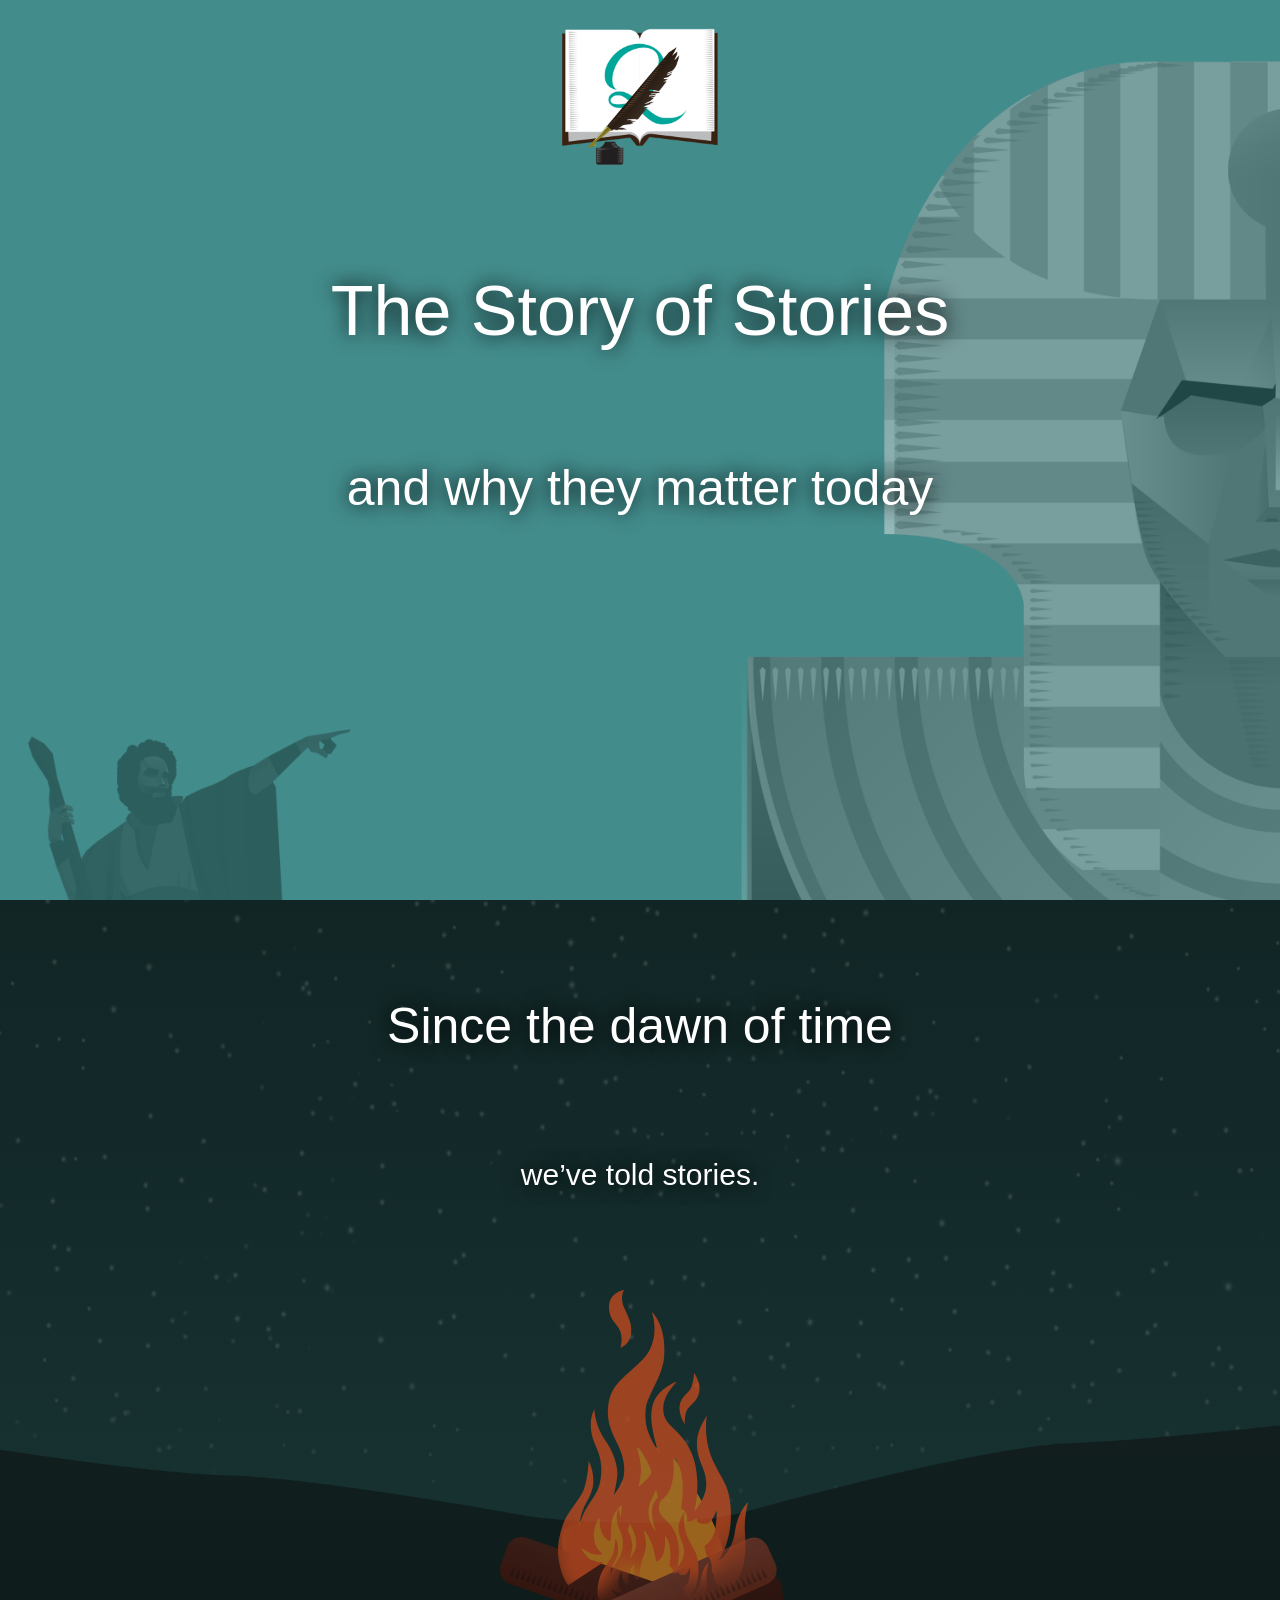
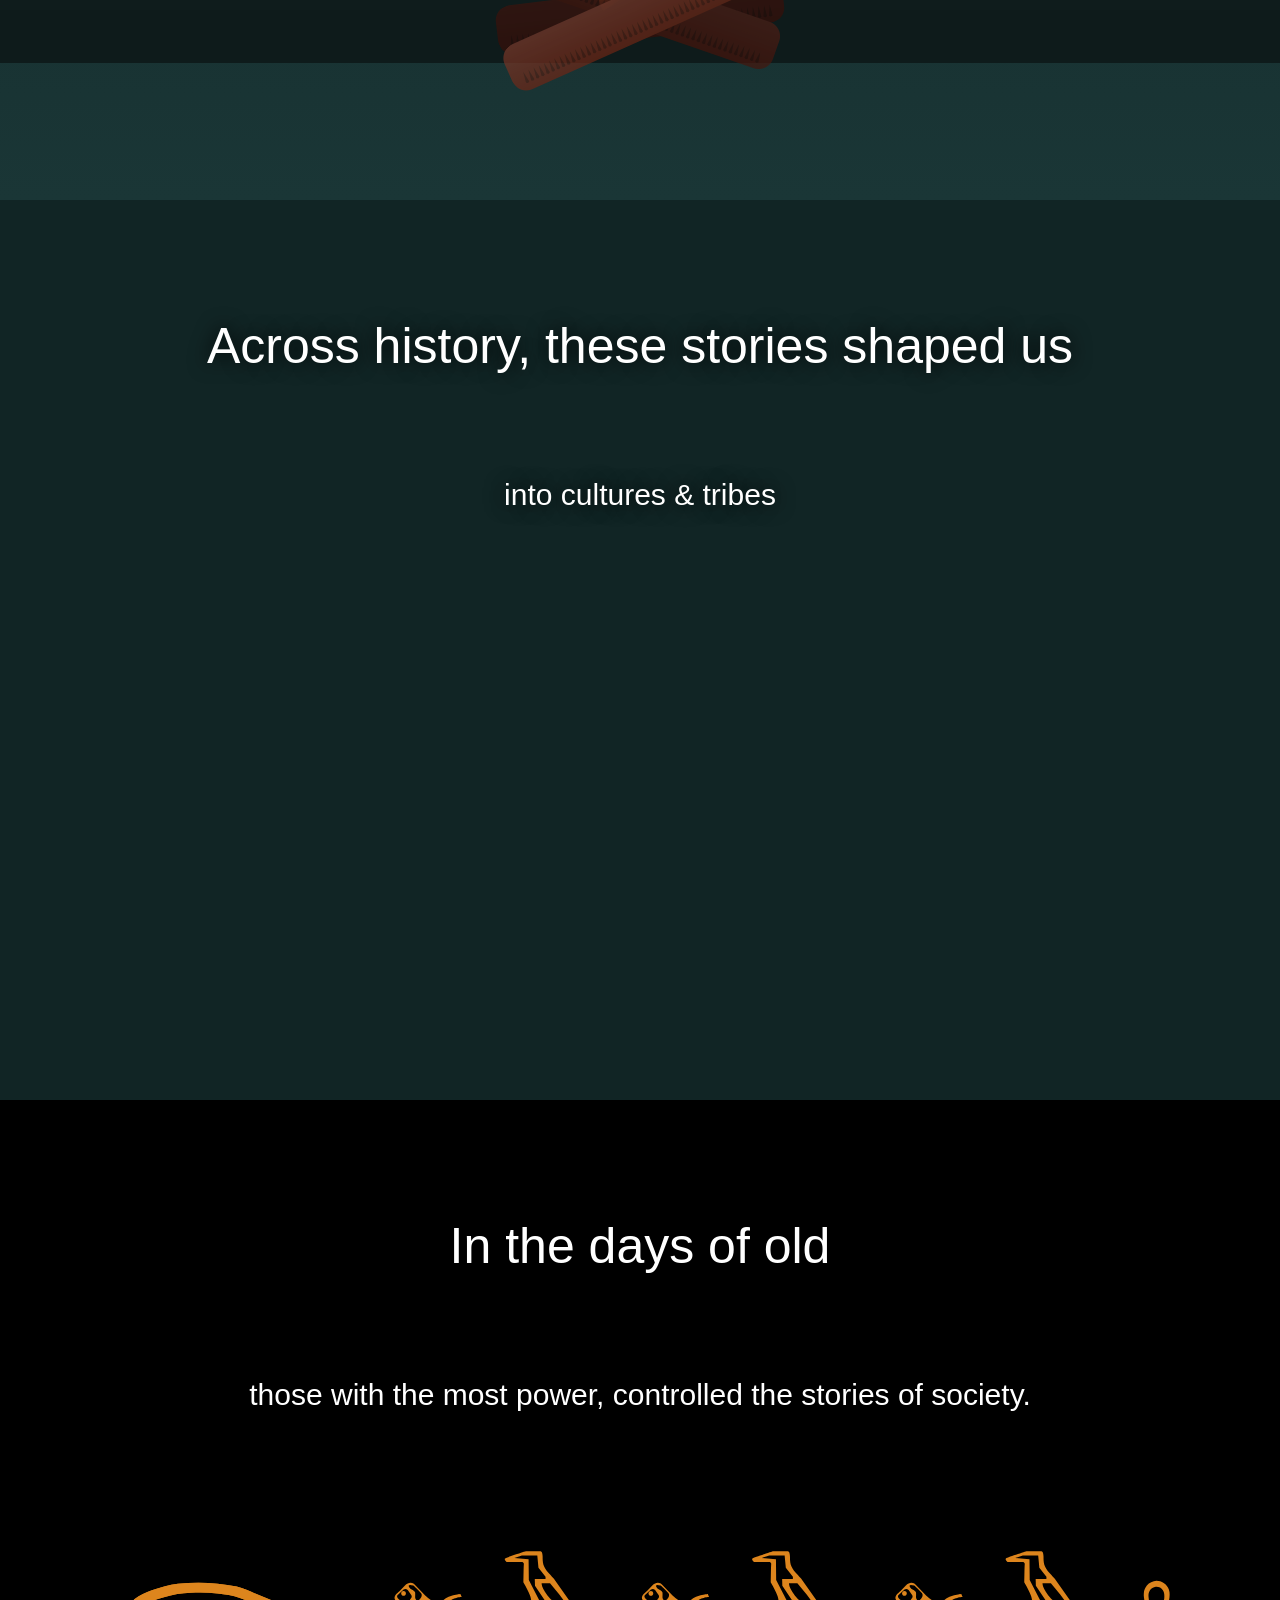
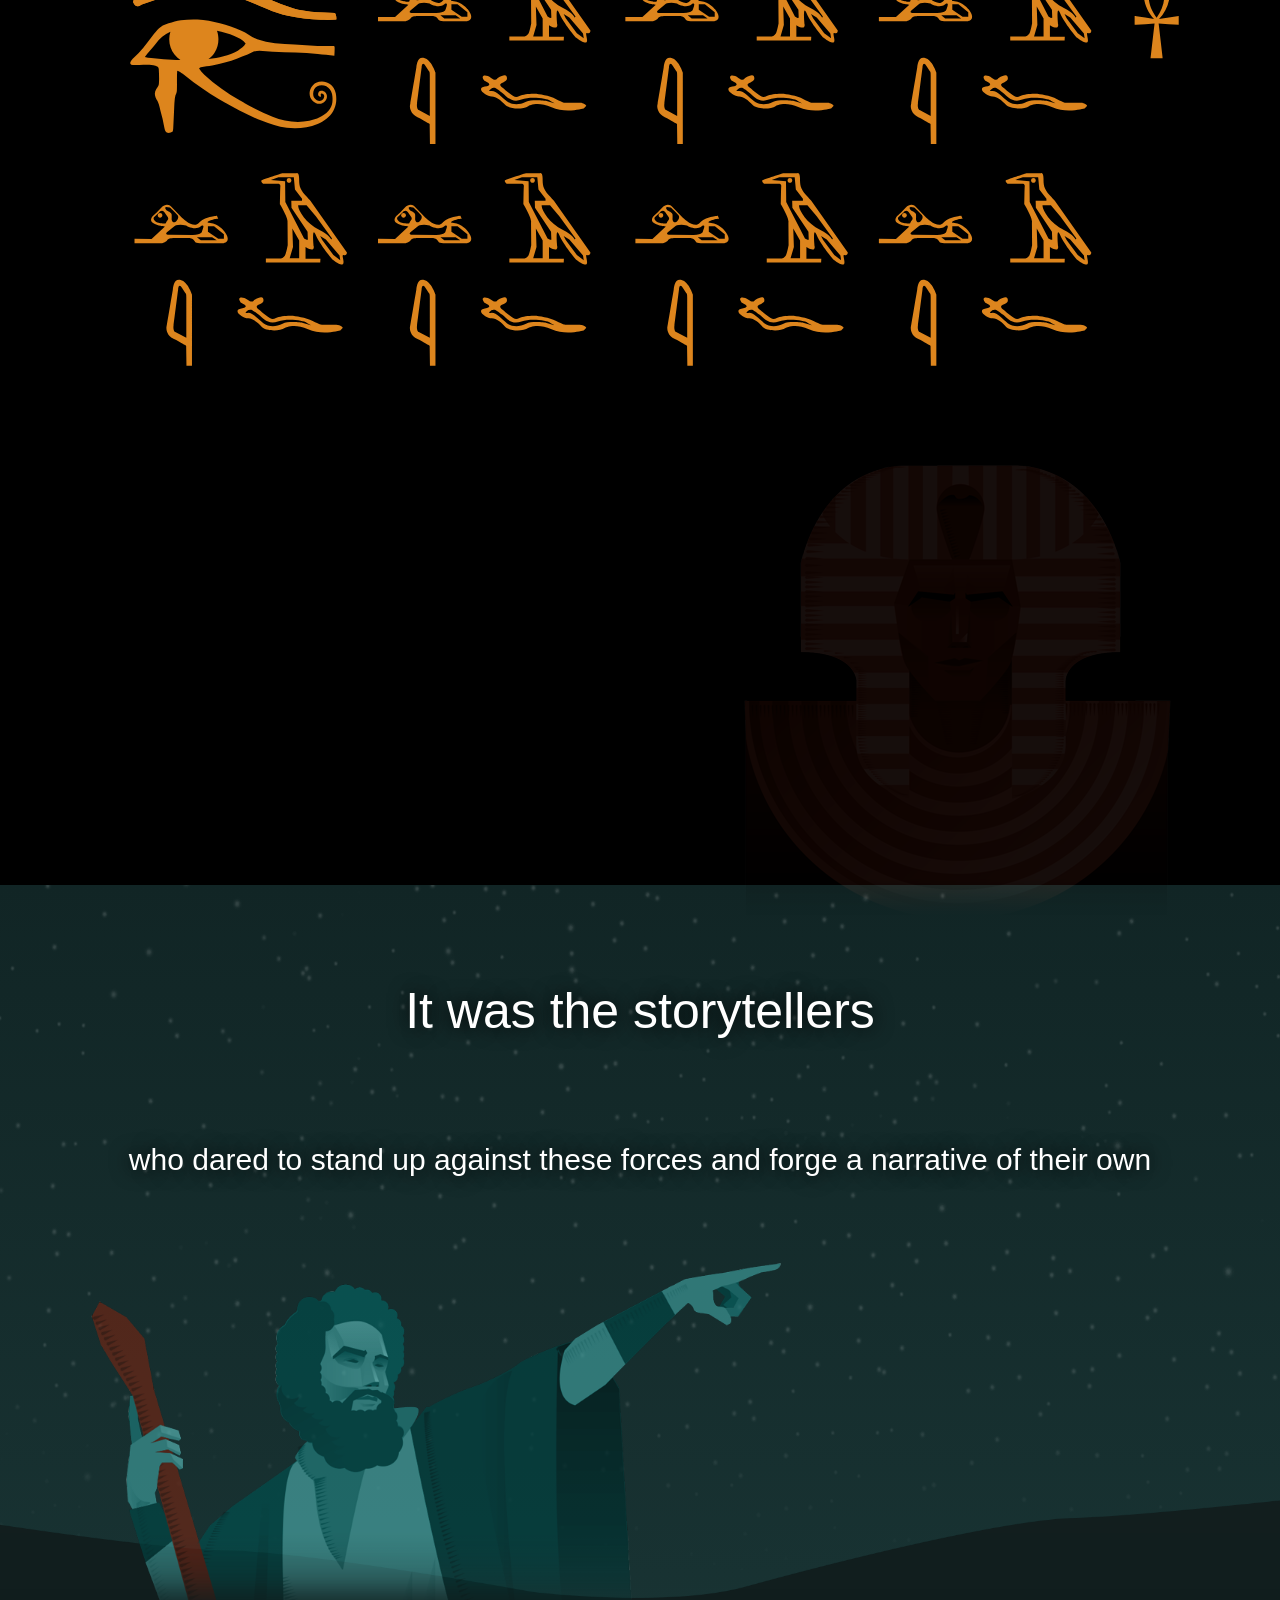
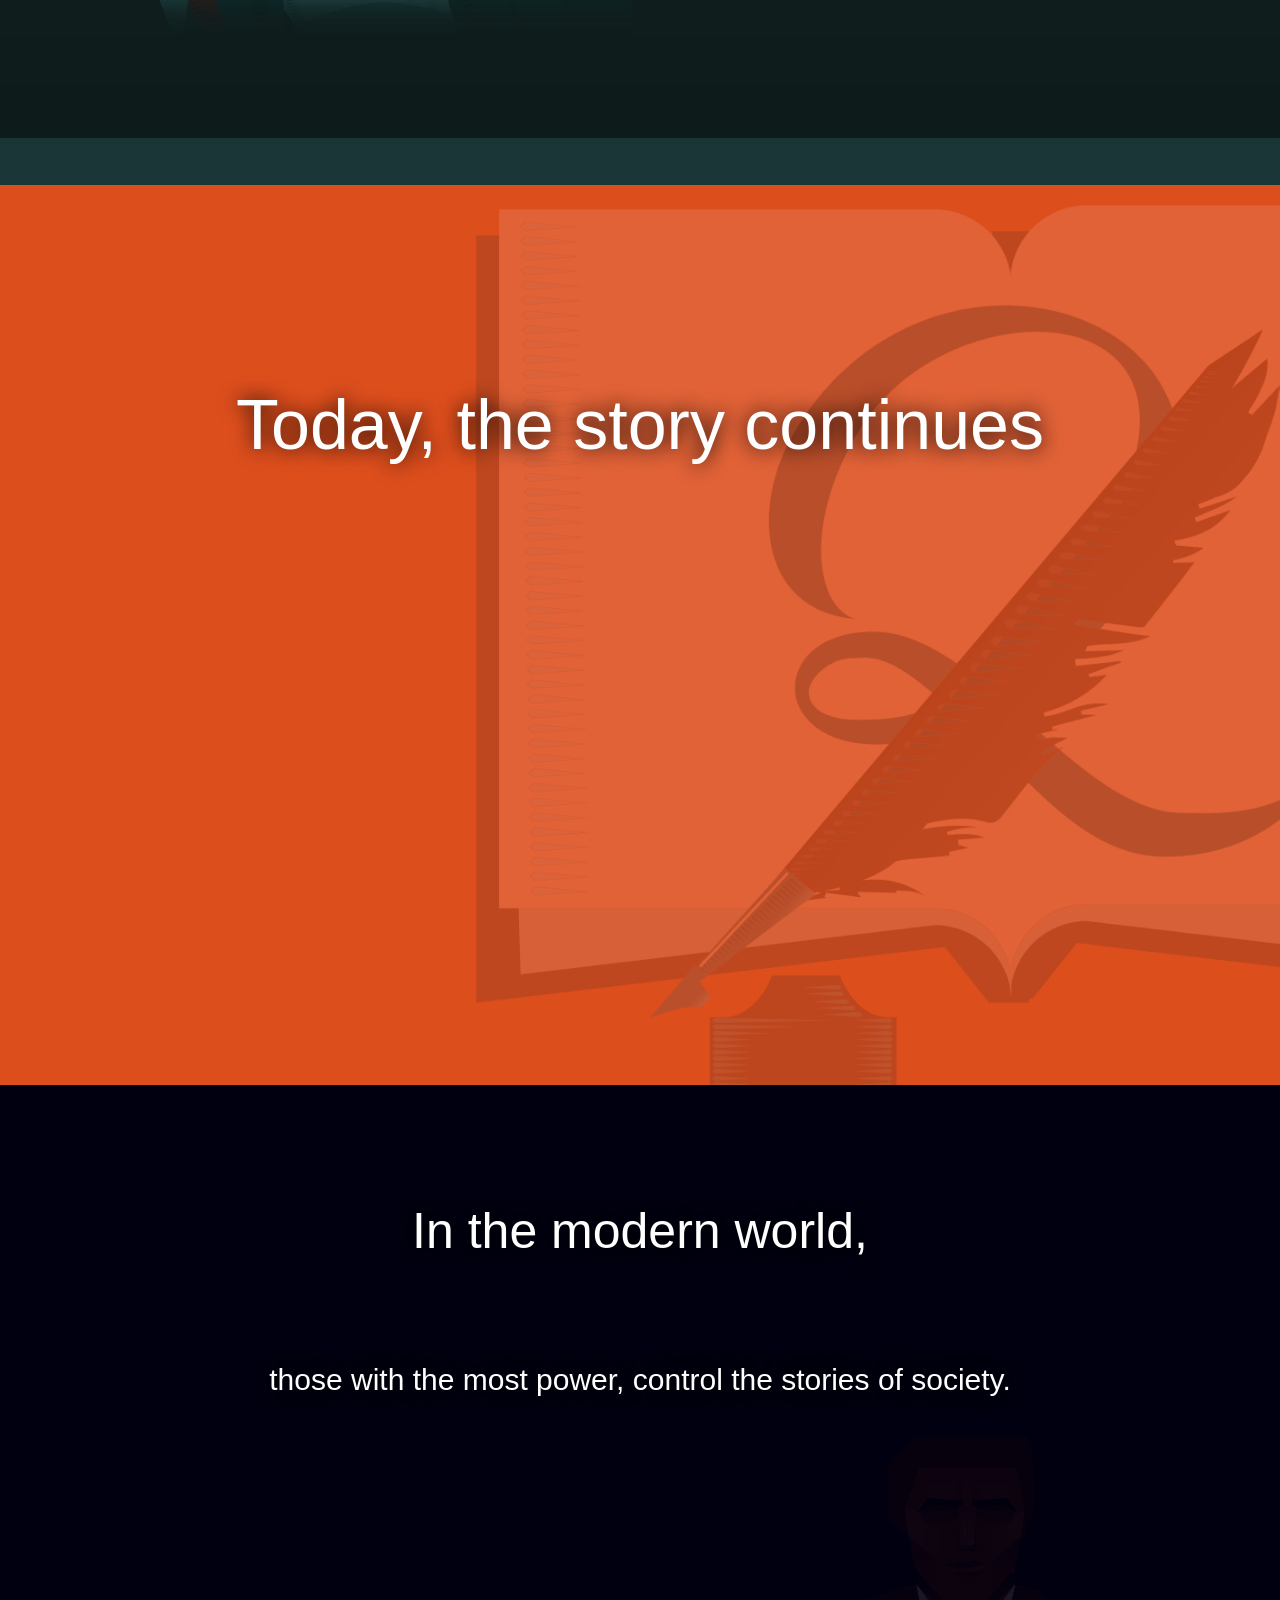
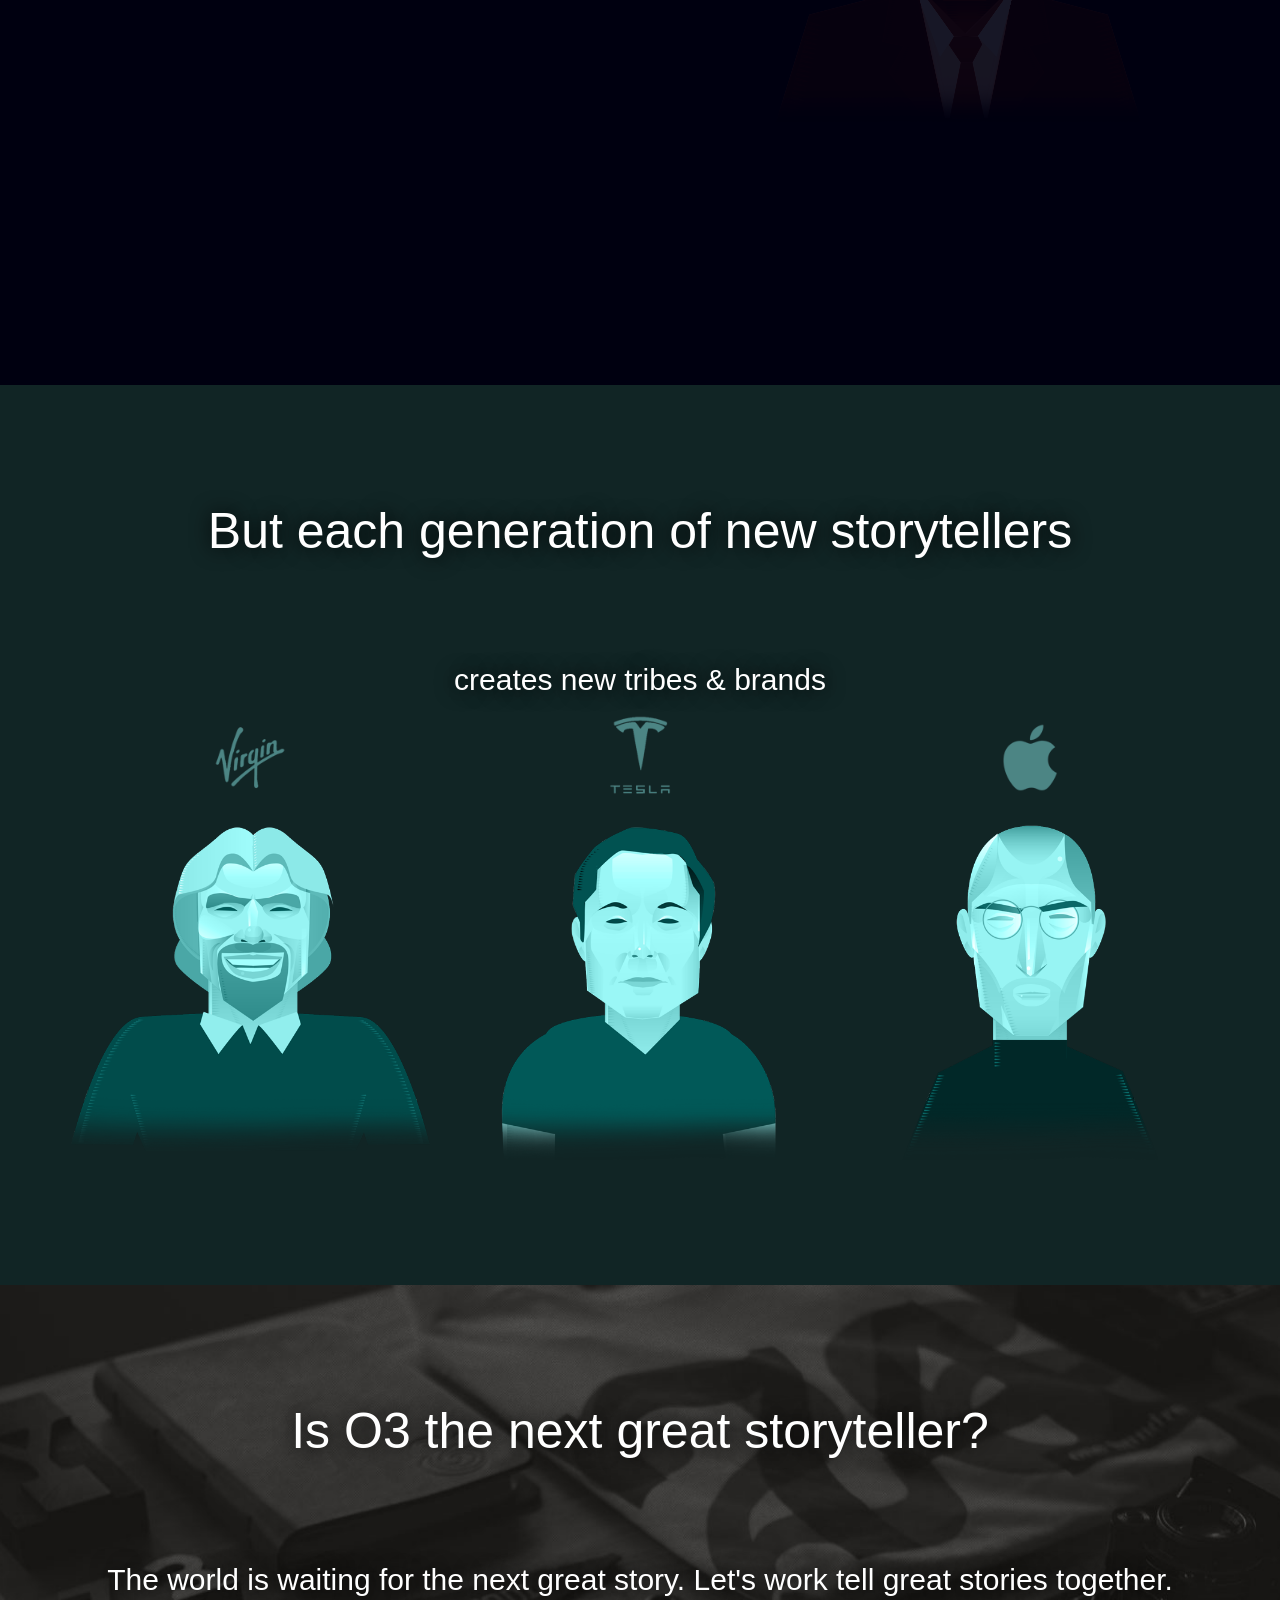
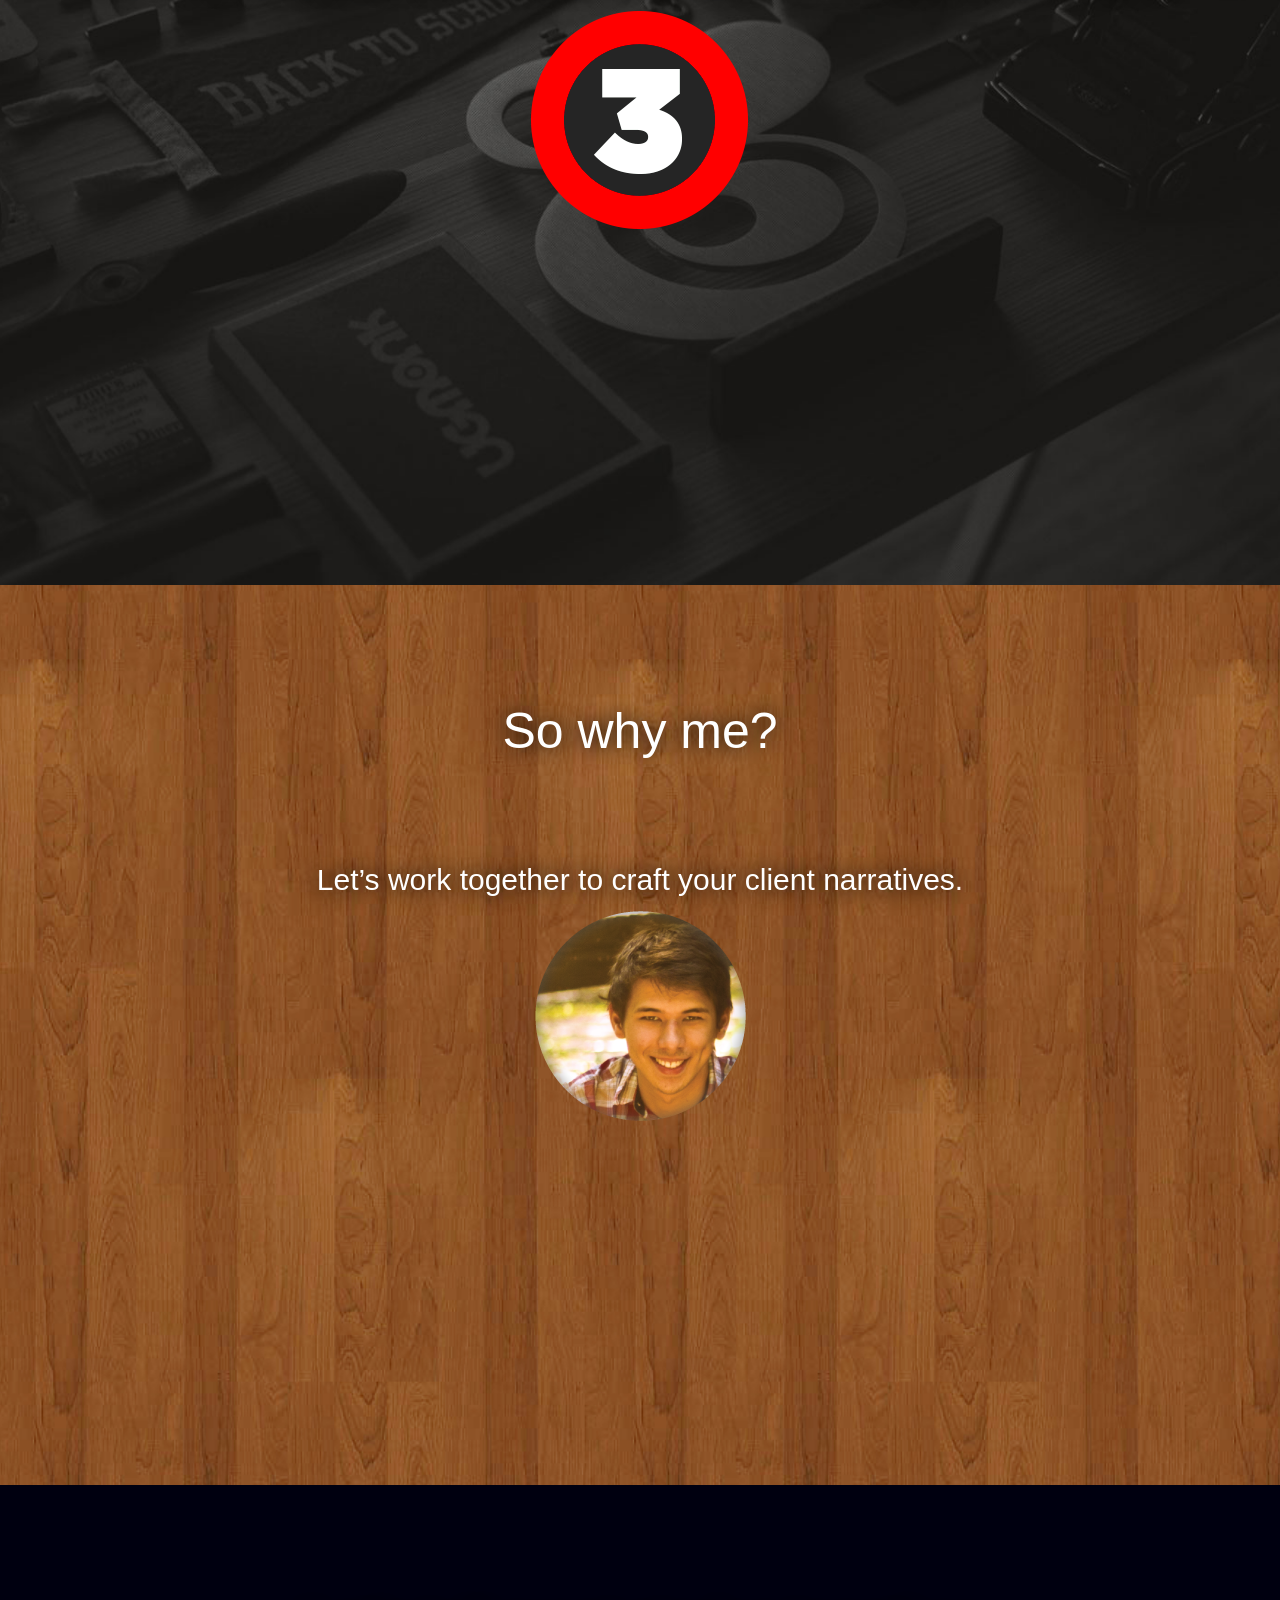
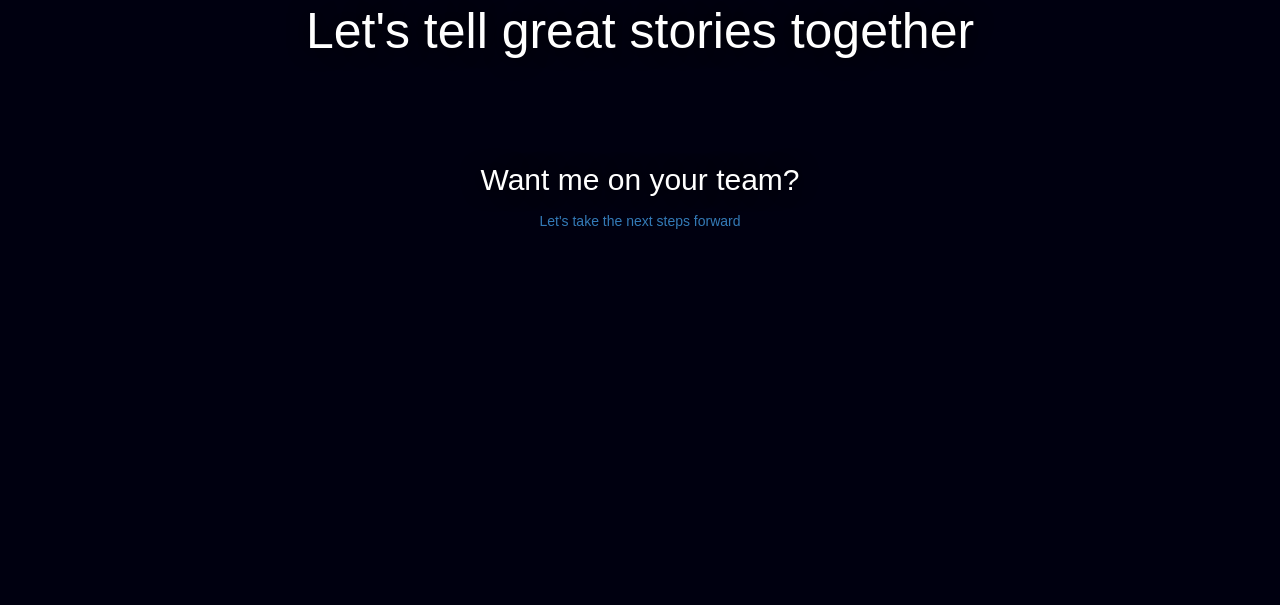
==== index.html @ 9d78a1aa "Cover Photos -Added Cover photo images to intro and call out section." ====
<!DOCTYPE html>
<html lang="en">
  <head>
    <meta charset="utf-8">
    <meta http-equiv="X-UA-Compatible" content="IE=edge">
    <meta name="viewport" content="width=device-width, initial-scale=1">
    <title>The Story of Stories</title>


    <!-- ### Styling #### -->
    <!-- Bootstrap -->
	<link rel="stylesheet" href="https://maxcdn.bootstrapcdn.com/bootstrap/3.3.5/css/bootstrap.min.css">
	<!-- SASS Styling -->
	<link rel="stylesheet" href="css/style.css">
    <!-- HTML5 shim and Respond.js for IE8 support of HTML5 elements and media queries -->
    <!-- WARNING: Respond.js doesn't work if you view the page via file:// -->
    <!--[if lt IE 9]>
      <script src="https://oss.maxcdn.com/html5shiv/3.7.2/html5shiv.min.js"></script>
      <script src="https://oss.maxcdn.com/respond/1.4.2/respond.min.js"></script>
    <![endif]-->


  <!-- TypeFlow -->
  <script src="js/flowType.js"></script>
  </head>
  <body>



    <section id="intro" class="container-fluid ">
        <div class="content">
          <div class="container">
            <img id="quill" src="img/quill.png" class="center-block">
            <h1 class="text-center">The Story of Stories</h1>
            <h2 class="text-center">and why they matter today</h2>     
          </div>
        </div>
      </section>

    <section id="dawn" class="container-fluid disappear fade-in" >
        <div class="content">
          <div class="container">
            <div class="copy">
              <h2 class="text-center">Since the dawn of time</h2>
              <h3 class="text-center">we’ve told stories.</h3>  
             </div>
      
            <img id="dawn-campfire" alt="campfire" src="img/dawn-campfire.png" class="center-block disappear fade-in-fire">
          </div>
        </div>
        <img id="dawn-ground" alt="camp ground" src="img/dawn-ground.png" class="center-block ">
    </section>

    <section id="tribes" class="container-fluid">
        <div class="content">
          <div class="container">
            <h2 class="text-center">Across history, these stories shaped us</h2>
            <h3 class="text-center">into cultures &amp; tribes </h3>        
            <div class="row">
               <div class="col-xs-4">
                  <img id="quill" src="img/object.png" class="center-block disappear tribesPeople fade-in-tribes1">
               </div>
               <div class="col-xs-4">
                  <img id="quill" src="img/object.png" class="center-block disappear tribesPeople fade-in-tribes2">
               </div>
               <div class="col-xs-4">
                  <img id="quill" src="img/object.png" class="center-block disappear tribesPeople fade-in-tribes3">
               </div>                            
            </div>            
          </div>
        </div>
    </section>

    <section id="egypt" class="container-fluid">
        <div class="content">
          <div class="container">
            <h2 class="text-center">In the days of old</h2>
            <h3 class="text-center">those with the most power, controlled the stories of society.</h3>
            
            <!-- SVG Graphic  -->
            <svg version="1.1" id="glyphSVG" class="zone1"xmlns="http://www.w3.org/2000/svg" xmlns:xlink="http://www.w3.org/1999/xlink" x="0px" y="0px"
               width="100%" viewBox="0 0 960 560" enable-background="new 0 0 960 560" xml:space="preserve">
            <g>
              <path fill="#DD851D" class="glyph-items color-egypt-glyph" d="M282.836,140.963c0,2.607-3.909,2.607-3.909,0C278.927,138.357,282.836,138.357,282.836,140.963"/>
              <path fill="#DD851D" class="glyph-items color-egypt-glyph" d="M286.867,137.227c0,0,3.666,1.467,3.788,3.055s0,4.154,0,4.154s0.488,2.81,2.443,2.32
                c1.955-0.488,4.276-4.215,2.443-6.139s-6.354-6.2-6.354-6.2C281.92,132.34,286.867,137.227,286.867,137.227z M329.873,160.684
                h4.765v-3.787l-8.308-6.719h-5.132v4.643L329.873,160.684z M315.212,162.028h13.439l-3.91-2.688h-12.828L315.212,162.028z
                 M302.75,149.444c-6.353-1.589-9.529,0.428-9.529,0.428l-6.292,5.192c-2.851,2.708,2.016,2.321,2.016,2.321l19.548,0.122
                c7.819-0.122,7.758-3.115,7.758-3.115s0.163-0.418,0.795-2.26c1.466-4.277-1.833-1.955-1.833-1.955
                C310.386,154.209,302.75,149.444,302.75,149.444z M282.286,147.693c0,0,2.434,0.56,3.421,0c0,0,0.662-1.792,1.639-2.77
                c0.978-0.977,0-2.576,0-2.576l-2.932-4.266c-2.077-1.955-3.909,0-3.909,0l-4.766,4.521c-0.58,0.466-0.438,2.188,1.1,3.299
                C279.049,147.49,282.286,147.693,282.286,147.693 M259.379,160.807l14.355,0.061l11.301-10.445c0,0-6.354-0.488-10.019-2.932
                c-3.665-2.444-0.244-5.987-0.244-5.987s2.565-2.077,7.086-6.964s8.308-1.1,8.308-1.1l9.163,9.529c0,0,9.896,9.652,14.172,4.521
                c4.276-5.132,15.272-6.109,15.272-6.109l1.1,2.566c-2.566-0.367-13.439,3.176-6.72,3.543c6.72,0.365,11.606,6.719,11.606,6.719
                c7.452,9.529-0.611,10.263-0.611,10.263s-10.507,0-17.471,0s-5.864-1.222-7.452-2.81c-1.589-1.589-4.276-1.589-4.276-1.589
                s-9.651,0-11.484,0c-1.832,0-5.62,0.122-6.598,1.833c-0.977,1.71-4.275,2.565-4.275,2.565h-23.213V160.807z"/>
              <path fill="#DD851D" class="glyph-items color-egypt-glyph" d="M398.045,177.178V162.15l-5.742-10.141l0.54,15.658l-2.81,9.53L398.045,177.178z M417.461,161.835
                l9.377,12.624l5.793,4.287l-0.621-4.002l-11.515-13.398l-4.785-3.055L417.461,161.835z M397.159,132.441l0.062,0.917
                c0.214,3.319,6.343,14.538,17.959,20.006c8.063,3.798,9.855,8.054,9.855,8.054l0.662-0.906l-13.633-18.683l-7.839-9.306
                L397.159,132.441z M380.574,108.965l-6.383,2.158l9.529,0.865l2.474,0.295l0.184,17.491l15.791,30.747l2.087,1.123l1.1-0.105
                l-0.265-6.709l-13.531-20.209l-0.162-5.865h9.051v-1.791l-5.956-7.666l-0.978-10.345L380.574,108.965z M382.203,116.213
                c0.163-1.466-1.629-1.791-1.629-1.791h-12.868c0,0-2.444-1.955-1.304-2.933s17.43-6.027,17.43-6.027h12.055
                c0,0,2.118-0.651,2.118,4.479s0.163,8.553,5.05,13.928c4.887,5.376,4.887,5.376,4.887,5.376l30.299,43.005
                c0,0,0.163,3.096-2.932,2.117c-3.096-0.977,6.516,15.639-9.285,3.747c0,0-10.426-12.054-14.01-20.524s-1.781,9.121-1.781,9.121
                s1.629,6.191-6.842,0.979v9.773h12.543l-0.163,3.258h-45.784V177.3h12.869c0,0,1.954-0.489,3.095-2.28
                c1.141-1.792,2.443-8.797,2.443-8.797l-0.163-19.385c0,0,1.304-1.955-6.353-15.149C381.878,131.688,382.041,117.68,382.203,116.213
                z"/>
              <path fill="#DD851D" class="glyph-items color-egypt-glyph" d="M302.994,210.266c0-4.275,0-2.198-3.298-7.696c-3.299-5.497-3.554,0.61-3.554,0.61
                s-3.288,25.779-3.899,30.544c-0.61,4.765,1.466,5.497,1.466,5.497l9.285,4.928C302.994,244.148,302.994,214.543,302.994,210.266z
                 M302.872,250.92c0,0-5.223-3.31-10.263-5.702c-7.004-3.339-6.353-9.54-6.353-9.54s5.131-30.543,5.376-32.029
                c0.244-1.486,0.488-9.756,6.597-8.287c6.109,1.469,9.53,12.197,9.53,12.197v60.129h-4.643L302.872,250.92z"/>
              <path fill="#DD851D" class="glyph-items color-egypt-glyph" d="M354.612,223.156c4.032-0.611,9.103,5.436,13.256,8.612c4.154,3.175,10.568,3.36,16.188,0.489
                c4.856-2.484,16.555-0.855,16.555-0.855l7.94,2.321c0,0-3.787-1.67-4.765-2.749c-0.977-1.079-15.353-3.91-23.66-0.611
                c-8.309,3.299-12.869-3.115-16.046-5.6c-3.177-2.494-3.543-2.667-5.498-3.93c-1.242-0.794-3.176-0.061-3.176-0.061
                S350.581,223.767,354.612,223.156z M432.62,237.938c0,0-15.638,4.347-27.122-1.028s-19.304-1.222-19.304-1.222
                c-5.742,3.788-17.104,2.321-19.792-0.854c-2.688-3.178-7.452-7.209-11.362-7.087c-3.909,0.122-14.172-6.841-5.62-8.308
                c8.553-1.467-0.488-4.887-0.488-4.887c-4.031-5.254,1.466-5.62,5.62-2.443c4.153,3.176,5.376,0.366,5.376,0.366
                c9.651-6.231,7.94,0.978,7.94,0.978s-0.977,1.588-4.153,2.932s0,3.666,0,3.666s1.1,0.855,5.986,4.887s6.108,3.665,8.797,2.443
                c2.688-1.222,8.674-1.955,12.583-1.832c3.91,0.121,12.34,1.465,18.326,4.52s7.331,3.055,7.331,3.055s8.43,0,12.461,0
                c4.032,0,5.62,2.555,5.62,2.555L432.62,237.938z"/>
              <path fill="#DD851D" class="glyph-items color-egypt-glyph" d="M282.836,327.84c0,2.607-3.909,2.607-3.909,0C278.927,325.234,282.836,325.234,282.836,327.84"/>
              <path fill="#DD851D" class="glyph-items color-egypt-glyph" d="M286.867,324.104c0,0,3.666,1.467,3.788,3.055s0,4.154,0,4.154s0.488,2.81,2.443,2.32
                c1.955-0.488,4.276-4.215,2.443-6.139s-6.354-6.2-6.354-6.2C281.92,319.217,286.867,324.104,286.867,324.104z M329.873,347.561
                h4.765v-3.787l-8.308-6.719h-5.132v4.643L329.873,347.561z M315.212,348.905h13.439l-3.91-2.688h-12.828L315.212,348.905z
                 M302.75,336.321c-6.353-1.589-9.529,0.428-9.529,0.428l-6.292,5.192c-2.851,2.708,2.016,2.321,2.016,2.321l19.548,0.122
                c7.819-0.122,7.758-3.115,7.758-3.115s0.163-0.418,0.795-2.26c1.466-4.277-1.833-1.955-1.833-1.955
                C310.386,341.086,302.75,336.321,302.75,336.321z M282.286,334.57c0,0,2.434,0.56,3.421,0c0,0,0.662-1.792,1.639-2.77
                c0.978-0.977,0-2.576,0-2.576l-2.932-4.266c-2.077-1.955-3.909,0-3.909,0l-4.766,4.521c-0.58,0.466-0.438,2.188,1.1,3.299
                C279.049,334.367,282.286,334.57,282.286,334.57 M259.379,347.684l14.355,0.061l11.301-10.445c0,0-6.354-0.488-10.019-2.932
                c-3.665-2.444-0.244-5.987-0.244-5.987s2.565-2.077,7.086-6.964s8.308-1.1,8.308-1.1l9.163,9.529c0,0,9.896,9.652,14.172,4.521
                c4.276-5.132,15.272-6.109,15.272-6.109l1.1,2.566c-2.566-0.367-13.439,3.176-6.72,3.543c6.72,0.365,11.606,6.719,11.606,6.719
                c7.452,9.529-0.611,10.263-0.611,10.263s-10.507,0-17.471,0s-5.864-1.222-7.452-2.81c-1.589-1.589-4.276-1.589-4.276-1.589
                s-9.651,0-11.484,0c-1.832,0-5.62,0.122-6.598,1.833c-0.977,1.71-4.275,2.565-4.275,2.565h-23.213V347.684z"/>
              <path fill="#DD851D" class="glyph-items color-egypt-glyph" d="M398.045,364.055v-15.027l-5.742-10.141l0.54,15.658l-2.81,9.53L398.045,364.055z M417.461,348.712
                l9.377,12.624l5.793,4.287l-0.621-4.002l-11.515-13.398l-4.785-3.055L417.461,348.712z M397.159,319.318l0.062,0.917
                c0.214,3.319,6.343,14.538,17.959,20.006c8.063,3.798,9.855,8.054,9.855,8.054l0.662-0.906l-13.633-18.683l-7.839-9.306
                L397.159,319.318z M380.574,295.842L374.191,298l9.529,0.865l2.474,0.295l0.184,17.491l15.791,30.747l2.087,1.123l1.1-0.105
                l-0.265-6.709l-13.531-20.209l-0.162-5.865h9.051v-1.791l-5.956-7.666l-0.978-10.345L380.574,295.842z M382.203,303.09
                c0.163-1.466-1.629-1.791-1.629-1.791h-12.868c0,0-2.444-1.955-1.304-2.933s17.43-6.027,17.43-6.027h12.055
                c0,0,2.118-0.651,2.118,4.479s0.163,8.553,5.05,13.928c4.887,5.376,4.887,5.376,4.887,5.376l30.299,43.005
                c0,0,0.163,3.096-2.932,2.117c-3.096-0.977,6.516,15.639-9.285,3.747c0,0-10.426-12.054-14.01-20.524s-1.781,9.121-1.781,9.121
                s1.629,6.191-6.842,0.979v9.773h12.543l-0.163,3.258h-45.784v-3.421h12.869c0,0,1.954-0.489,3.095-2.28
                c1.141-1.792,2.443-8.797,2.443-8.797l-0.163-19.385c0,0,1.304-1.955-6.353-15.149C381.878,318.565,382.041,304.557,382.203,303.09
                z"/>
              <path fill="#DD851D" class="glyph-items color-egypt-glyph" d="M391.448,298.428c0,2.605-3.91,2.605-3.91,0C387.538,295.82,391.448,295.82,391.448,298.428"/>
              <path fill="#DD851D" class="glyph-items color-egypt-glyph" d="M302.994,397.143c0-4.275,0-2.198-3.298-7.696c-3.299-5.497-3.554,0.61-3.554,0.61
                s-3.288,25.779-3.899,30.544c-0.61,4.765,1.466,5.497,1.466,5.497l9.285,4.928C302.994,431.025,302.994,401.42,302.994,397.143z
                 M302.872,437.797c0,0-5.223-3.31-10.263-5.702c-7.004-3.339-6.353-9.54-6.353-9.54s5.131-30.543,5.376-32.029
                c0.244-1.486,0.488-9.756,6.597-8.287c6.109,1.469,9.53,12.197,9.53,12.197v60.129h-4.643L302.872,437.797z"/>
              <path fill="#DD851D" class="glyph-items color-egypt-glyph" d="M354.612,410.033c4.032-0.611,9.103,5.436,13.256,8.612c4.154,3.175,10.568,3.36,16.188,0.489
                c4.856-2.484,16.555-0.855,16.555-0.855l7.94,2.321c0,0-3.787-1.67-4.765-2.749c-0.977-1.079-15.353-3.91-23.66-0.611
                c-8.309,3.299-12.869-3.115-16.046-5.6c-3.177-2.494-3.543-2.667-5.498-3.93c-1.242-0.794-3.176-0.061-3.176-0.061
                S350.581,410.644,354.612,410.033z M432.62,424.815c0,0-15.638,4.347-27.122-1.028s-19.304-1.222-19.304-1.222
                c-5.742,3.788-17.104,2.321-19.792-0.854c-2.688-3.178-7.452-7.209-11.362-7.087c-3.909,0.122-14.172-6.841-5.62-8.308
                c8.553-1.467-0.488-4.887-0.488-4.887c-4.031-5.254,1.466-5.62,5.62-2.443c4.153,3.176,5.376,0.366,5.376,0.366
                c9.651-6.231,7.94,0.978,7.94,0.978s-0.977,1.588-4.153,2.932s0,3.666,0,3.666s1.1,0.855,5.986,4.887s6.108,3.665,8.797,2.443
                c2.688-1.222,8.674-1.955,12.583-1.832c3.91,0.121,12.34,1.465,18.326,4.52s7.331,3.055,7.331,3.055s8.43,0,12.461,0
                c4.032,0,5.62,2.555,5.62,2.555L432.62,424.815z"/>
              <path fill="#DD851D" class="glyph-items color-egypt-glyph" d="M77.789,327.84c0,2.607-3.909,2.607-3.909,0C73.88,325.234,77.789,325.234,77.789,327.84"/>
              <path fill="#DD851D" class="glyph-items color-egypt-glyph" d="M81.82,324.104c0,0,3.666,1.467,3.788,3.055s0,4.154,0,4.154s0.488,2.81,2.443,2.32
                c1.955-0.488,4.276-4.215,2.443-6.139s-6.354-6.2-6.354-6.2C76.873,319.217,81.82,324.104,81.82,324.104z M124.826,347.561h4.765
                v-3.787l-8.308-6.719h-5.132v4.643L124.826,347.561z M110.165,348.905h13.439l-3.91-2.688h-12.828L110.165,348.905z
                 M97.703,336.321c-6.353-1.589-9.529,0.428-9.529,0.428l-6.292,5.192c-2.851,2.708,2.016,2.321,2.016,2.321l19.548,0.122
                c7.819-0.122,7.758-3.115,7.758-3.115s0.163-0.418,0.795-2.26c1.466-4.277-1.833-1.955-1.833-1.955
                C105.339,341.086,97.703,336.321,97.703,336.321z M77.239,334.57c0,0,2.434,0.56,3.421,0c0,0,0.662-1.792,1.639-2.77
                c0.978-0.977,0-2.576,0-2.576l-2.932-4.266c-2.077-1.955-3.909,0-3.909,0l-4.766,4.521c-0.58,0.466-0.438,2.188,1.1,3.299
                C74.002,334.367,77.239,334.57,77.239,334.57 M54.332,347.684l14.355,0.061l11.301-10.445c0,0-6.354-0.488-10.019-2.932
                c-3.665-2.444-0.244-5.987-0.244-5.987s2.565-2.077,7.086-6.964s8.308-1.1,8.308-1.1l9.163,9.529c0,0,9.896,9.652,14.172,4.521
                c4.276-5.132,15.272-6.109,15.272-6.109l1.1,2.566c-2.566-0.367-13.439,3.176-6.72,3.543c6.72,0.365,11.606,6.719,11.606,6.719
                c7.452,9.529-0.611,10.263-0.611,10.263s-10.507,0-17.471,0s-5.864-1.222-7.452-2.81c-1.589-1.589-4.276-1.589-4.276-1.589
                s-9.651,0-11.484,0c-1.832,0-5.62,0.122-6.598,1.833c-0.977,1.71-4.275,2.565-4.275,2.565H54.332V347.684z"/>
              <path fill="#DD851D" class="glyph-items color-egypt-glyph" d="M192.998,364.055v-15.027l-5.742-10.141l0.54,15.658l-2.81,9.53L192.998,364.055z M212.414,348.712
                l9.377,12.624l5.793,4.287l-0.621-4.002l-11.515-13.398l-4.785-3.055L212.414,348.712z M192.112,319.318l0.062,0.917
                c0.214,3.319,6.343,14.538,17.959,20.006c8.063,3.798,9.855,8.054,9.855,8.054l0.662-0.906l-13.633-18.683l-7.839-9.306
                L192.112,319.318z M175.527,295.842L169.145,298l9.529,0.865l2.474,0.295l0.184,17.491l15.791,30.747l2.087,1.123l1.1-0.105
                l-0.265-6.709l-13.531-20.209l-0.162-5.865h9.051v-1.791l-5.956-7.666l-0.978-10.345L175.527,295.842z M177.156,303.09
                c0.163-1.466-1.629-1.791-1.629-1.791h-12.868c0,0-2.444-1.955-1.304-2.933s17.43-6.027,17.43-6.027h12.055
                c0,0,2.118-0.651,2.118,4.479s0.163,8.553,5.05,13.928c4.887,5.376,4.887,5.376,4.887,5.376l30.299,43.005
                c0,0,0.163,3.096-2.932,2.117c-3.096-0.977,6.516,15.639-9.285,3.747c0,0-10.426-12.054-14.01-20.524s-1.781,9.121-1.781,9.121
                s1.629,6.191-6.842,0.979v9.773h12.543l-0.163,3.258h-45.784v-3.421h12.869c0,0,1.954-0.489,3.095-2.28
                c1.141-1.792,2.443-8.797,2.443-8.797l-0.163-19.385c0,0,1.304-1.955-6.353-15.149C176.831,318.565,176.994,304.557,177.156,303.09
                z"/>
              <path fill="#DD851D" class="glyph-items color-egypt-glyph" d="M186.401,298.428c0,2.605-3.91,2.605-3.91,0C182.491,295.82,186.401,295.82,186.401,298.428"/>
              <path fill="#DD851D" class="glyph-items color-egypt-glyph" d="M97.947,397.143c0-4.275,0-2.198-3.298-7.696c-3.299-5.497-3.554,0.61-3.554,0.61
                s-3.288,25.779-3.899,30.544c-0.61,4.765,1.466,5.497,1.466,5.497l9.285,4.928C97.947,431.025,97.947,401.42,97.947,397.143z
                 M97.825,437.797c0,0-5.223-3.31-10.263-5.702c-7.004-3.339-6.353-9.54-6.353-9.54s5.131-30.543,5.376-32.029
                c0.244-1.486,0.488-9.756,6.597-8.287c6.109,1.469,9.53,12.197,9.53,12.197v60.129H98.07L97.825,437.797z"/>
              <path fill="#DD851D" class="glyph-items color-egypt-glyph" d="M149.565,410.033c4.032-0.611,9.103,5.436,13.256,8.612c4.154,3.175,10.568,3.36,16.188,0.489
                c4.856-2.484,16.555-0.855,16.555-0.855l7.94,2.321c0,0-3.787-1.67-4.765-2.749c-0.977-1.079-15.353-3.91-23.66-0.611
                c-8.309,3.299-12.869-3.115-16.046-5.6c-3.177-2.494-3.543-2.667-5.498-3.93c-1.242-0.794-3.176-0.061-3.176-0.061
                S145.534,410.644,149.565,410.033z M227.573,424.815c0,0-15.638,4.347-27.122-1.028s-19.304-1.222-19.304-1.222
                c-5.742,3.788-17.104,2.321-19.792-0.854c-2.688-3.178-7.452-7.209-11.362-7.087c-3.909,0.122-14.172-6.841-5.62-8.308
                c8.553-1.467-0.488-4.887-0.488-4.887c-4.031-5.254,1.466-5.62,5.62-2.443c4.153,3.176,5.376,0.366,5.376,0.366
                c9.651-6.231,7.94,0.978,7.94,0.978s-0.977,1.588-4.153,2.932s0,3.666,0,3.666s1.1,0.855,5.986,4.887s6.108,3.665,8.797,2.443
                c2.688-1.222,8.674-1.955,12.583-1.832c3.91,0.121,12.34,1.465,18.326,4.52s7.331,3.055,7.331,3.055s8.43,0,12.461,0
                c4.032,0,5.62,2.555,5.62,2.555L227.573,424.815z"/>
            </g>
            <g>
              <path fill="#DD851D" class="glyph-items color-egypt-glyph" d="M491.128,140.963c0,2.607-3.909,2.607-3.909,0C487.219,138.357,491.128,138.357,491.128,140.963"/>
              <path fill="#DD851D" class="glyph-items color-egypt-glyph" d="M495.16,137.227c0,0,3.665,1.467,3.787,3.055s0,4.154,0,4.154s0.489,2.81,2.443,2.32
                c1.955-0.488,4.276-4.215,2.443-6.139c-1.832-1.924-6.353-6.2-6.353-6.2C490.212,132.34,495.16,137.227,495.16,137.227z
                 M538.165,160.684h4.765v-3.787l-8.308-6.719h-5.131v4.643L538.165,160.684z M523.504,162.028h13.439l-3.909-2.688h-12.828
                L523.504,162.028z M511.043,149.444c-6.354-1.589-9.53,0.428-9.53,0.428l-6.291,5.192c-2.852,2.708,2.016,2.321,2.016,2.321
                l19.548,0.122c7.818-0.122,7.758-3.115,7.758-3.115s0.163-0.418,0.794-2.26c1.466-4.277-1.833-1.955-1.833-1.955
                C518.679,154.209,511.043,149.444,511.043,149.444z M490.579,147.693c0,0,2.433,0.56,3.42,0c0,0,0.662-1.792,1.64-2.77
                c0.978-0.977,0-2.576,0-2.576l-2.933-4.266c-2.076-1.955-3.909,0-3.909,0l-4.765,4.521c-0.58,0.466-0.438,2.188,1.1,3.299
                C487.341,147.49,490.579,147.693,490.579,147.693 M467.671,160.807l14.355,0.061l11.301-10.445c0,0-6.353-0.488-10.018-2.932
                c-3.665-2.444-0.244-5.987-0.244-5.987s2.565-2.077,7.086-6.964s8.308-1.1,8.308-1.1l9.163,9.529c0,0,9.896,9.652,14.172,4.521
                c4.276-5.132,15.271-6.109,15.271-6.109l1.1,2.566c-2.565-0.367-13.439,3.176-6.72,3.543c6.72,0.365,11.606,6.719,11.606,6.719
                c7.453,9.529-0.61,10.263-0.61,10.263s-10.507,0-17.471,0s-5.864-1.222-7.453-2.81c-1.588-1.589-4.275-1.589-4.275-1.589
                s-9.652,0-11.484,0c-1.833,0-5.62,0.122-6.598,1.833c-0.978,1.71-4.276,2.565-4.276,2.565h-23.213V160.807z"/>
              <path fill="#DD851D" class="glyph-items color-egypt-glyph" d="M606.338,177.178V162.15l-5.742-10.141l0.539,15.658l-2.81,9.53L606.338,177.178z M625.753,161.835
                l9.377,12.624l5.793,4.287l-0.621-4.002l-11.515-13.398l-4.785-3.055L625.753,161.835z M605.452,132.441l0.061,0.917
                c0.214,3.319,6.343,14.538,17.96,20.006c8.063,3.798,9.855,8.054,9.855,8.054l0.661-0.906l-13.632-18.683l-7.84-9.306
                L605.452,132.441z M588.867,108.965l-6.384,2.158l9.529,0.865l2.475,0.295l0.183,17.491l15.791,30.747l2.087,1.123l1.1-0.105
                l-0.265-6.709l-13.53-20.209l-0.163-5.865h9.051v-1.791l-5.956-7.666l-0.977-10.345L588.867,108.965z M590.496,116.213
                c0.163-1.466-1.629-1.791-1.629-1.791h-12.869c0,0-2.443-1.955-1.303-2.933c1.14-0.978,17.43-6.027,17.43-6.027h12.055
                c0,0,2.117-0.651,2.117,4.479s0.163,8.553,5.05,13.928c4.887,5.376,4.887,5.376,4.887,5.376l30.3,43.005
                c0,0,0.162,3.096-2.933,2.117c-3.095-0.977,6.516,15.639-9.285,3.747c0,0-10.426-12.054-14.009-20.524
                c-3.584-8.471-1.782,9.121-1.782,9.121s1.629,6.191-6.842,0.979v9.773h12.543l-0.162,3.258h-45.785V177.3h12.869
                c0,0,1.955-0.489,3.095-2.28c1.141-1.792,2.444-8.797,2.444-8.797l-0.163-19.385c0,0,1.303-1.955-6.354-15.149
                C590.17,131.688,590.333,117.68,590.496,116.213z"/>
              <path fill="#DD851D" class="glyph-items color-egypt-glyph" d="M511.287,210.266c0-4.275,0-2.198-3.299-7.696c-3.299-5.497-3.553,0.61-3.553,0.61
                s-3.289,25.779-3.899,30.544c-0.611,4.765,1.466,5.497,1.466,5.497l9.285,4.928C511.287,244.148,511.287,214.543,511.287,210.266z
                 M511.165,250.92c0,0-5.223-3.31-10.263-5.702c-7.005-3.339-6.354-9.54-6.354-9.54s5.132-30.543,5.376-32.029
                s0.488-9.756,6.598-8.287c6.108,1.469,9.529,12.197,9.529,12.197v60.129h-4.643L511.165,250.92z"/>
              <path fill="#DD851D" class="glyph-items color-egypt-glyph" d="M562.905,223.156c4.031-0.611,9.102,5.436,13.256,8.612c4.153,3.175,10.567,3.36,16.188,0.489
                c4.856-2.484,16.555-0.855,16.555-0.855l7.941,2.321c0,0-3.787-1.67-4.765-2.749s-15.354-3.91-23.661-0.611
                s-12.869-3.115-16.045-5.6c-3.177-2.494-3.543-2.667-5.498-3.93c-1.242-0.794-3.177-0.061-3.177-0.061
                S558.873,223.767,562.905,223.156z M640.913,237.938c0,0-15.639,4.347-27.123-1.028s-19.303-1.222-19.303-1.222
                c-5.742,3.788-17.104,2.321-19.792-0.854c-2.688-3.178-7.453-7.209-11.362-7.087c-3.91,0.122-14.172-6.841-5.62-8.308
                s-0.488-4.887-0.488-4.887c-4.032-5.254,1.466-5.62,5.619-2.443c4.154,3.176,5.376,0.366,5.376,0.366
                c9.651-6.231,7.941,0.978,7.941,0.978s-0.978,1.588-4.154,2.932c-3.176,1.344,0,3.666,0,3.666s1.1,0.855,5.986,4.887
                c4.888,4.031,6.109,3.665,8.797,2.443s8.675-1.955,12.584-1.832c3.909,0.121,12.34,1.465,18.326,4.52s7.33,3.055,7.33,3.055
                s8.43,0,12.462,0c4.031,0,5.62,2.555,5.62,2.555L640.913,237.938z"/>
              <path fill="#DD851D" class="glyph-items color-egypt-glyph" d="M704.631,140.963c0,2.607-3.909,2.607-3.909,0C700.722,138.357,704.631,138.357,704.631,140.963"/>
              <path fill="#DD851D" class="glyph-items color-egypt-glyph" d="M708.662,137.227c0,0,3.666,1.467,3.788,3.055s0,4.154,0,4.154s0.488,2.81,2.443,2.32
                c1.955-0.488,4.276-4.215,2.443-6.139s-6.354-6.2-6.354-6.2C703.715,132.34,708.662,137.227,708.662,137.227z M751.668,160.684
                h4.765v-3.787l-8.308-6.719h-5.132v4.643L751.668,160.684z M737.007,162.028h13.439l-3.91-2.688h-12.828L737.007,162.028z
                 M724.545,149.444c-6.353-1.589-9.529,0.428-9.529,0.428l-6.292,5.192c-2.851,2.708,2.016,2.321,2.016,2.321l19.548,0.122
                c7.819-0.122,7.758-3.115,7.758-3.115s0.163-0.418,0.795-2.26c1.466-4.277-1.833-1.955-1.833-1.955
                C732.181,154.209,724.545,149.444,724.545,149.444z M704.081,147.693c0,0,2.434,0.56,3.421,0c0,0,0.662-1.792,1.639-2.77
                c0.978-0.977,0-2.576,0-2.576l-2.932-4.266c-2.077-1.955-3.909,0-3.909,0l-4.766,4.521c-0.58,0.466-0.438,2.188,1.1,3.299
                C700.844,147.49,704.081,147.693,704.081,147.693 M681.174,160.807l14.355,0.061l11.301-10.445c0,0-6.354-0.488-10.019-2.932
                c-3.665-2.444-0.244-5.987-0.244-5.987s2.565-2.077,7.086-6.964s8.308-1.1,8.308-1.1l9.163,9.529c0,0,9.896,9.652,14.172,4.521
                c4.276-5.132,15.272-6.109,15.272-6.109l1.1,2.566c-2.566-0.367-13.439,3.176-6.72,3.543c6.72,0.365,11.606,6.719,11.606,6.719
                c7.452,9.529-0.611,10.263-0.611,10.263s-10.507,0-17.471,0s-5.864-1.222-7.452-2.81c-1.589-1.589-4.276-1.589-4.276-1.589
                s-9.651,0-11.484,0c-1.832,0-5.62,0.122-6.598,1.833c-0.977,1.71-4.275,2.565-4.275,2.565h-23.213V160.807z"/>
              <path fill="#DD851D" class="glyph-items color-egypt-glyph" d="M819.84,177.178V162.15l-5.742-10.141l0.54,15.658l-2.81,9.53L819.84,177.178z M839.256,161.835
                l9.377,12.624l5.793,4.287l-0.621-4.002l-11.515-13.398l-4.785-3.055L839.256,161.835z M818.954,132.441l0.062,0.917
                c0.214,3.319,6.343,14.538,17.959,20.006c8.063,3.798,9.855,8.054,9.855,8.054l0.662-0.906l-13.633-18.683l-7.839-9.306
                L818.954,132.441z M802.369,108.965l-6.383,2.158l9.529,0.865l2.474,0.295l0.184,17.491l15.791,30.747l2.087,1.123l1.1-0.105
                l-0.265-6.709l-13.531-20.209l-0.162-5.865h9.051v-1.791l-5.956-7.666l-0.978-10.345L802.369,108.965z M803.998,116.213
                c0.163-1.466-1.629-1.791-1.629-1.791h-12.868c0,0-2.444-1.955-1.304-2.933s17.43-6.027,17.43-6.027h12.055
                c0,0,2.118-0.651,2.118,4.479s0.163,8.553,5.05,13.928c4.887,5.376,4.887,5.376,4.887,5.376l30.299,43.005
                c0,0,0.163,3.096-2.932,2.117c-3.096-0.977,6.516,15.639-9.285,3.747c0,0-10.426-12.054-14.01-20.524s-1.781,9.121-1.781,9.121
                s1.629,6.191-6.842,0.979v9.773h12.543l-0.163,3.258h-45.784V177.3h12.869c0,0,1.954-0.489,3.095-2.28
                c1.141-1.792,2.443-8.797,2.443-8.797l-0.163-19.385c0,0,1.304-1.955-6.353-15.149C803.673,131.688,803.836,117.68,803.998,116.213
                z"/>
              <path fill="#DD851D" class="glyph-items color-egypt-glyph" d="M724.789,210.266c0-4.275,0-2.198-3.298-7.696c-3.299-5.497-3.554,0.61-3.554,0.61
                s-3.288,25.779-3.899,30.544c-0.61,4.765,1.466,5.497,1.466,5.497l9.285,4.928C724.789,244.148,724.789,214.543,724.789,210.266z
                 M724.667,250.92c0,0-5.223-3.31-10.263-5.702c-7.004-3.339-6.353-9.54-6.353-9.54s5.131-30.543,5.376-32.029
                c0.244-1.486,0.488-9.756,6.597-8.287c6.109,1.469,9.53,12.197,9.53,12.197v60.129h-4.643L724.667,250.92z"/>
              <path fill="#DD851D" class="glyph-items color-egypt-glyph" d="M776.407,223.156c4.032-0.611,9.103,5.436,13.256,8.612c4.154,3.175,10.568,3.36,16.188,0.489
                c4.856-2.484,16.555-0.855,16.555-0.855l7.94,2.321c0,0-3.787-1.67-4.765-2.749c-0.977-1.079-15.353-3.91-23.66-0.611
                c-8.309,3.299-12.869-3.115-16.046-5.6c-3.177-2.494-3.543-2.667-5.498-3.93c-1.242-0.794-3.176-0.061-3.176-0.061
                S772.376,223.767,776.407,223.156z M854.415,237.938c0,0-15.638,4.347-27.122-1.028s-19.304-1.222-19.304-1.222
                c-5.742,3.788-17.104,2.321-19.792-0.854c-2.688-3.178-7.452-7.209-11.362-7.087c-3.909,0.122-14.172-6.841-5.62-8.308
                c8.553-1.467-0.488-4.887-0.488-4.887c-4.031-5.254,1.466-5.62,5.62-2.443c4.153,3.176,5.376,0.366,5.376,0.366
                c9.651-6.231,7.94,0.978,7.94,0.978s-0.977,1.588-4.153,2.932s0,3.666,0,3.666s1.1,0.855,5.986,4.887s6.108,3.665,8.797,2.443
                c2.688-1.222,8.674-1.955,12.583-1.832c3.91,0.121,12.34,1.465,18.326,4.52s7.331,3.055,7.331,3.055s8.43,0,12.461,0
                c4.032,0,5.62,2.555,5.62,2.555L854.415,237.938z"/>
              <path fill="#DD851D" class="glyph-items color-egypt-glyph" d="M704.631,327.84c0,2.607-3.909,2.607-3.909,0C700.722,325.234,704.631,325.234,704.631,327.84"/>
              <path fill="#DD851D" class="glyph-items color-egypt-glyph" d="M708.662,324.104c0,0,3.666,1.467,3.788,3.055s0,4.154,0,4.154s0.488,2.81,2.443,2.32
                c1.955-0.488,4.276-4.215,2.443-6.139s-6.354-6.2-6.354-6.2C703.715,319.217,708.662,324.104,708.662,324.104z M751.668,347.561
                h4.765v-3.787l-8.308-6.719h-5.132v4.643L751.668,347.561z M737.007,348.905h13.439l-3.91-2.688h-12.828L737.007,348.905z
                 M724.545,336.321c-6.353-1.589-9.529,0.428-9.529,0.428l-6.292,5.192c-2.851,2.708,2.016,2.321,2.016,2.321l19.548,0.122
                c7.819-0.122,7.758-3.115,7.758-3.115s0.163-0.418,0.795-2.26c1.466-4.277-1.833-1.955-1.833-1.955
                C732.181,341.086,724.545,336.321,724.545,336.321z M704.081,334.57c0,0,2.434,0.56,3.421,0c0,0,0.662-1.792,1.639-2.77
                c0.978-0.977,0-2.576,0-2.576l-2.932-4.266c-2.077-1.955-3.909,0-3.909,0l-4.766,4.521c-0.58,0.466-0.438,2.188,1.1,3.299
                C700.844,334.367,704.081,334.57,704.081,334.57 M681.174,347.684l14.355,0.061l11.301-10.445c0,0-6.354-0.488-10.019-2.932
                c-3.665-2.444-0.244-5.987-0.244-5.987s2.565-2.077,7.086-6.964s8.308-1.1,8.308-1.1l9.163,9.529c0,0,9.896,9.652,14.172,4.521
                c4.276-5.132,15.272-6.109,15.272-6.109l1.1,2.566c-2.566-0.367-13.439,3.176-6.72,3.543c6.72,0.365,11.606,6.719,11.606,6.719
                c7.452,9.529-0.611,10.263-0.611,10.263s-10.507,0-17.471,0s-5.864-1.222-7.452-2.81c-1.589-1.589-4.276-1.589-4.276-1.589
                s-9.651,0-11.484,0c-1.832,0-5.62,0.122-6.598,1.833c-0.977,1.71-4.275,2.565-4.275,2.565h-23.213V347.684z"/>
              <path fill="#DD851D" class="glyph-items color-egypt-glyph" d="M819.84,364.055v-15.027l-5.742-10.141l0.54,15.658l-2.81,9.53L819.84,364.055z M839.256,348.712
                l9.377,12.624l5.793,4.287l-0.621-4.002l-11.515-13.398l-4.785-3.055L839.256,348.712z M818.954,319.318l0.062,0.917
                c0.214,3.319,6.343,14.538,17.959,20.006c8.063,3.798,9.855,8.054,9.855,8.054l0.662-0.906l-13.633-18.683l-7.839-9.306
                L818.954,319.318z M802.369,295.842L795.986,298l9.529,0.865l2.474,0.295l0.184,17.491l15.791,30.747l2.087,1.123l1.1-0.105
                l-0.265-6.709l-13.531-20.209l-0.162-5.865h9.051v-1.791l-5.956-7.666l-0.978-10.345L802.369,295.842z M803.998,303.09
                c0.163-1.466-1.629-1.791-1.629-1.791h-12.868c0,0-2.444-1.955-1.304-2.933s17.43-6.027,17.43-6.027h12.055
                c0,0,2.118-0.651,2.118,4.479s0.163,8.553,5.05,13.928c4.887,5.376,4.887,5.376,4.887,5.376l30.299,43.005
                c0,0,0.163,3.096-2.932,2.117c-3.096-0.977,6.516,15.639-9.285,3.747c0,0-10.426-12.054-14.01-20.524s-1.781,9.121-1.781,9.121
                s1.629,6.191-6.842,0.979v9.773h12.543l-0.163,3.258h-45.784v-3.421h12.869c0,0,1.954-0.489,3.095-2.28
                c1.141-1.792,2.443-8.797,2.443-8.797l-0.163-19.385c0,0,1.304-1.955-6.353-15.149C803.673,318.565,803.836,304.557,803.998,303.09
                z"/>
              <path fill="#DD851D" class="glyph-items color-egypt-glyph" d="M813.243,298.428c0,2.605-3.91,2.605-3.91,0C809.333,295.82,813.243,295.82,813.243,298.428"/>
              <path fill="#DD851D" class="glyph-items color-egypt-glyph" d="M724.789,397.143c0-4.275,0-2.198-3.298-7.696c-3.299-5.497-3.554,0.61-3.554,0.61
                s-3.288,25.779-3.899,30.544c-0.61,4.765,1.466,5.497,1.466,5.497l9.285,4.928C724.789,431.025,724.789,401.42,724.789,397.143z
                 M724.667,437.797c0,0-5.223-3.31-10.263-5.702c-7.004-3.339-6.353-9.54-6.353-9.54s5.131-30.543,5.376-32.029
                c0.244-1.486,0.488-9.756,6.597-8.287c6.109,1.469,9.53,12.197,9.53,12.197v60.129h-4.643L724.667,437.797z"/>
              <path fill="#DD851D" class="glyph-items color-egypt-glyph" d="M776.407,410.033c4.032-0.611,9.103,5.436,13.256,8.612c4.154,3.175,10.568,3.36,16.188,0.489
                c4.856-2.484,16.555-0.855,16.555-0.855l7.94,2.321c0,0-3.787-1.67-4.765-2.749c-0.977-1.079-15.353-3.91-23.66-0.611
                c-8.309,3.299-12.869-3.115-16.046-5.6c-3.177-2.494-3.543-2.667-5.498-3.93c-1.242-0.794-3.176-0.061-3.176-0.061
                S772.376,410.644,776.407,410.033z M854.415,424.815c0,0-15.638,4.347-27.122-1.028s-19.304-1.222-19.304-1.222
                c-5.742,3.788-17.104,2.321-19.792-0.854c-2.688-3.178-7.452-7.209-11.362-7.087c-3.909,0.122-14.172-6.841-5.62-8.308
                c8.553-1.467-0.488-4.887-0.488-4.887c-4.031-5.254,1.466-5.62,5.62-2.443c4.153,3.176,5.376,0.366,5.376,0.366
                c9.651-6.231,7.94,0.978,7.94,0.978s-0.977,1.588-4.153,2.932s0,3.666,0,3.666s1.1,0.855,5.986,4.887s6.108,3.665,8.797,2.443
                c2.688-1.222,8.674-1.955,12.583-1.832c3.91,0.121,12.34,1.465,18.326,4.52s7.331,3.055,7.331,3.055s8.43,0,12.461,0
                c4.032,0,5.62,2.555,5.62,2.555L854.415,424.815z"/>
              <path fill="#DD851D" class="glyph-items color-egypt-glyph" d="M499.584,327.84c0,2.607-3.909,2.607-3.909,0C495.675,325.234,499.584,325.234,499.584,327.84"/>
              <path fill="#DD851D" class="glyph-items color-egypt-glyph" d="M503.615,324.104c0,0,3.666,1.467,3.788,3.055s0,4.154,0,4.154s0.488,2.81,2.443,2.32
                c1.955-0.488,4.276-4.215,2.443-6.139s-6.354-6.2-6.354-6.2C498.668,319.217,503.615,324.104,503.615,324.104z M546.621,347.561
                h4.765v-3.787l-8.308-6.719h-5.132v4.643L546.621,347.561z M531.96,348.905h13.439l-3.91-2.688h-12.828L531.96,348.905z
                 M519.498,336.321c-6.353-1.589-9.529,0.428-9.529,0.428l-6.292,5.192c-2.851,2.708,2.016,2.321,2.016,2.321l19.548,0.122
                c7.819-0.122,7.758-3.115,7.758-3.115s0.163-0.418,0.795-2.26c1.466-4.277-1.833-1.955-1.833-1.955
                C527.134,341.086,519.498,336.321,519.498,336.321z M499.034,334.57c0,0,2.434,0.56,3.421,0c0,0,0.662-1.792,1.639-2.77
                c0.978-0.977,0-2.576,0-2.576l-2.932-4.266c-2.077-1.955-3.909,0-3.909,0l-4.766,4.521c-0.58,0.466-0.438,2.188,1.1,3.299
                C495.797,334.367,499.034,334.57,499.034,334.57 M476.127,347.684l14.355,0.061l11.301-10.445c0,0-6.354-0.488-10.019-2.932
                c-3.665-2.444-0.244-5.987-0.244-5.987s2.565-2.077,7.086-6.964s8.308-1.1,8.308-1.1l9.163,9.529c0,0,9.896,9.652,14.172,4.521
                c4.276-5.132,15.272-6.109,15.272-6.109l1.1,2.566c-2.566-0.367-13.439,3.176-6.72,3.543c6.72,0.365,11.606,6.719,11.606,6.719
                c7.452,9.529-0.611,10.263-0.611,10.263s-10.507,0-17.471,0s-5.864-1.222-7.452-2.81c-1.589-1.589-4.276-1.589-4.276-1.589
                s-9.651,0-11.484,0c-1.832,0-5.62,0.122-6.598,1.833c-0.977,1.71-4.275,2.565-4.275,2.565h-23.213V347.684z"/>
              <path fill="#DD851D" class="glyph-items color-egypt-glyph" d="M614.793,364.055v-15.027l-5.742-10.141l0.54,15.658l-2.81,9.53L614.793,364.055z M634.209,348.712
                l9.377,12.624l5.793,4.287l-0.621-4.002l-11.515-13.398l-4.785-3.055L634.209,348.712z M613.907,319.318l0.062,0.917
                c0.214,3.319,6.343,14.538,17.959,20.006c8.063,3.798,9.855,8.054,9.855,8.054l0.662-0.906l-13.633-18.683l-7.839-9.306
                L613.907,319.318z M597.322,295.842L590.939,298l9.529,0.865l2.474,0.295l0.184,17.491l15.791,30.747l2.087,1.123l1.1-0.105
                l-0.265-6.709l-13.531-20.209l-0.162-5.865h9.051v-1.791l-5.956-7.666l-0.978-10.345L597.322,295.842z M598.951,303.09
                c0.163-1.466-1.629-1.791-1.629-1.791h-12.868c0,0-2.444-1.955-1.304-2.933s17.43-6.027,17.43-6.027h12.055
                c0,0,2.118-0.651,2.118,4.479s0.163,8.553,5.05,13.928c4.887,5.376,4.887,5.376,4.887,5.376l30.299,43.005
                c0,0,0.163,3.096-2.932,2.117c-3.096-0.977,6.516,15.639-9.285,3.747c0,0-10.426-12.054-14.01-20.524s-1.781,9.121-1.781,9.121
                s1.629,6.191-6.842,0.979v9.773h12.543l-0.163,3.258h-45.784v-3.421h12.869c0,0,1.954-0.489,3.095-2.28
                c1.141-1.792,2.443-8.797,2.443-8.797l-0.163-19.385c0,0,1.304-1.955-6.353-15.149C598.626,318.565,598.789,304.557,598.951,303.09
                z"/>
              <path fill="#DD851D" class="glyph-items color-egypt-glyph" d="M608.196,298.428c0,2.605-3.91,2.605-3.91,0C604.286,295.82,608.196,295.82,608.196,298.428"/>
              <path fill="#DD851D" class="glyph-items color-egypt-glyph" d="M519.742,397.143c0-4.275,0-2.198-3.298-7.696c-3.299-5.497-3.554,0.61-3.554,0.61
                s-3.288,25.779-3.899,30.544c-0.61,4.765,1.466,5.497,1.466,5.497l9.285,4.928C519.742,431.025,519.742,401.42,519.742,397.143z
                 M519.62,437.797c0,0-5.223-3.31-10.263-5.702c-7.004-3.339-6.353-9.54-6.353-9.54s5.131-30.543,5.376-32.029
                c0.244-1.486,0.488-9.756,6.597-8.287c6.109,1.469,9.53,12.197,9.53,12.197v60.129h-4.643L519.62,437.797z"/>
              <path fill="#DD851D" class="glyph-items color-egypt-glyph" d="M571.36,410.033c4.032-0.611,9.103,5.436,13.256,8.612c4.154,3.175,10.568,3.36,16.188,0.489
                c4.856-2.484,16.555-0.855,16.555-0.855l7.94,2.321c0,0-3.787-1.67-4.765-2.749c-0.977-1.079-15.353-3.91-23.66-0.611
                c-8.309,3.299-12.869-3.115-16.046-5.6c-3.177-2.494-3.543-2.667-5.498-3.93c-1.242-0.794-3.176-0.061-3.176-0.061
                S567.329,410.644,571.36,410.033z M649.368,424.815c0,0-15.638,4.347-27.122-1.028s-19.304-1.222-19.304-1.222
                c-5.742,3.788-17.104,2.321-19.792-0.854c-2.688-3.178-7.452-7.209-11.362-7.087c-3.909,0.122-14.172-6.841-5.62-8.308
                c8.553-1.467-0.488-4.887-0.488-4.887c-4.031-5.254,1.466-5.62,5.62-2.443c4.153,3.176,5.376,0.366,5.376,0.366
                c9.651-6.231,7.94,0.978,7.94,0.978s-0.977,1.588-4.153,2.932s0,3.666,0,3.666s1.1,0.855,5.986,4.887s6.108,3.665,8.797,2.443
                c2.688-1.222,8.674-1.955,12.583-1.832c3.91,0.121,12.34,1.465,18.326,4.52s7.331,3.055,7.331,3.055s8.43,0,12.461,0
                c4.032,0,5.62,2.555,5.62,2.555L649.368,424.815z"/>
            </g>
            <path fill="#DD851D" class="glyph-items color-egypt-glyph" d="M90.881,132.746c-7.553,0.731-14.766,3.256-21.909,5.667c-5.143,1.722-10.117,4.05-14.51,7.255
              c-0.947,0.722-1.515,1.989-1.061,3.153c0.617,1.495,1.937,2.968,3.658,3.03c1.689-0.145,2.979-1.412,4.576-1.876
              c5.771-2.03,11.47-4.369,17.445-5.758c7.36-2.032,14.912-3.526,22.569-3.691c7.544-0.412,15.118-0.237,22.628,0.474
              c6.358,0.722,12.822,1.433,18.829,3.792c7.688,2.577,15.014,6.05,22.537,9.018c5.833,2.442,11.769,4.75,17.981,5.997
              c8.988,1.999,18.18,2.947,27.353,3.38c4.428,0.186,8.881,0.248,13.312-0.185c0.123-1.907-0.104-3.938-1.174-5.575
              c-3.164-0.228-6.326-0.206-9.492-0.31c-7.191-0.474-14.414-0.979-21.485-2.463c-10.13-2.144-19.385-6.945-29.019-10.562
              c-7.627-2.896-14.819-6.956-22.796-8.862C124.115,131.705,107.357,131.241,90.881,132.746z"/>
            <path fill="#DD851D" class="glyph-items color-egypt-glyph" d="M90.881,132.746c16.477-1.505,33.234-1.052,49.433,2.473c7.978,1.906,15.18,5.967,22.796,8.862
              c9.634,3.617,18.89,8.43,29.02,10.563c7.07,1.483,14.293,1.988,21.487,2.463c3.162,0.103,6.326,0.082,9.488,0.309
              c1.072,1.636,1.299,3.669,1.178,5.575c-4.423,0.433-8.876,0.371-13.314,0.186c-9.184-0.433-18.363-1.381-27.35-3.38
              c-6.226-1.247-12.161-3.556-17.983-5.998c-7.521-2.968-14.85-6.44-22.538-9.017c-6.008-2.36-12.468-3.071-18.828-3.792
              c-7.51-0.712-15.084-0.887-22.63-0.475c-7.655,0.165-15.197,1.659-22.565,3.689c-5.979,1.391-11.677,3.73-17.449,5.761
              c-1.596,0.474-2.883,1.731-4.574,1.875c-1.72-0.062-3.031-1.535-3.658-3.029c-0.465-1.165,0.102-2.433,1.062-3.153
              c4.39-3.205,9.365-5.534,14.51-7.255C76.123,136.013,83.328,133.487,90.881,132.746z"/>
            <path fill="#DD851D" class="glyph-items color-egypt-glyph" d="M89.313,196.967c-7.018-0.288-14.034-0.824-21.002-1.68c-1.78-0.134-3.585-0.278-5.283-0.845
              c2.872-3.854,6.386-7.183,9.212-11.078c3.06-4.431,7.294-8.131,12.304-10.182c-1.34,4.349-1.33,9.12,0.195,13.417
              c1.493,4.287,4.493,7.997,8.265,10.512C91.778,197.05,90.552,197.008,89.313,196.967z M121.96,190.506
              c3.372-5.358,3.887-12.242,1.795-18.168c4.967,1.144,9.956,2.381,14.653,4.421c3.536,1.505,7.276,3.205,9.49,6.503
              c-1.504,2.586-4.028,4.39-6.543,5.904c-7.534,4.297-16.229,5.904-24.732,6.967C118.922,194.844,120.56,192.67,121.96,190.506z
               M223.796,225.11c-0.691-3.068-2.328-6.019-4.936-7.843c-3.309-2.391-7.904-2.762-11.584-1.03c-3.369,1.722-5.554,5.462-5.503,9.224
              c-0.061,4.328,3.599,8.625,8.092,8.452c3.676,0.297,7.066-3.298,6.439-6.948c-0.319-2.318-2.535-4.287-4.916-3.938
              c-2.009,0.136-3.247,2.784-1.906,4.351c0.496,0.402,1.535,0.938,1.918,0.145c-0.053-0.742-0.671-1.731,0.134-2.268
              c1.121-0.205,2.195,0.619,2.462,1.701c0.496,2.236-1.412,4.645-3.72,4.606c-1.67-0.093-3.351-0.855-4.298-2.265
              c-2.318-3.177-1.152-8.206,2.287-10.071c3.535-1.999,8.329-0.628,10.677,2.577c2.01,2.648,2.259,6.151,2.112,9.367
              c-0.03,3.256-1.286,6.492-3.534,8.872c-4.121,4.545-10.066,6.904-15.952,8.162c-10.368,2.153-21.269,0.607-30.998-3.414
              c-9.562-3.872-18.775-8.581-27.712-13.744c-10.612-6.183-20.682-13.355-29.77-21.641c-1.691-1.535-3.227-3.246-4.4-5.204
              c0.411-0.402,0.844-0.835,1.442-0.938c3.143-0.783,6.39-1.031,9.563-1.618c3.864-0.708,7.698-1.546,11.481-2.607
              c6.283-1.733,12.282-4.297,18.354-6.636c1.772-0.67,3.418-1.629,5.109-2.463c5.453-1.484,11.026,0.247,16.541,0.175
              c12.509,0.618,25.072,0.453,37.53,1.865c4.637,0.484,9.307,0.68,13.913,1.442c0.131-2.267,0.267-4.523,0.244-6.801
              c-0.018-0.536-0.05-1.381-0.772-1.392c-2.422-0.165-4.833,0.113-7.263,0.072c-8.616-0.093-17.211-0.845-25.807-1.36
              c-5.46-0.443-10.942-0.475-16.385-1.051c-5.099-0.557-10.12-1.711-14.971-3.359c-4.815-1.678-8.68-5.184-13.347-7.132
              c-11.688-5.121-24.186-8.45-36.912-9.408c-4.69-0.186-9.389,0.011-14.045,0.536c-3.535,0.412-6.925,1.494-10.286,2.606
              c-2.245,0.681-4.472,1.536-6.419,2.865c-2.34,1.587-4.091,3.844-5.864,6.019c-3.06,3.864-5.864,7.924-9.038,11.706
              c-2.481,3.009-5.298,5.72-8.038,8.481c-1.164,1.247-2.514,2.493-2.989,4.194c-0.153,0.711,0.528,1.195,0.908,1.71
              c2.195,0.454,4.431,0.052,6.647,0.124c4.532-0.062,9.233-0.742,13.652,0.659c1.312,0.382,2.836,1.216,2.824,2.793
              c0.186,4.111,0.455,8.233,0.093,12.346c-0.194,2.793-2.896,4.544-3.247,7.296c-0.617,2.638,0.826,5.05,2.084,7.234
              c1.473,3.112,1.997,6.554,2.915,9.852c0.989,3.534,1.897,7.11,2.482,10.748c0.352,1.741,0.6,3.556,1.475,5.132
              c0.277,0.566,0.844,0.989,1.476,1.082c1.546,0.217,3.194-0.093,4.471-1.021c0.186-0.886,0.362-1.772,0.412-2.671
              c0.361-6.954,0.648-13.91,0.968-20.865c0.372-2.989,0.217-6.225,1.741-8.935c0.188-0.67,0.341-1.351,0.372-2.051
              c0.237-5.575-0.135-11.161,0.288-16.735c1.712,0.535,3.204,1.576,4.637,2.627c3.093,2.268,6.039,4.73,9.11,7.028
              c12.173,9.048,25.25,16.798,38.645,23.867c6.203,3.184,12.461,6.316,19.046,8.656c6.655,2.784,13.611,5.069,20.825,5.771
              c8.718,0.958,17.774,0.175,25.938-3.164c5.329-2.246,10.377-5.791,13.201-10.964C224.25,235.446,224.796,230.077,223.796,225.11z"/>
            <path fill="#DD851D" class="glyph-items color-egypt-glyph" d="M909.338,138.513c-0.988,1.52-1.273,3.398-1.105,5.18c0.332,3.23,0.879,6.477,2.086,9.512
              c1.16,2.957,2.945,5.609,4.742,8.207c3.434-4.836,5.852-10.492,6.441-16.43c0.203-2.27,0.102-4.73-1.18-6.699
              c-1.246-1.977-3.684-2.992-5.977-2.812C912.342,135.673,910.424,136.802,909.338,138.513z M906.83,134.372
              c1.992-2.388,5.012-3.883,8.113-4.023c2.121,0.035,4.227,0.684,6.02,1.809c2.109,1.312,3.734,3.371,4.48,5.742
              c0.91,2.773,0.637,5.758,0.102,8.578c-1.195,6.047-4.289,11.629-8.469,16.125c5.523-0.855,11.055-1.664,16.578-2.504v7.258
              c-5.637-0.352-11.266-0.789-16.902-1.109c1.074,9.254,2.141,18.512,3.215,27.766c0.062,0.492,0.141,0.984,0.102,1.484h-10.152
              c1.117-9.754,2.273-19.496,3.387-29.246c-5.195,0.328-10.383,0.746-15.578,1.121c-0.395,0.016-0.809,0.109-1.195-0.027v-7.328
              c0.5,0.035,1,0.109,1.496,0.191c4.938,0.77,9.879,1.52,14.816,2.293c-4.688-4.863-7.719-11.301-8.465-18.02
              c-0.137-1.309-0.25-2.633-0.086-3.945C904.514,138.294,905.365,136.095,906.83,134.372z"/>
            </svg>
            <img id="pharoah" src="img/egypt-pharoah.png" class="pull-right disappear zone4 fade-in-egypt">
          </div>
        </div>      
    </section>
    <section id="moses" class="container-fluid">
        <div class="content">
          <div class="container">
            <h2 class="text-center">It was the storytellers</h2>
            <h3 class="text-center">who dared to stand up against these forces and forge a narrative of their own</h3> 
            <div class="row">
              <div class="col-md-8">
                <img id="mosesMoses" src="img/moses-moses.png" alt="Moses leading the people" class="pull-left disappear fade-in-moses">
              </div>
              <div class="col-md-4"></div>
            </div>       
          </div>
        </div> 
        <img id="moses-ground" alt="Egypt" src="img/dawn-ground.png" class="center-block">

    </section>
    <section id="today" class="container-fluid">
        <div class="content">
          <div class="container">
            <h1 class="text-center">Today, the story continues</h2>
          </div>
        </div>      
    </section>
    <section id="newscaster" class="container-fluid">
        <div class="content">
          <div class="container">
            <h2 class="text-center">In the modern world,</h2>
            <h3 class="text-center">those with the most power, control the stories of society.</h3>        
            <img id="newscastMan" src="img/newscaster-newscaster.png" class="pull-right disappear zone4 fade-in-newscaster">          
          </div>
        </div>      
    </section>
    <section id="ceos" class="container-fluid">
        <div class="content">
          <div class="container">
            <h2 class="text-center">But each generation of new storytellers</h2>
            <h3 class="text-center">creates new tribes &amp; brands</h3>        
            <div class="row">
               <div class="col-xs-4">
                  <img src="img/logo-virgin.png" alt="Virgin Logo" class="logos center-block">
                  <img src="img/ceos-richard-branson.png" class="center-block ceos">
               </div>
               <div class="col-xs-4">
                  <img src="img/logo-tesla.png" alt="Tesla Logo" class="logos center-block">
                  <img src="img/ceos-elon-musk.png" class="center-block ceos">
               </div>
               <div class="col-xs-4">
                  <img src="img/logo-apple.png" alt="Apple Logo" class="logos center-block">
                  <img src="img/ceos-steve-jobs.png" class="center-block ceos">
               </div>                            
            </div>
          </div>
        </div>      
    </section> 
    <section id="you" class="container-fluid">
        <div class="content">
          <div class="container">
            <h2 class="text-center">Is O3 the next great storyteller?</h2>
            <h3 class="text-center">The world is waiting for the next great story. Let's work tell great stories together.</h3>        
            <img id="o3" alt="O3 Logo" src="img/logo-o3.png" class="center-block">
          </div>
        </div>      
    </section> 
    <section id="end" class="container-fluid">
        <div class="content">
          <div class="container">
            <h2 class="text-center">So why me?</h2>
            <h3 class="text-center">Let’s work together to craft your client narratives. </h3>        
            <img id="tim" src="img/tim-rosenberg.png" class="center-block">
          </div>
        </div>      
    </section> 
    <section id="cta" class="container-fluid">
        <div class="content">
          <div class="container">
            <h2 class="text-center">Let's tell great stories together</h2>
            <h3 class="text-center">Want me on your team?</h3>        
            <a href="mailto:tim@quillor.com" class="button text-center center-block">Let's take the next steps forward</a>
          </div>
        </div>      
    </section>       
    </div>






  <!-- jQuery  -->
  <script src="https://ajax.googleapis.com/ajax/libs/jquery/1.11.3/jquery.min.js"></script>
  <!-- Boostrap.js -->
  <script src="https://maxcdn.bootstrapcdn.com/bootstrap/3.3.5/js/bootstrap.min.js"></script>
  <!-- FlowType.js Makes responsive text sizes -->
  <script src="js/flowType.js"></script>

  <script type="text/javascript" src="http://modernizr.com/downloads/modernizr-latest.js"></script>
  <script type="text/javascript" src="js/scrollarama/iscroll.js"></script>
  <script type="text/javascript" src="js/scrollarama/polyfill.requestAnimationFrame.js"></script>
  <script type="text/javascript" src="js/scrollarama/greensock/TweenMax.min.js"></script>
  <script src="http://ajax.googleapis.com/ajax/libs/jquery/1.9.1/jquery.min.js"></script>
  <script>window.jQuery || document.write('<script src="_/js/jquery-1.9.1.min.js"><\/script>')</script>
  <script src="js/scrollarama/jquery.superscrollorama.js"></script>

  <script>
    $(document).ready(function() {
      
      /* INIT SUPERSCROLLORAMA LIKE USUAL */
      
      var controller = $.superscrollorama();
      var tweenFade = TweenMax.to( $('.fade-in'), .5, {css:{opacity: 1}});

      // #### Dawn
      var tweenFadeFire = TweenMax.to( $('.fade-in-fire'), .5, {css:{opacity: 1}});
      controller.addTween('.fade-in-fire', tweenFadeFire, 450);


      // #### Tribes
      var tweenFadeTribes1 = TweenMax.to( $('.fade-in-tribes1'), .1, {css:{
          opacity: 1,
          marginTop: 0}});
      controller.addTween('.fade-in-tribes1', tweenFadeTribes1, 0);

      var tweenFadeTribes2 = TweenMax.to( $('.fade-in-tribes2'), .1, {css:{
          opacity: 1,
          marginTop: 0}});
      controller.addTween('.fade-in-tribes2', tweenFadeTribes2, 200);

      var tweenFadeTribes3 = TweenMax.to( $('.fade-in-tribes3'), .1, {css:{
          opacity: 1,
          marginTop: 0}});
      controller.addTween('.fade-in-tribes3', tweenFadeTribes3, 400); 

      //Egypt 
      var tweenFadeEgypt = TweenMax.to( $('.fade-in-egypt'), .3, {css:{
          opacity: 1,
          marginTop: 30,
          marginBottom: -40,
        }});
      controller.addTween('.fade-in-egypt', tweenFadeEgypt, 0); 


      //Moses 
      var tweenFadeMoses = TweenMax.to( $('.fade-in-moses'), .5, {css:{
          opacity: 1,
          marginLeft: 30,
        }});
      controller.addTween('.fade-in-moses', tweenFadeMoses, 0);  

      //Newscaster 
      var tweenFadeNewscaster = TweenMax.to( $('.fade-in-newscaster'), .3, {css:{
          opacity: 1,
          marginTop: 30,
          marginBottom: -40,
        }});
      controller.addTween('.fade-in-newscaster', tweenFadeNewscaster, 0); 




      /* MOBILE IMPLEMENTATION OF SUPERSCROLLORAMA */
      if (Modernizr.touch) {
        var scrollPos = 0;
        // using iScroll but deacting -webkit-transform because pin wouldn't work becasue of a webkit bug: https://code.google.com/p/chromium/issues/detail?id=20574
        var myScroll = new iScroll('viewport-wrapper', {vScrollbar: true, hScroll: false, vScroll: true, bounce: false, useTransform: false, useTransition: false});
        function animationLoop () {
          // make sure to have the requestAnimationFrame polyfill by Paul Irish: https://gist.github.com/paulirish/1579671
          window.requestAnimationFrame(animationLoop);
          if (myScroll.y != scrollPos) { // if position has changed
            scrollPos = myScroll.y;
            // udate scrollcontainer position
            controller.setScrollContainerOffset(0, -myScroll.y);
            // force an immediate update
            controller.triggerCheckAnim(true);
          }
        }
        // when deactivating transform in iScroll (useTransform:false) requestAnimationFrame is not triggered during touchmove
        $("#viewport-wrapper").get(0).addEventListener("touchmove", function() {
          animationLoop ();
        });
        animationLoop ();
      }
    });
  </script>


  </body>
</html>
---- css/style.css ----
body {
  background-image: -webkit-linear-gradient(#000010 0, #000010 50%, #000010 100%);
  background-image: linear-gradient(to   , #000010 50%, #000010 100%); }

h1, h2, h3 {
  color: white;
  line-height: 1.45;
  text-shadow: 0px 0px 20px #000;
  margin-top: 10vh; }

.zone1, #egypt * .glyph-items {
  position: relative;
  z-index: 1; }

.zone2 {
  position: relative;
  z-index: 2; }

.zone3 {
  position: relative;
  z-index: 3; }

.zone4, #dawn * #dawn-campfire {
  position: relative;
  z-index: 4; }

.disappear {
  opacity: 0; }

section {
  background-size: 100%;
  padding: 20px;
  min-height: 100vh;
  background-size: cover;
  background-position: bottom; }

#intro {
  background-image: url("../img/bg/introBack.png");
  background-image: url("../img/bg/introBack.png");
  background-color: #438c8c;
  background-size: 100%;
  background-repeat: no-repeat; }
  #intro * #quill {
    width: 100%;
    max-width: 200px; }

#dawn {
  padding: 0;
  background-image: url("../img/bg/dawnBack.png"), -webkit-linear-gradient(#112525 0, #1a3636 100%);
  background-image: url("../img/bg/dawnBack.png"), linear-gradient(to   , #1a3636 100%); }
  #dawn * #dawn-campfire {
    max-width: 400px;
    margin-bottom: -200px; }
  #dawn #dawn-ground {
    width: 100%;
    margin-top: -100px; }

#tribes {
  background-color: #112525; }
  #tribes * .tribesPeople {
    margin-top: 75px; }

#egypt {
  background-color: black; }
  #egypt * #pharoah {
    margin-top: 400px;
    margin-bottom: -80px;
    z-index: 5; }
  #egypt #glyphSVG {
    margin-bottom: -500px; }
  #egypt * .glyph-items {
    fill: #dd851d;
    -webkit-animation-name: glow;
    -moz-animation-name: glow;
    animation-name: glow;
    -webkit-animation-duration: 4s;
    -moz-animation-duration: 4s;
    animation-duration: 4s;
    -webkit-animation-direction: alternate;
    -moz-animation-direction: alternate;
    animation-direction: alternate;
    -webkit-animation-timing-function: ease;
    -moz-animation-timing-function: ease;
    animation-timing-function: ease;
    -webkit-animation-iteration-count: infinite;
    -moz-animation-iteration-count: infinite;
    animation-iteration-count: infinite; }
@-webkit-keyframes glow {
  from {
    fill: #dd851d; }
  to {
    fill: #e8a24f; } }
@-moz-keyframes glow {
  from {
    fill: #dd851d; }
  to {
    fill: #e8a24f; } }
@keyframes glow {
  from {
    fill: #dd851d; }
  to {
    fill: #e8a24f; } }
#moses {
  padding: 0;
  background-image: url("../img/bg/dawnBack.png"), -webkit-linear-gradient(#112525 0, #1a3636 100%);
  background-image: url("../img/bg/dawnBack.png"), linear-gradient(to   , #1a3636 100%); }
  #moses * #mosesMoses {
    margin-bottom: -200px;
    margin-left: -100px;
    width: 100%;
    max-width: 1000px; }
  #moses #moses-ground {
    width: 100%;
    margin-top: -100px; }

#today {
  background-image: url("../img/bg/todayBack.png");
  background-image: url("../img/bg/todayBack.png");
  background-color: #dd4e1d;
  padding: 100px 0; }

#newscaster * #newscastMan {
  margin-top: 10px;
  margin-bottom: -180px;
  z-index: 5; }

#ceos {
  background-color: #112525; }
  #ceos * .row {
    margin-bottom: 0; }
  #ceos * .ceos {
    width: 100%;
    margin-bottom: -20px; }
  #ceos * .logos {
    width: 100%;
    max-width: 80px;
    opacity: 0.5; }

#you {
  background-image: url("../img/bg/o3Back.jpg");
  background-image: url("../img/bg/o3Back.jpg"); }

#end {
  background-image: url("../img/bg/woodBack.jpg");
  background-image: url("../img/bg/woodBack.jpg");
  background-repeat: repeat;
  background-size: 600px; }

/*# sourceMappingURL=style.css.map */
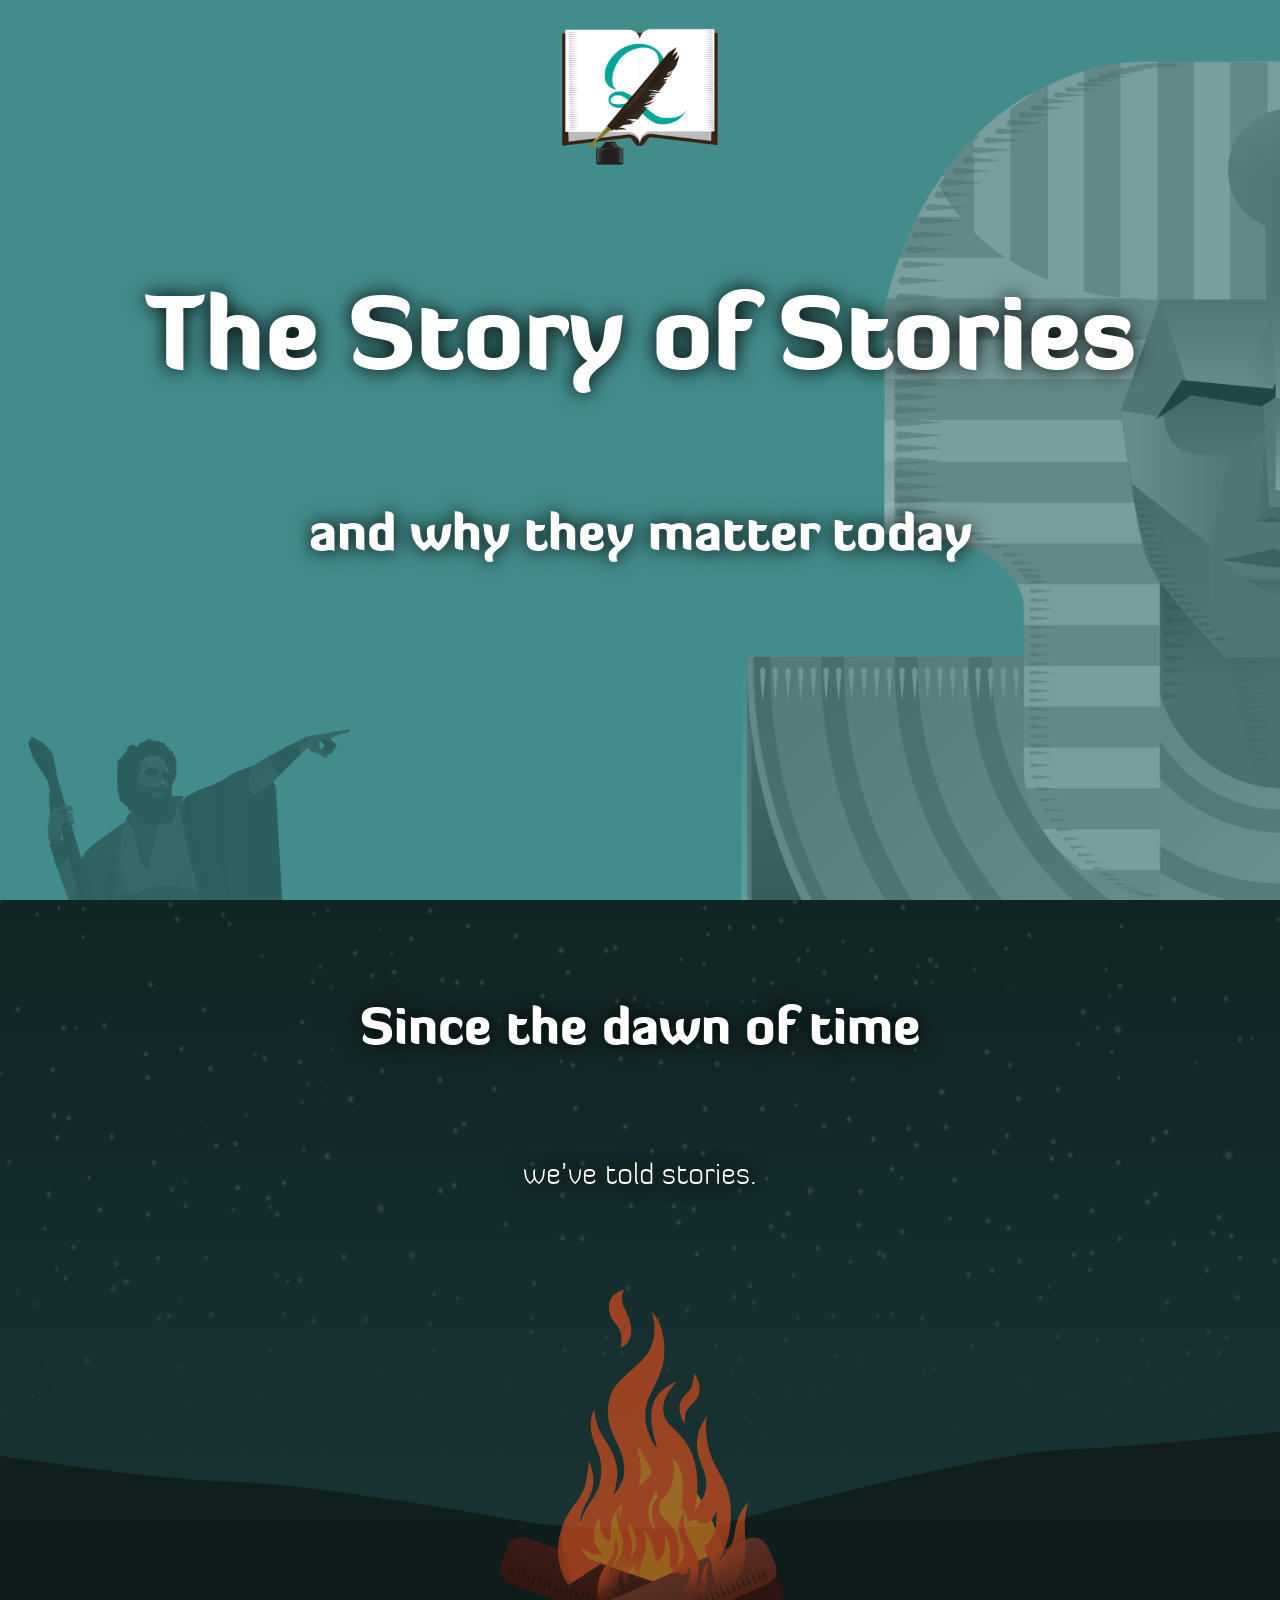
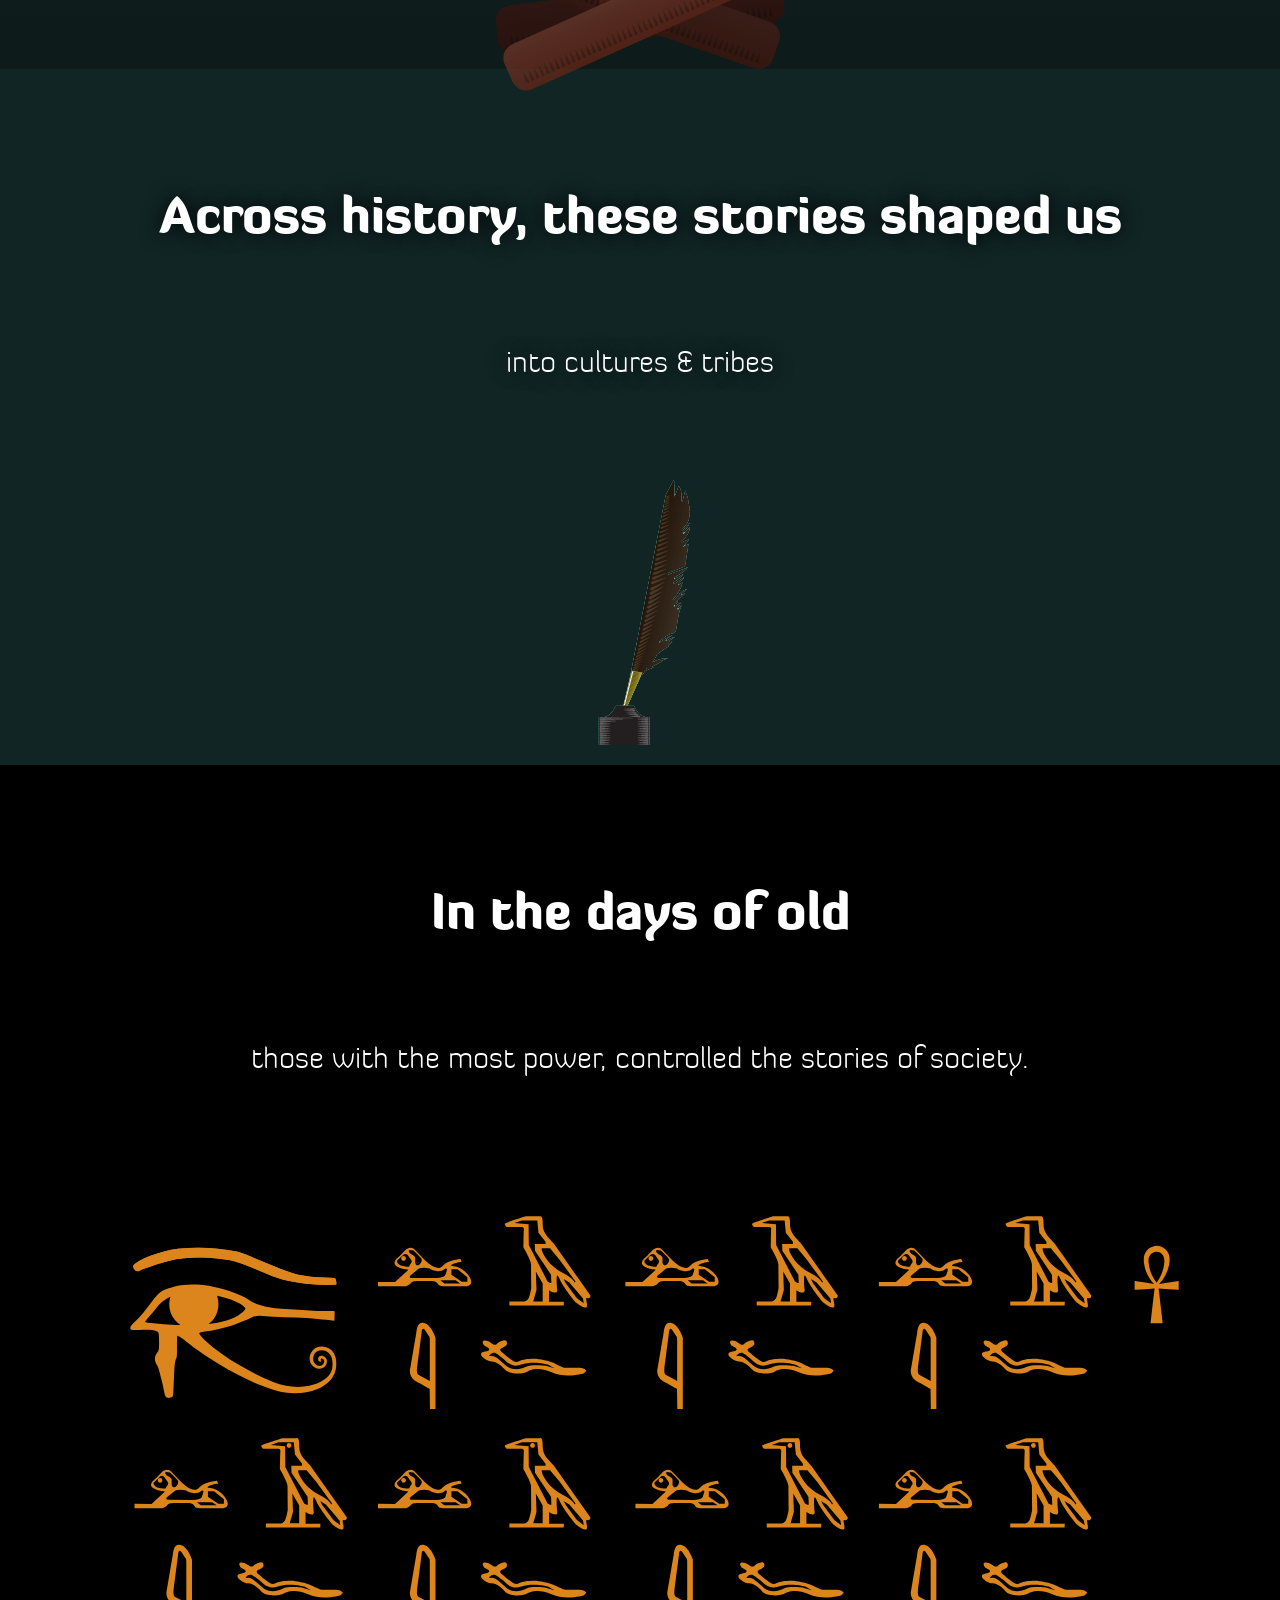
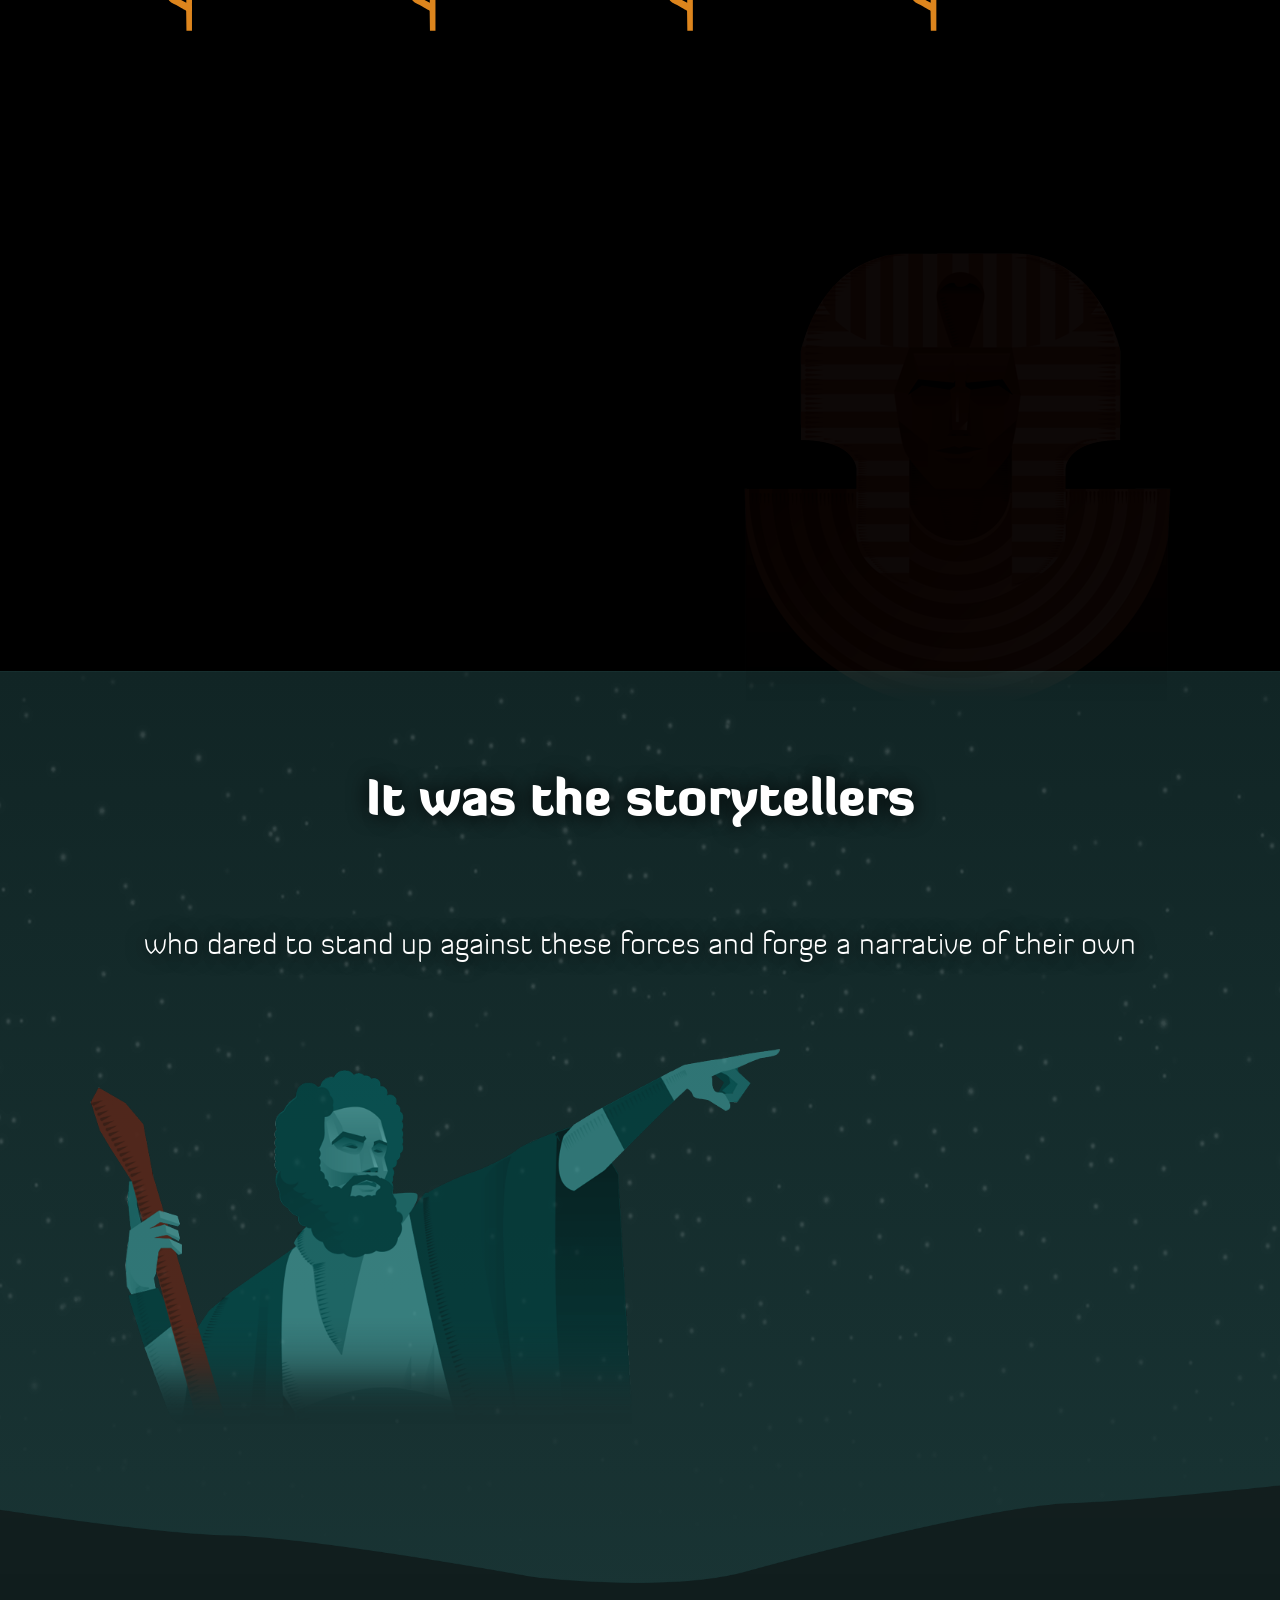
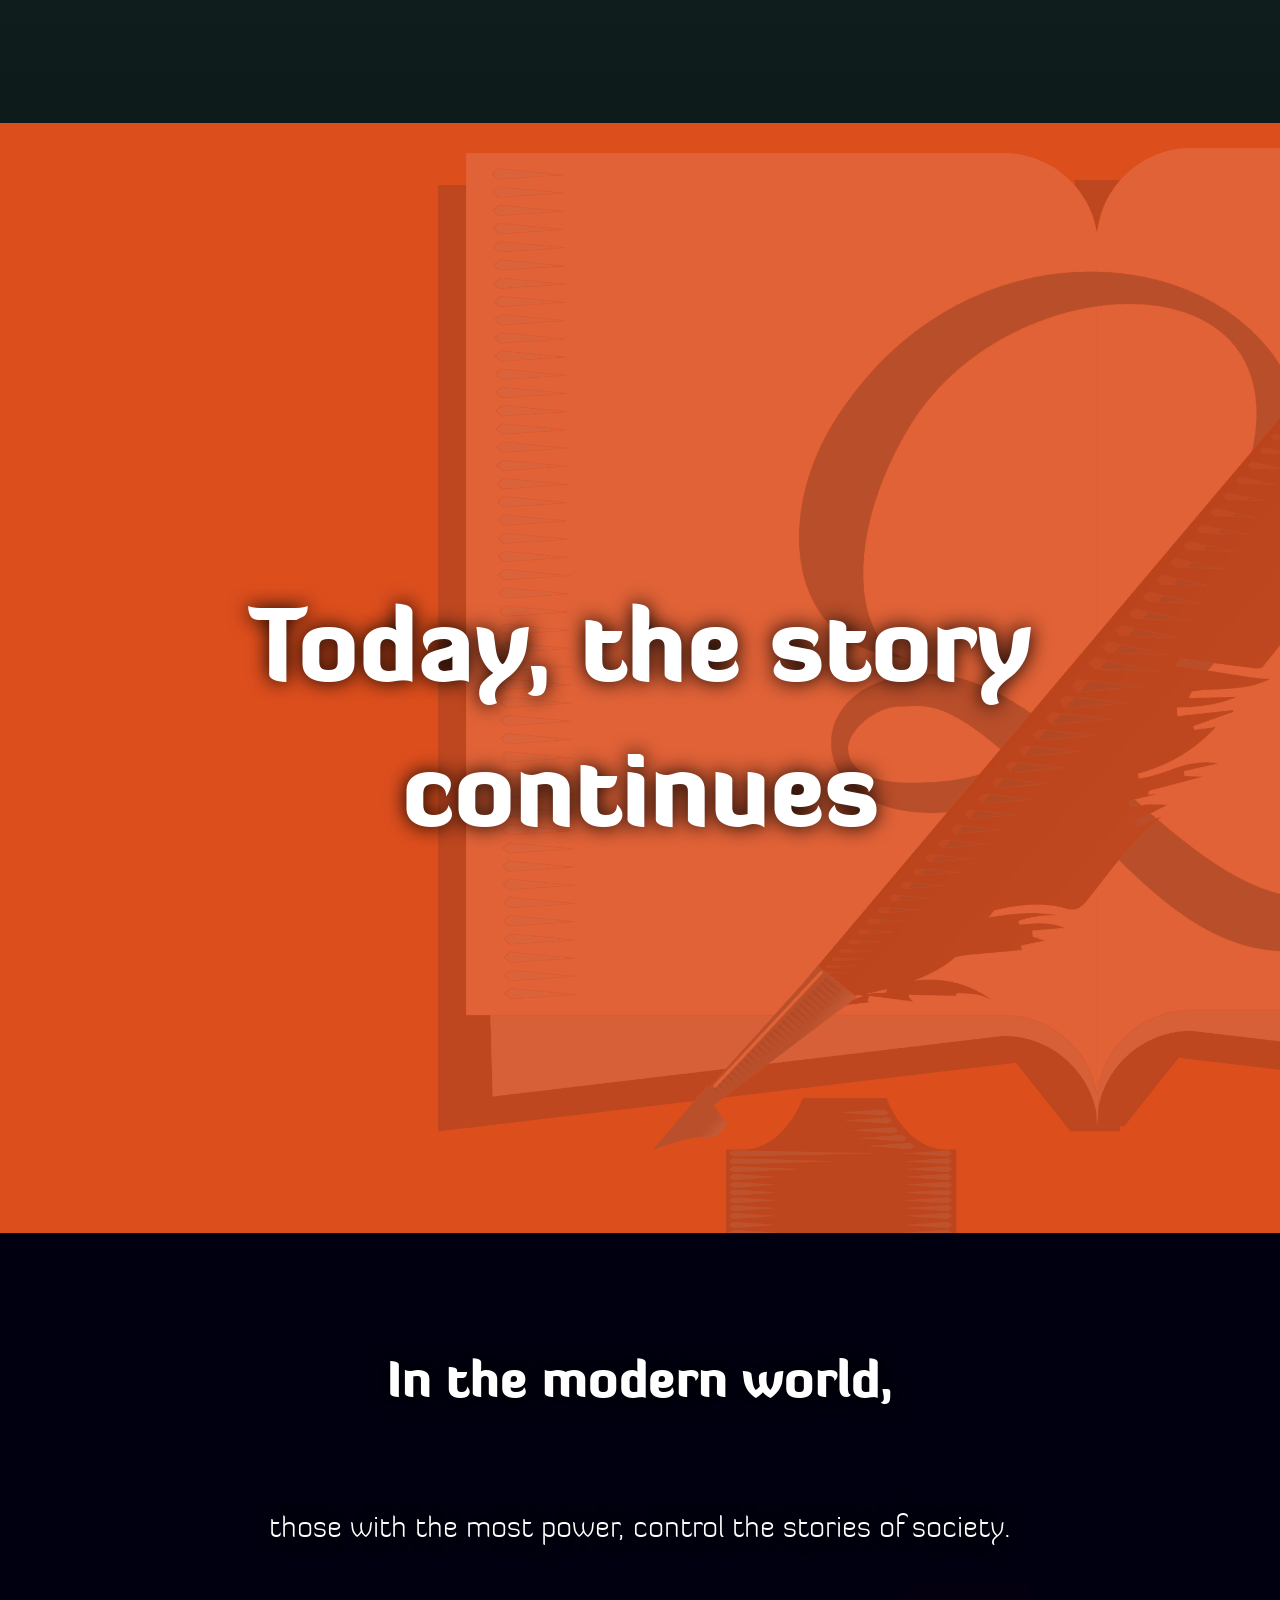
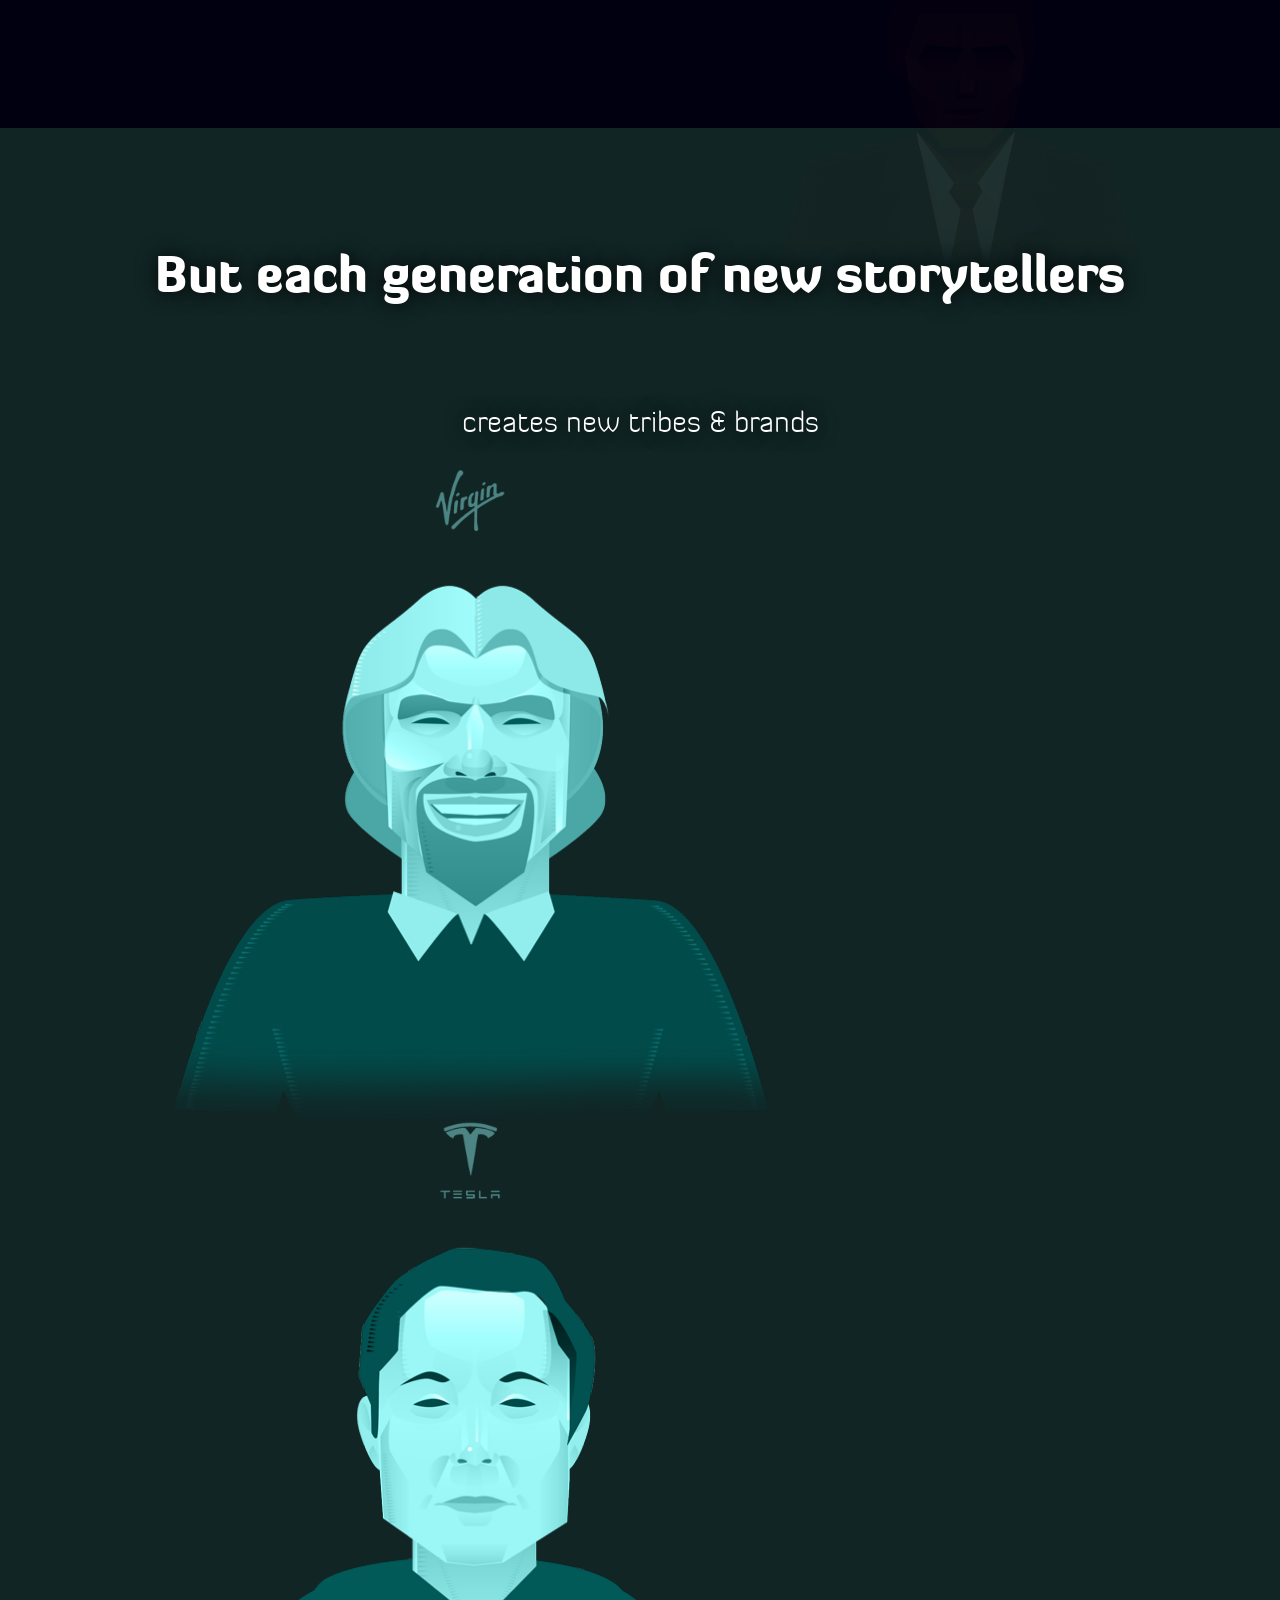
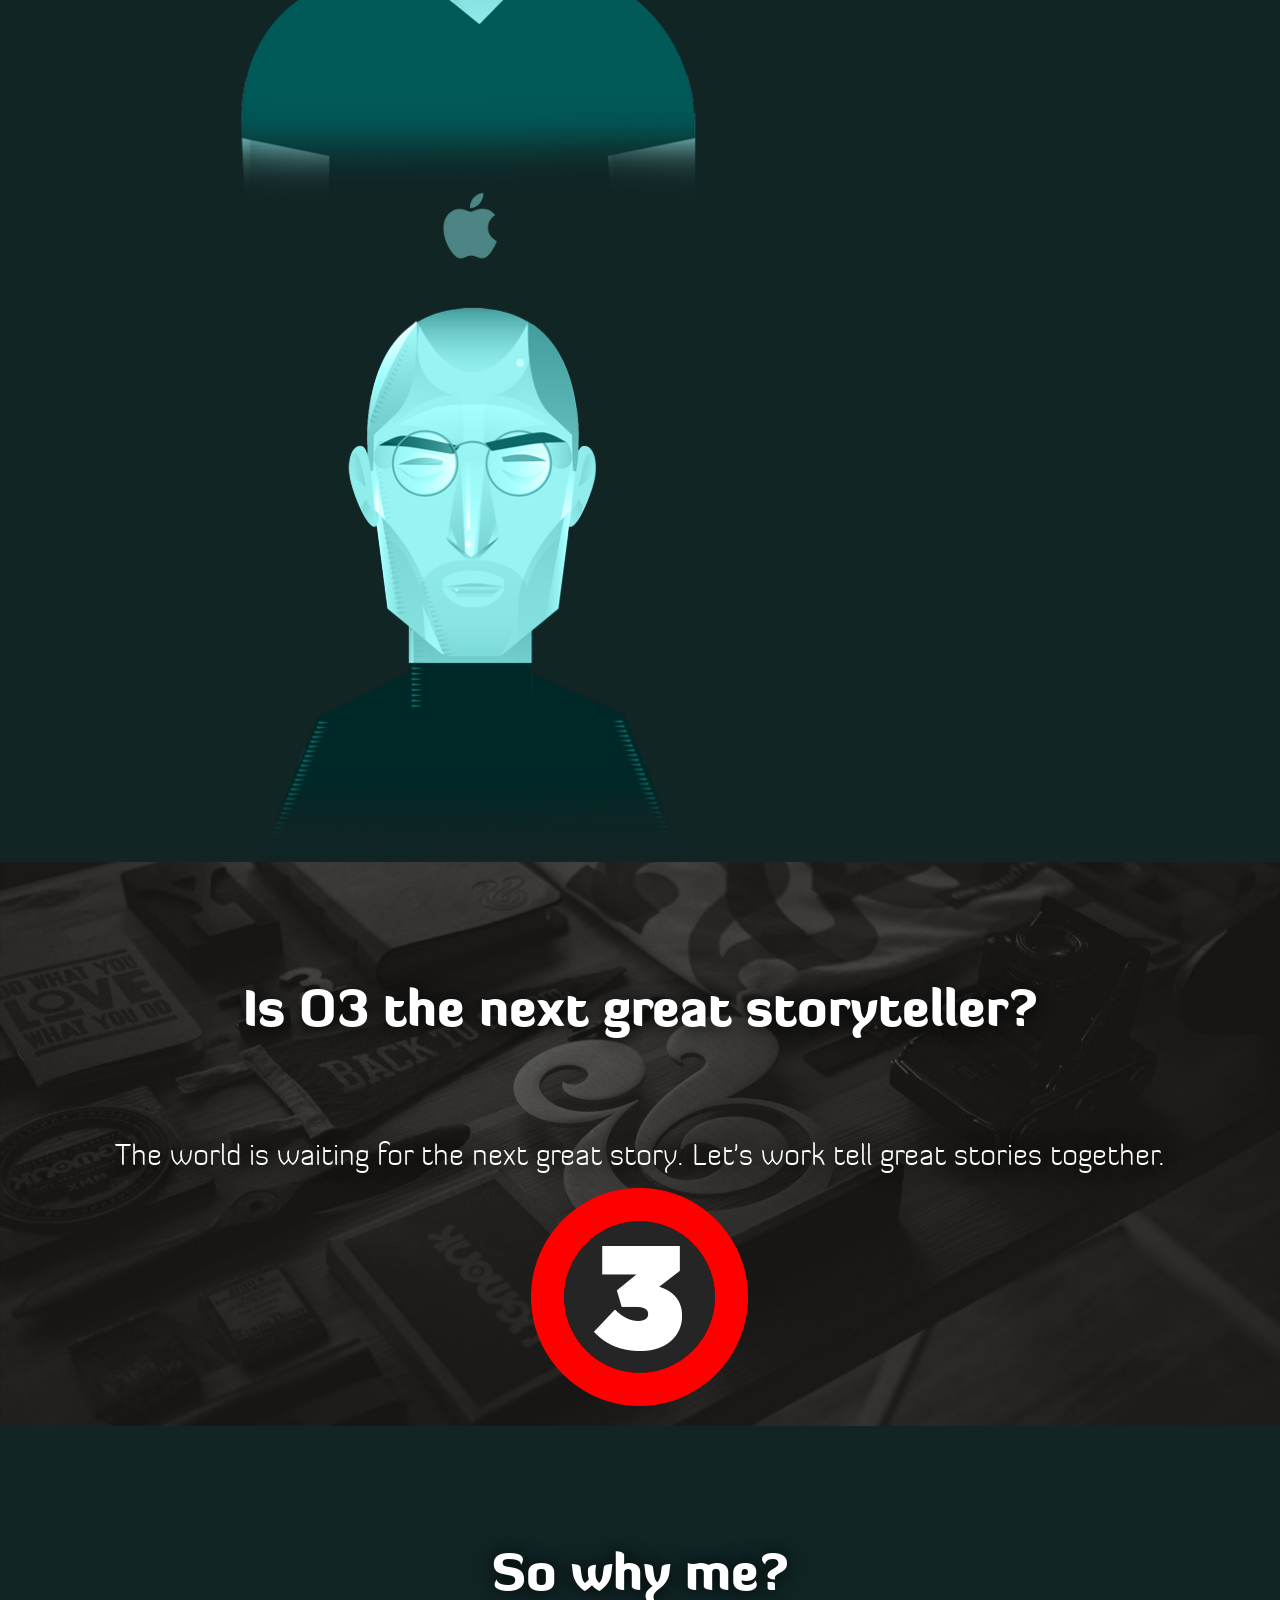
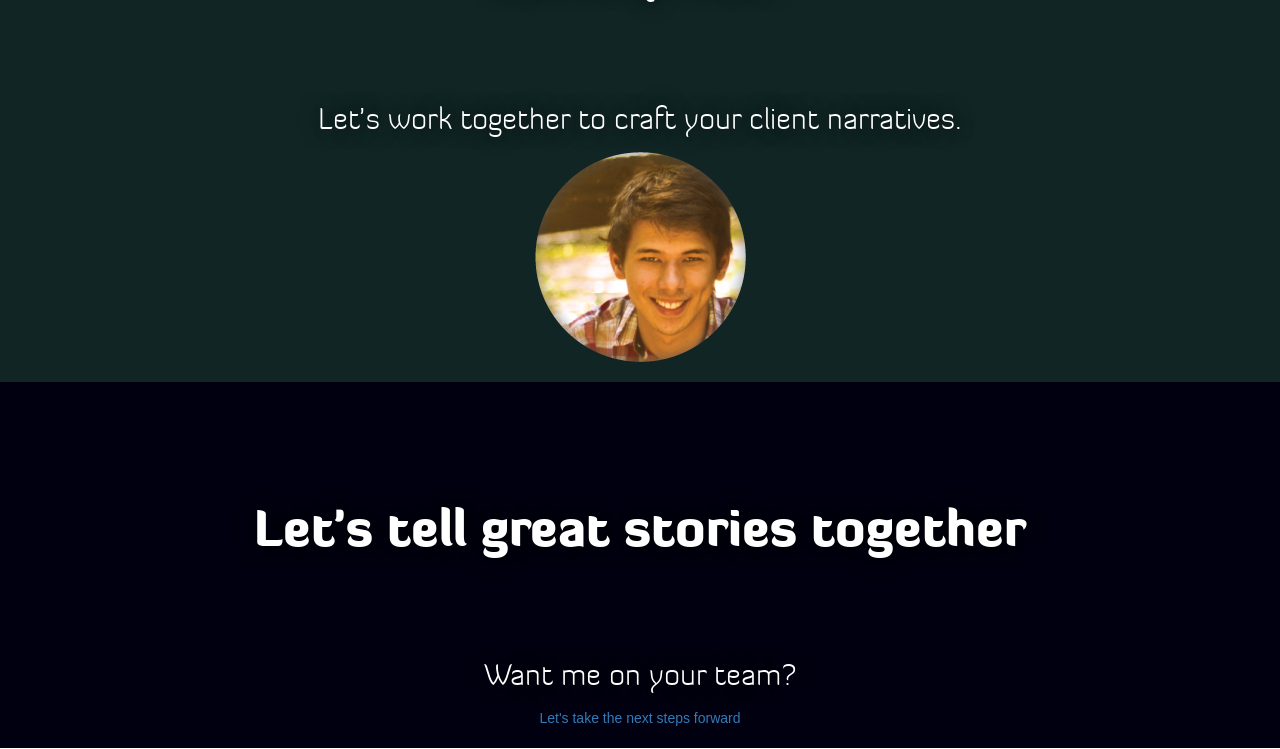
==== commit 45aab71c: "Glyph Tweak Fixed Glyph layout on responsive" ====
--- a/index.html
+++ b/index.html
@@ -538,7 +538,7 @@
       //Egypt 
       var tweenFadeEgypt = TweenMax.to( $('.fade-in-egypt'), .3, {css:{
           opacity: 1,
-          marginTop: 30,
+          marginTop: -200,
           marginBottom: -40,
         }});
       controller.addTween('.fade-in-egypt', tweenFadeEgypt, 0); 
--- a/css/style.css
+++ b/css/style.css
@@ -2,11 +2,27 @@
   background-image: -webkit-linear-gradient(#000010 0, #000010 50%, #000010 100%);
   background-image: linear-gradient(to   , #000010 50%, #000010 100%); }
 
+@font-face {
+  font-family: "DiavloBlack";
+  font-style: normal;
+  font-weight: normal;
+  src: url("fonts/diavloBlack.eot?#iefix") format("embedded-opentype"), url("fonts/diavloBlack.woff2") format("woff2"), url("fonts/diavloBlack.woff") format("woff"), url("fonts/diavloBlack.ttf") format("truetype"), url("fonts/diavloBlack.svg#DiavloBlack") format("svg"); }
+@font-face {
+  font-family: "DiavloLight";
+  font-style: normal;
+  font-weight: normal;
+  src: url("fonts/diavloLight.eot?#iefix") format("embedded-opentype"), url("fonts/diavloLight.woff2") format("woff2"), url("fonts/diavloLight.woff") format("woff"), url("fonts/diavloLight.ttf") format("truetype"), url("fonts/diavloLight.svg#DiavloLight") format("svg"); }
 h1, h2, h3 {
   color: white;
   line-height: 1.45;
   text-shadow: 0px 0px 20px #000;
   margin-top: 10vh; }
+
+h1, h2 {
+  font-family: "DiavloBlack", "Helvetica Neue", "Helvetica", "Roboto", "Arial", sans-serif; }
+
+h3 {
+  font-family: "DiavloLight", "Helvetica Neue", "Helvetica", "Roboto", "Arial", sans-serif; }
 
 .zone1, #egypt * .glyph-items {
   position: relative;
@@ -30,7 +46,6 @@
 section {
   background-size: 100%;
   padding: 20px;
-  min-height: 100vh;
   background-size: cover;
   background-position: bottom; }
 
@@ -39,6 +54,7 @@
   background-image: url("../img/bg/introBack.png");
   background-color: #438c8c;
   background-size: 100%;
+  height: 100vh;
   background-repeat: no-repeat; }
   #intro * #quill {
     width: 100%;
@@ -49,11 +65,10 @@
   background-image: url("../img/bg/dawnBack.png"), -webkit-linear-gradient(#112525 0, #1a3636 100%);
   background-image: url("../img/bg/dawnBack.png"), linear-gradient(to   , #1a3636 100%); }
   #dawn * #dawn-campfire {
-    max-width: 400px;
-    margin-bottom: -200px; }
+    max-width: 400px; }
   #dawn #dawn-ground {
     width: 100%;
-    margin-top: -100px; }
+    margin-top: -23%; }
 
 #tribes {
   background-color: #112525; }
@@ -63,11 +78,9 @@
 #egypt {
   background-color: black; }
   #egypt * #pharoah {
-    margin-top: 400px;
+    margin-top: 0;
     margin-bottom: -80px;
     z-index: 5; }
-  #egypt #glyphSVG {
-    margin-bottom: -500px; }
   #egypt * .glyph-items {
     fill: #dd851d;
     -webkit-animation-name: glow;
@@ -105,19 +118,18 @@
   background-image: url("../img/bg/dawnBack.png"), -webkit-linear-gradient(#112525 0, #1a3636 100%);
   background-image: url("../img/bg/dawnBack.png"), linear-gradient(to   , #1a3636 100%); }
   #moses * #mosesMoses {
-    margin-bottom: -200px;
     margin-left: -100px;
     width: 100%;
     max-width: 1000px; }
   #moses #moses-ground {
     width: 100%;
-    margin-top: -100px; }
+    margin-top: -23%; }
 
 #today {
   background-image: url("../img/bg/todayBack.png");
   background-image: url("../img/bg/todayBack.png");
   background-color: #dd4e1d;
-  padding: 100px 0; }
+  padding: 40vh 0; }
 
 #newscaster * #newscastMan {
   margin-top: 10px;
@@ -128,6 +140,10 @@
   background-color: #112525; }
   #ceos * .row {
     margin-bottom: 0; }
+    #ceos * .row .col-xs-4 {
+      width: 51%;
+      padding: 0px;
+      margin: 0% 10%; }
   #ceos * .ceos {
     width: 100%;
     margin-bottom: -20px; }
@@ -141,9 +157,8 @@
   background-image: url("../img/bg/o3Back.jpg"); }
 
 #end {
-  background-image: url("../img/bg/woodBack.jpg");
-  background-image: url("../img/bg/woodBack.jpg");
+  background-color: #112525;
   background-repeat: repeat;
-  background-size: 600px; }
+  background-size: 400px; }
 
 /*# sourceMappingURL=style.css.map */
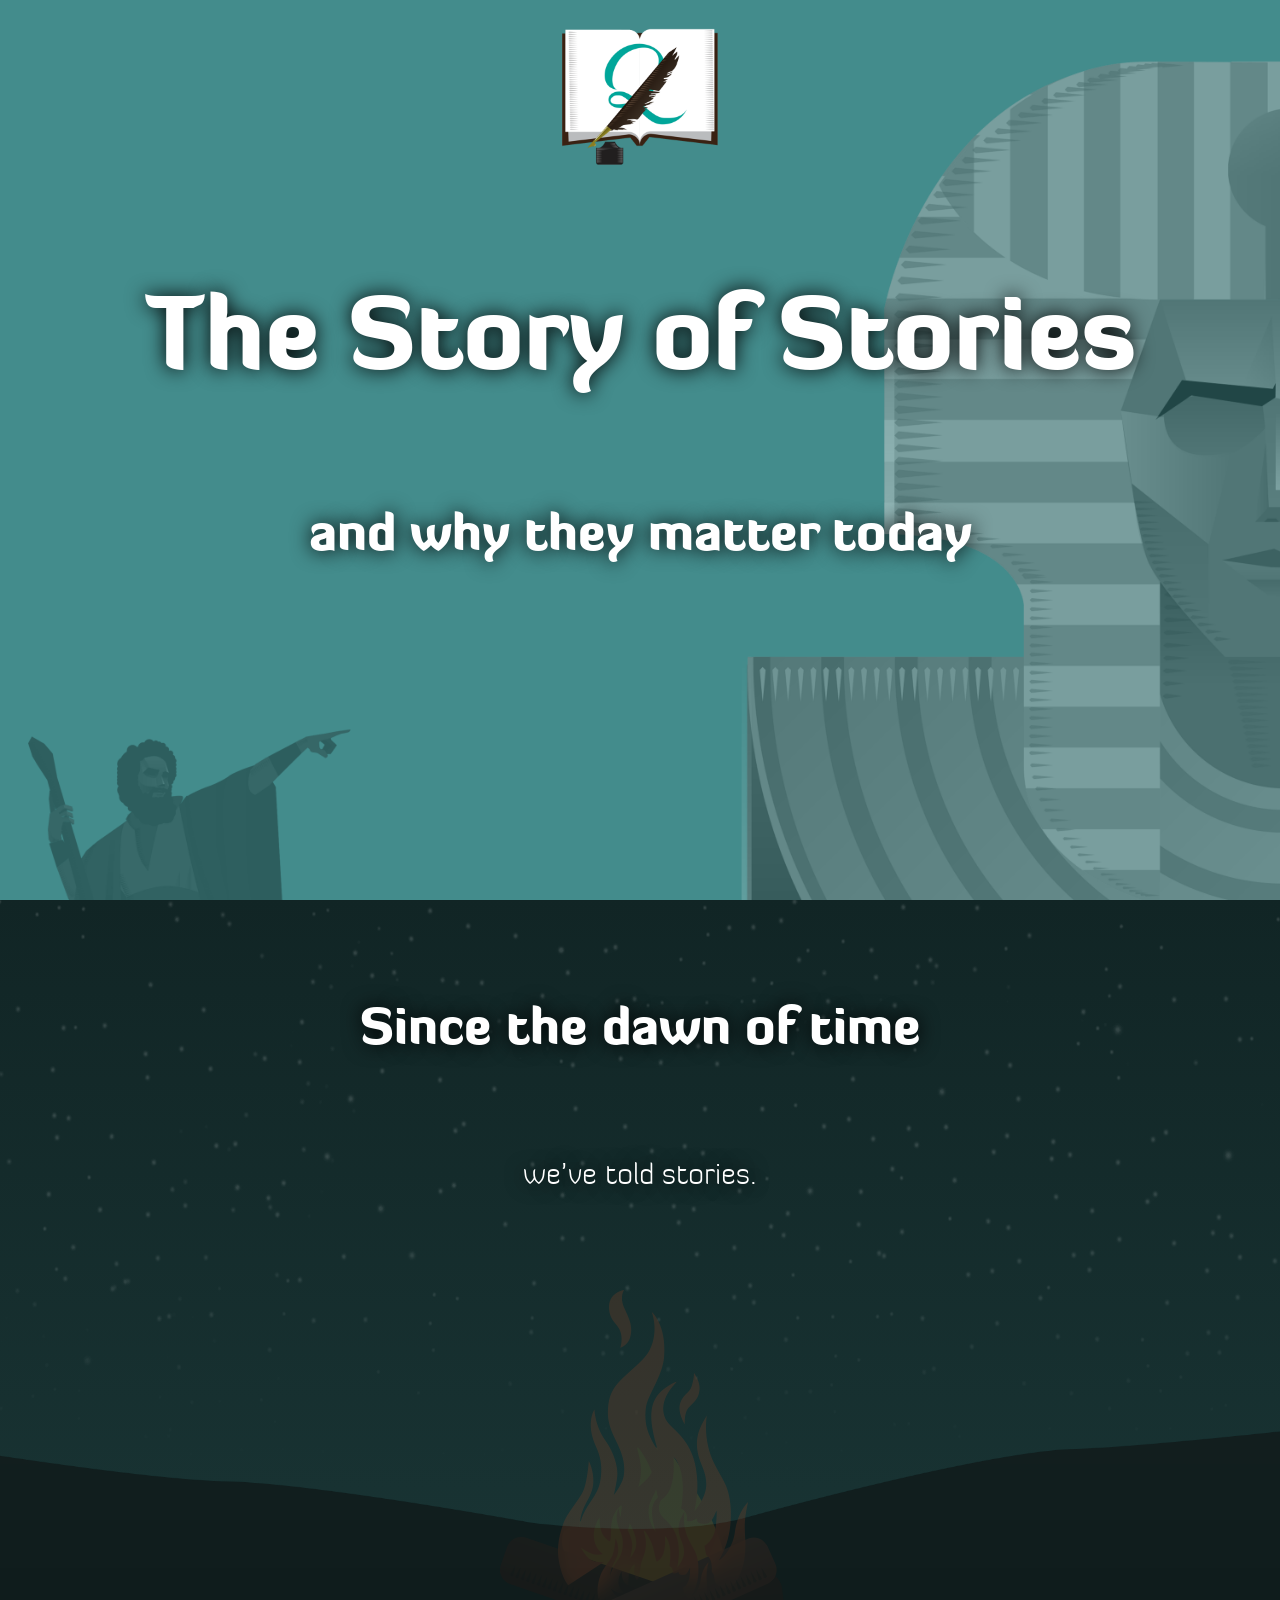
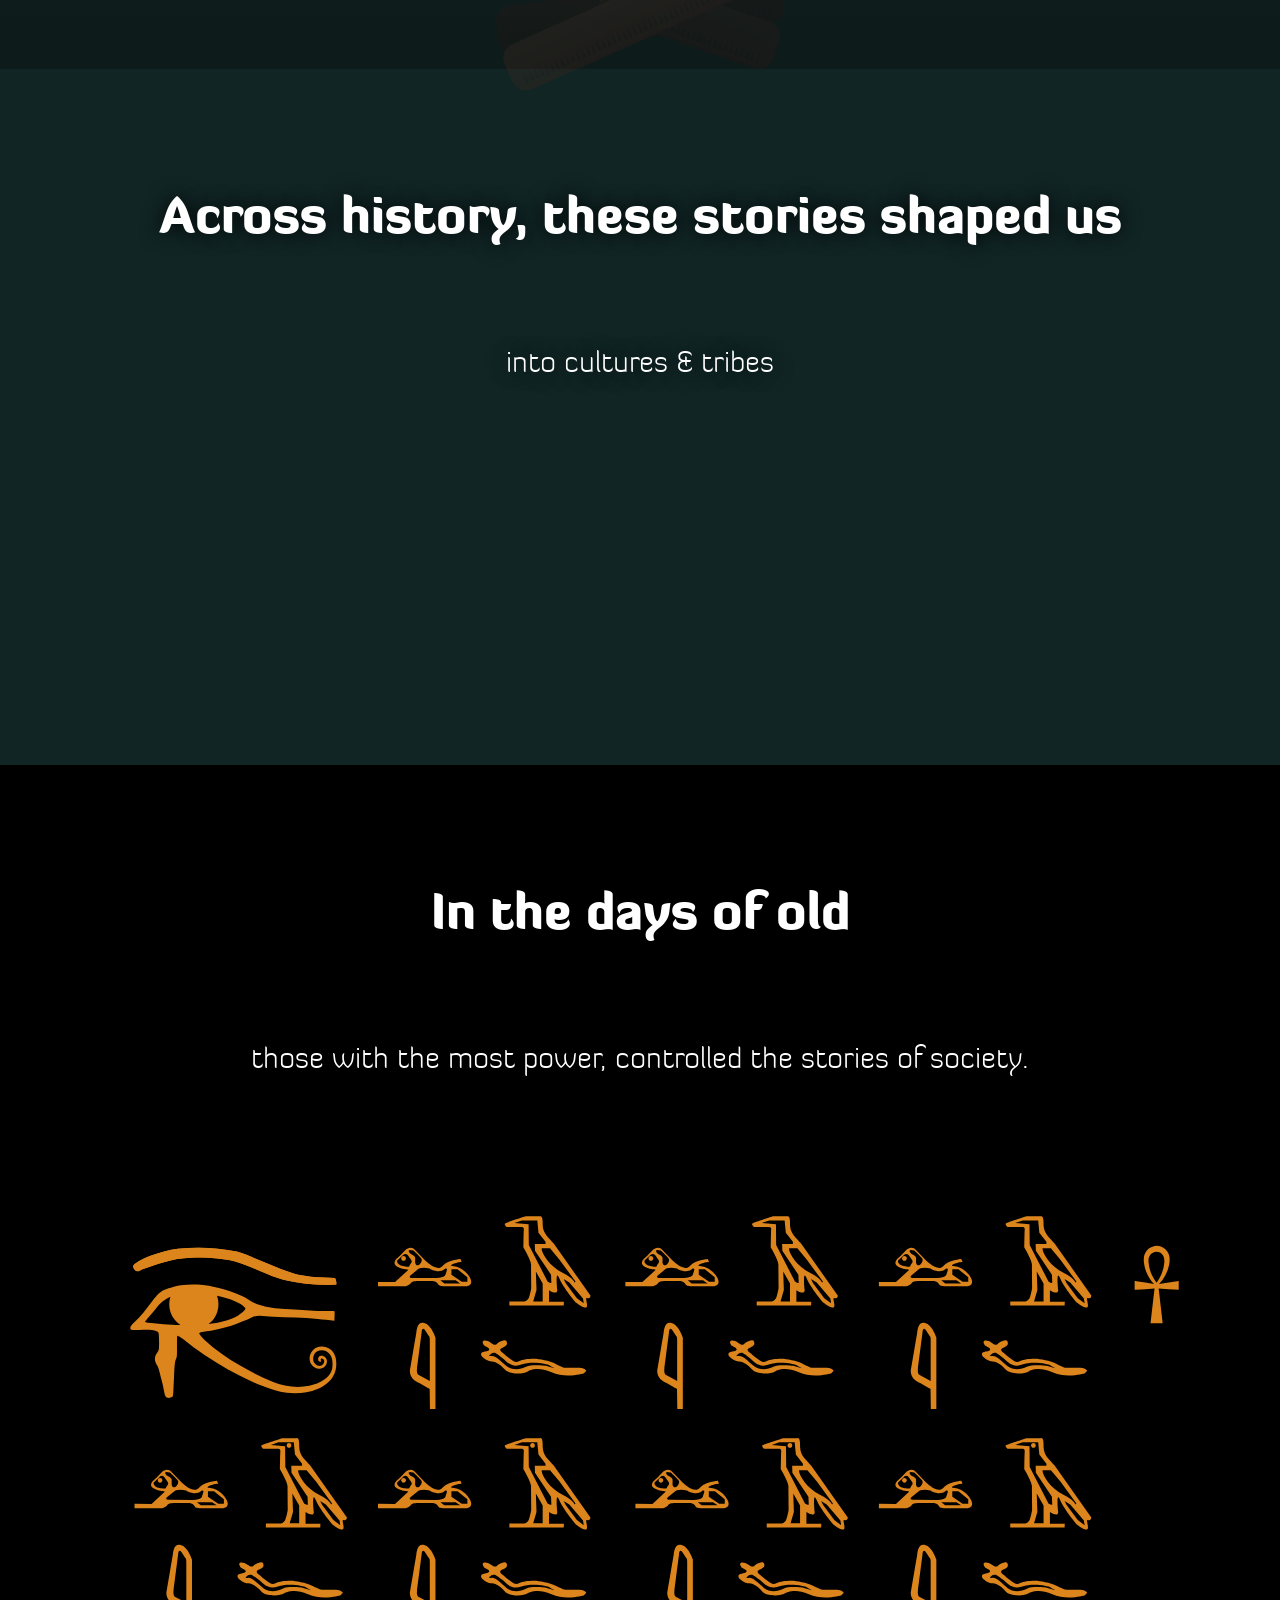
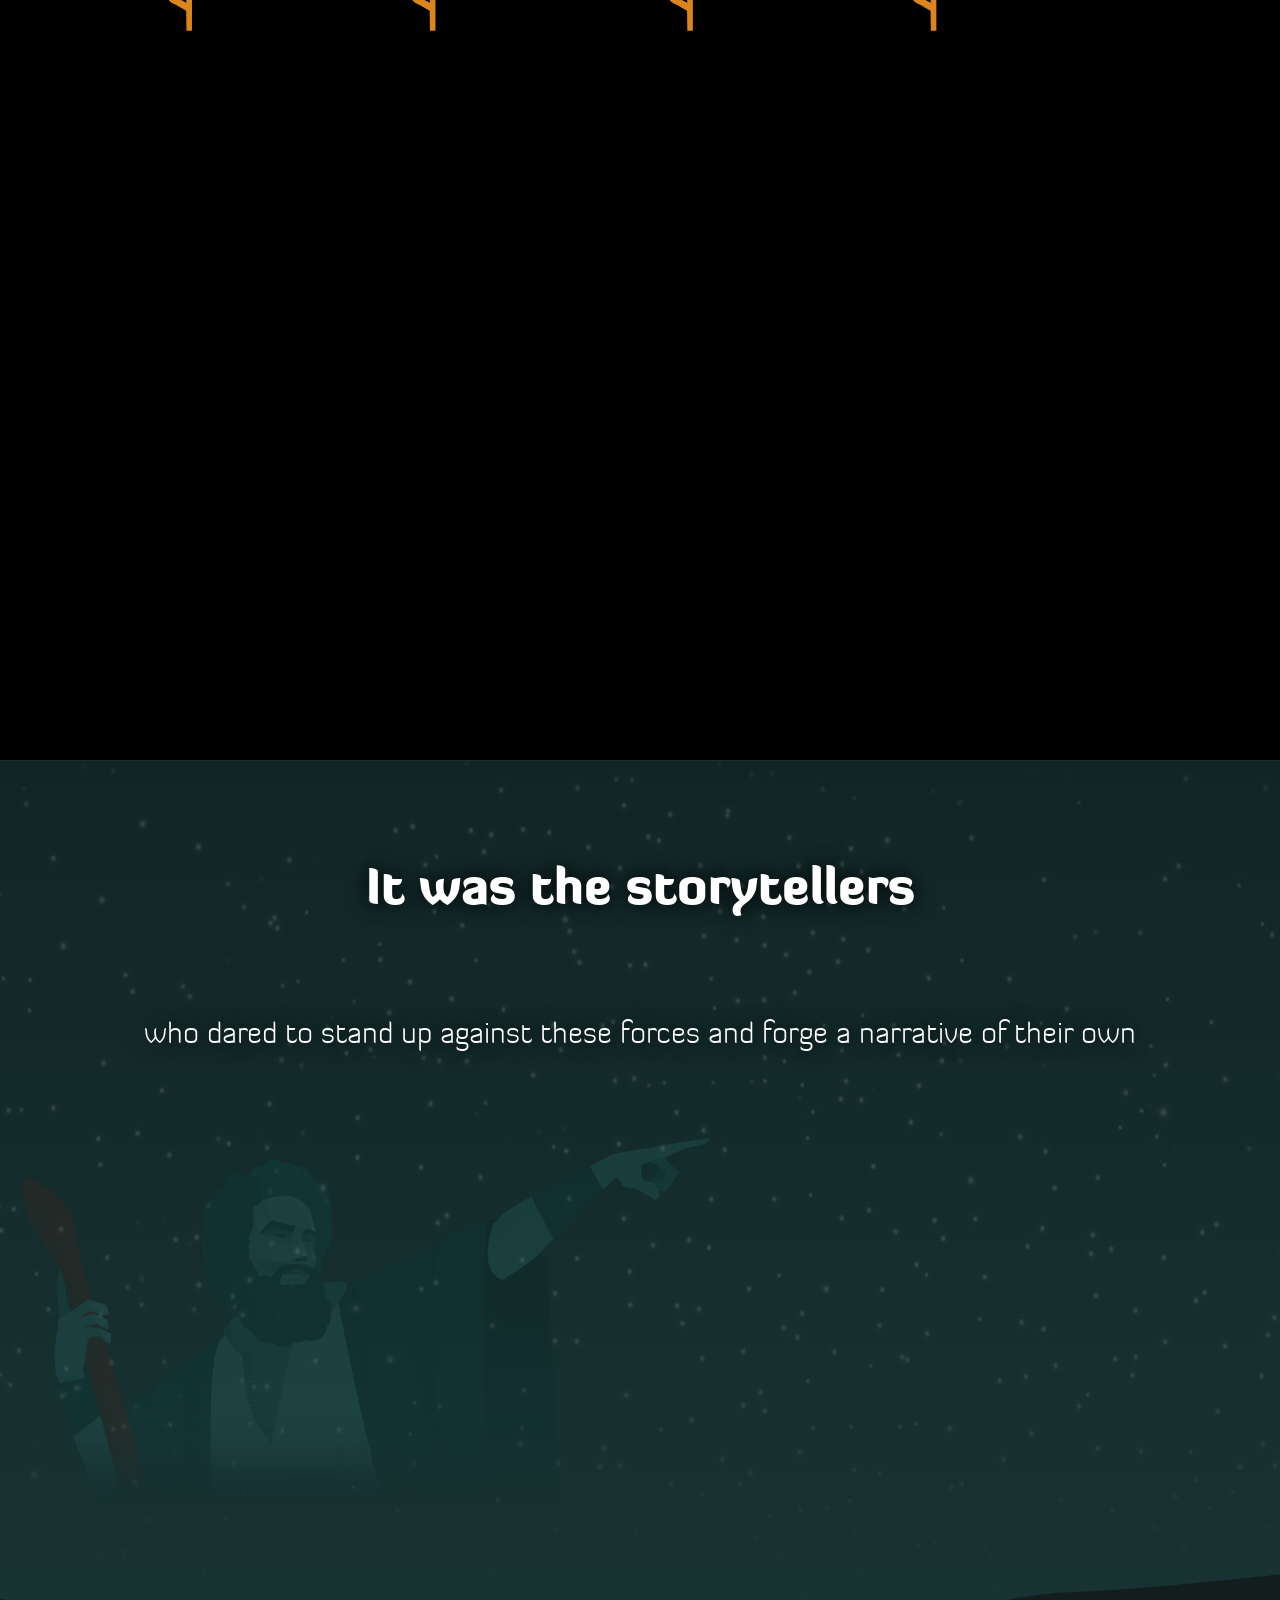
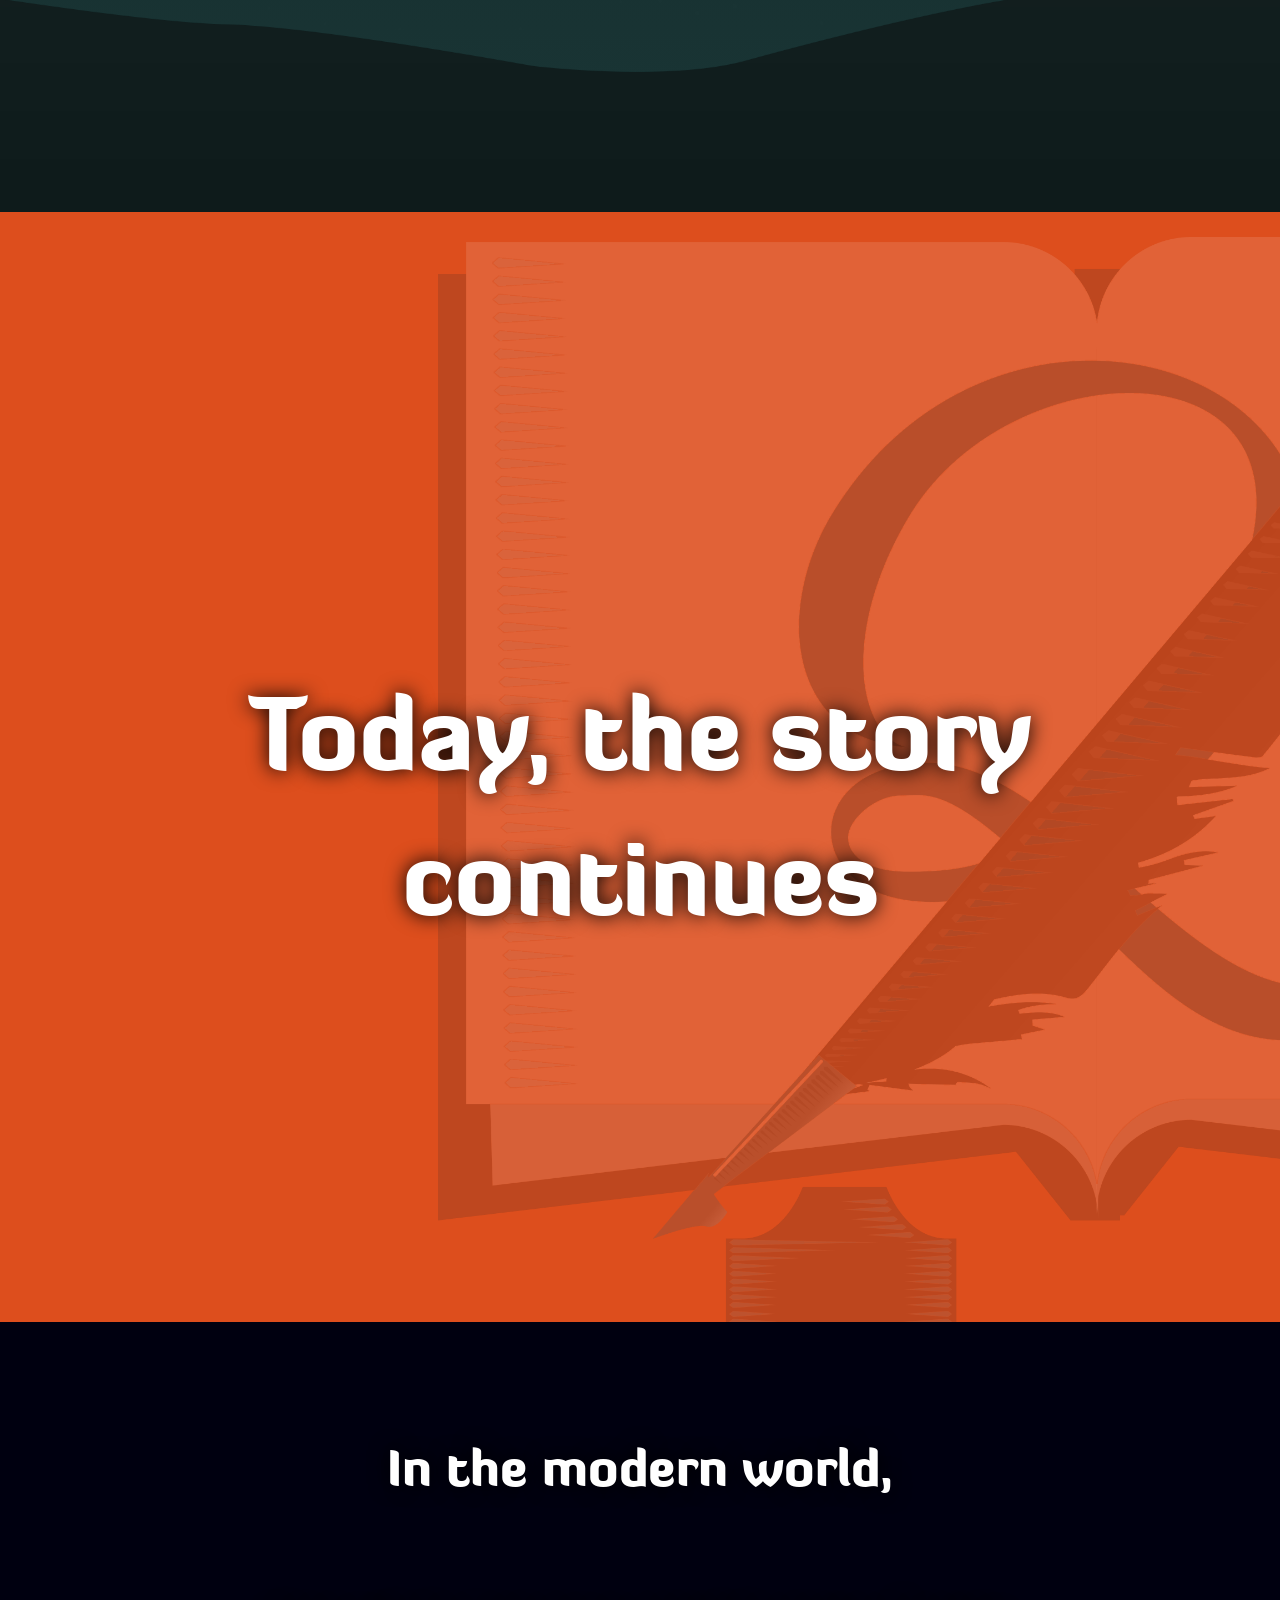
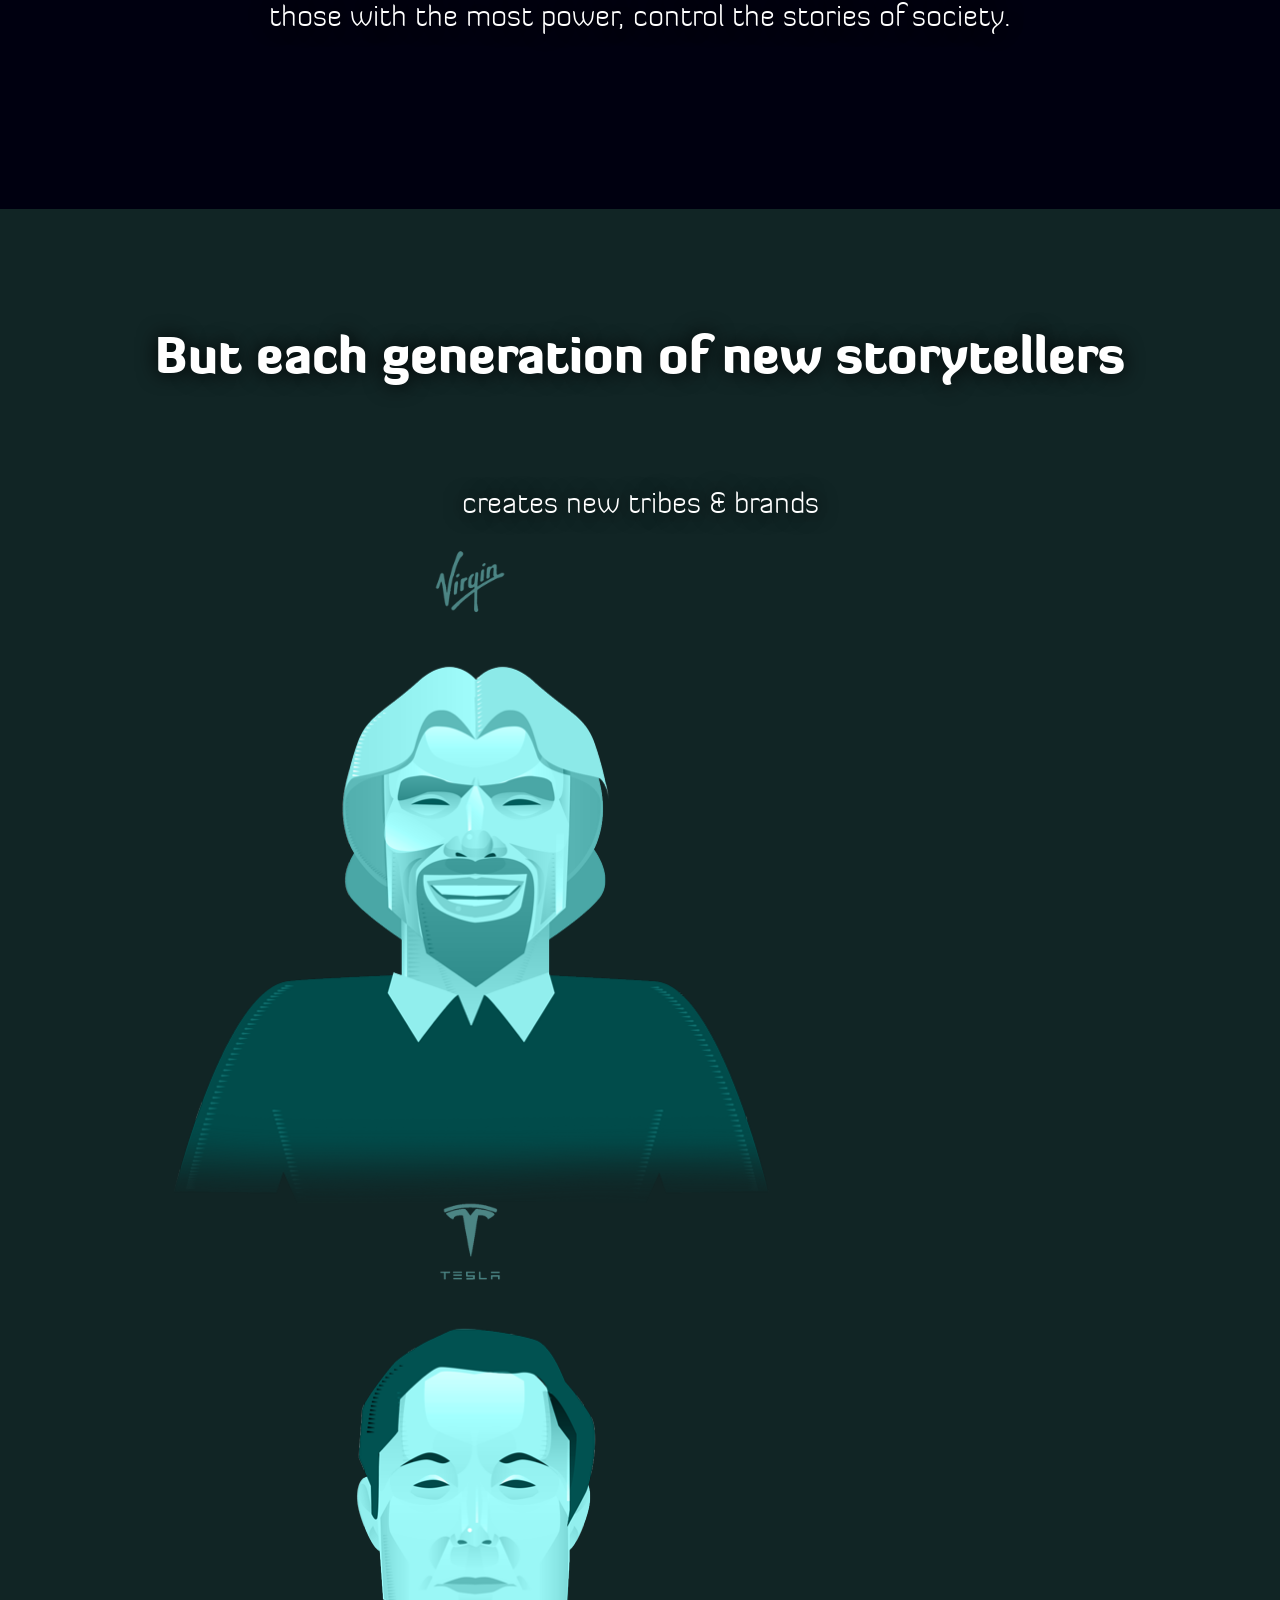
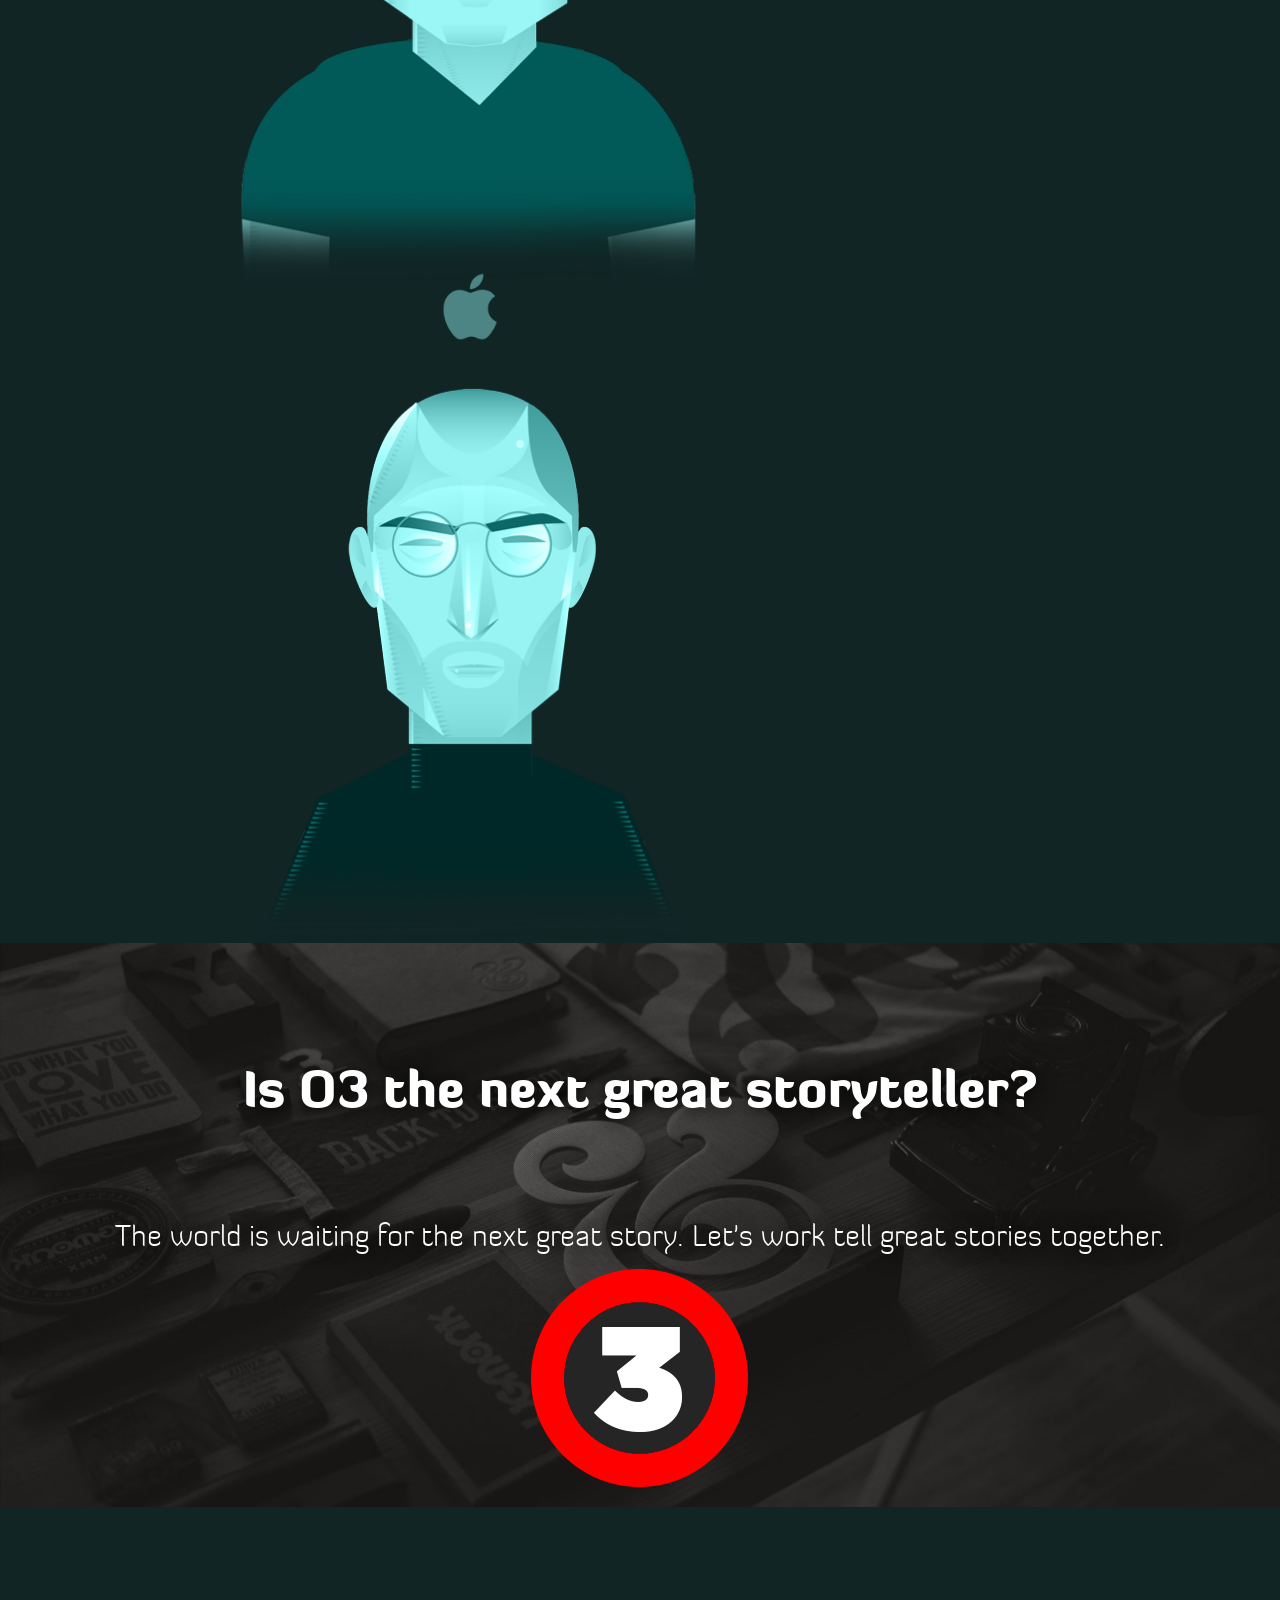
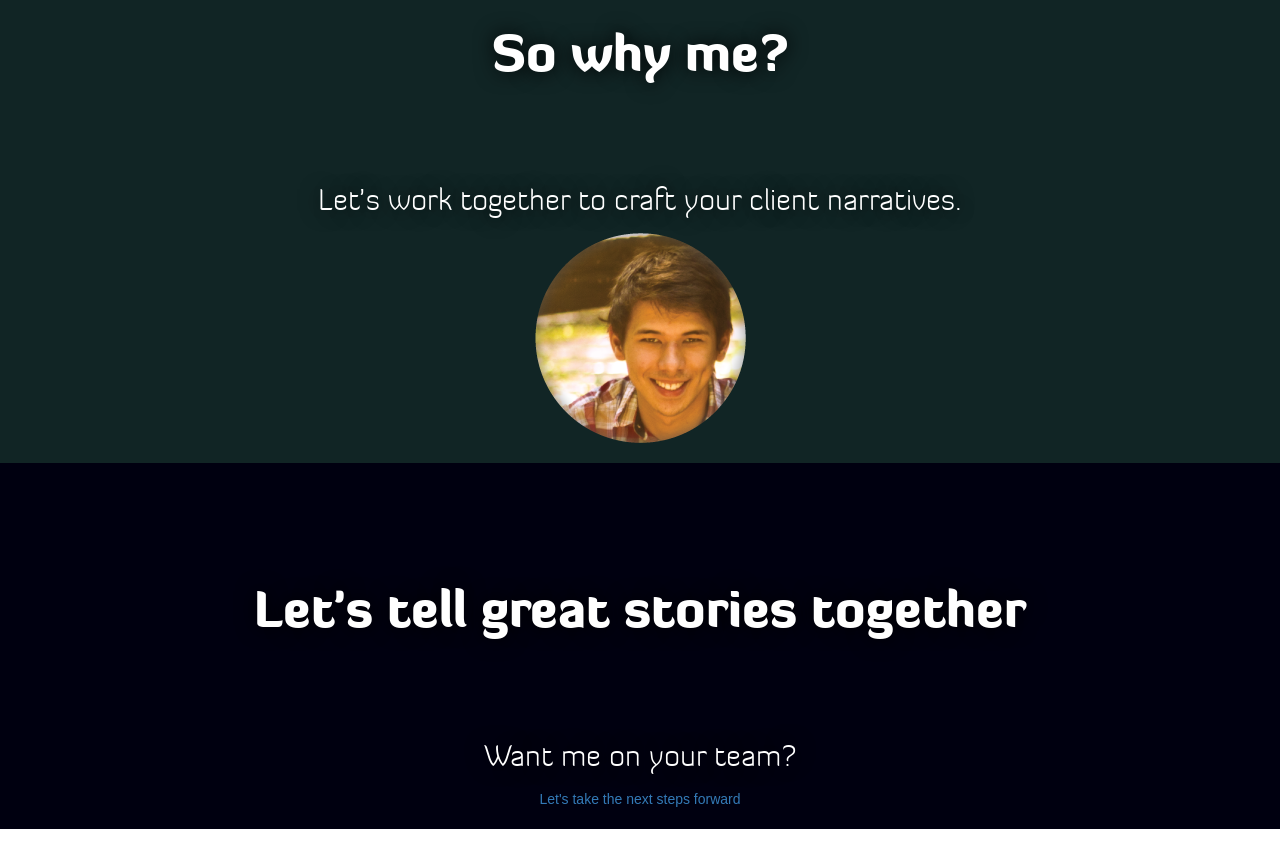
==== commit 59072039: "Pharaoh Tweak -Fixed Pharaoh on Responsive" ====
--- a/index.html
+++ b/index.html
@@ -538,7 +538,7 @@
       //Egypt 
       var tweenFadeEgypt = TweenMax.to( $('.fade-in-egypt'), .3, {css:{
           opacity: 1,
-          marginTop: -200,
+          marginTop: -100,
           marginBottom: -40,
         }});
       controller.addTween('.fade-in-egypt', tweenFadeEgypt, 0); 
@@ -547,7 +547,7 @@
       //Moses 
       var tweenFadeMoses = TweenMax.to( $('.fade-in-moses'), .5, {css:{
           opacity: 1,
-          marginLeft: 30,
+          marginLeft: 0,
         }});
       controller.addTween('.fade-in-moses', tweenFadeMoses, 0);  
 
--- a/css/style.css
+++ b/css/style.css
@@ -79,7 +79,7 @@
   background-color: black; }
   #egypt * #pharoah {
     margin-top: 0;
-    margin-bottom: -80px;
+    margin-bottom: 0;
     z-index: 5; }
   #egypt * .glyph-items {
     fill: #dd851d;
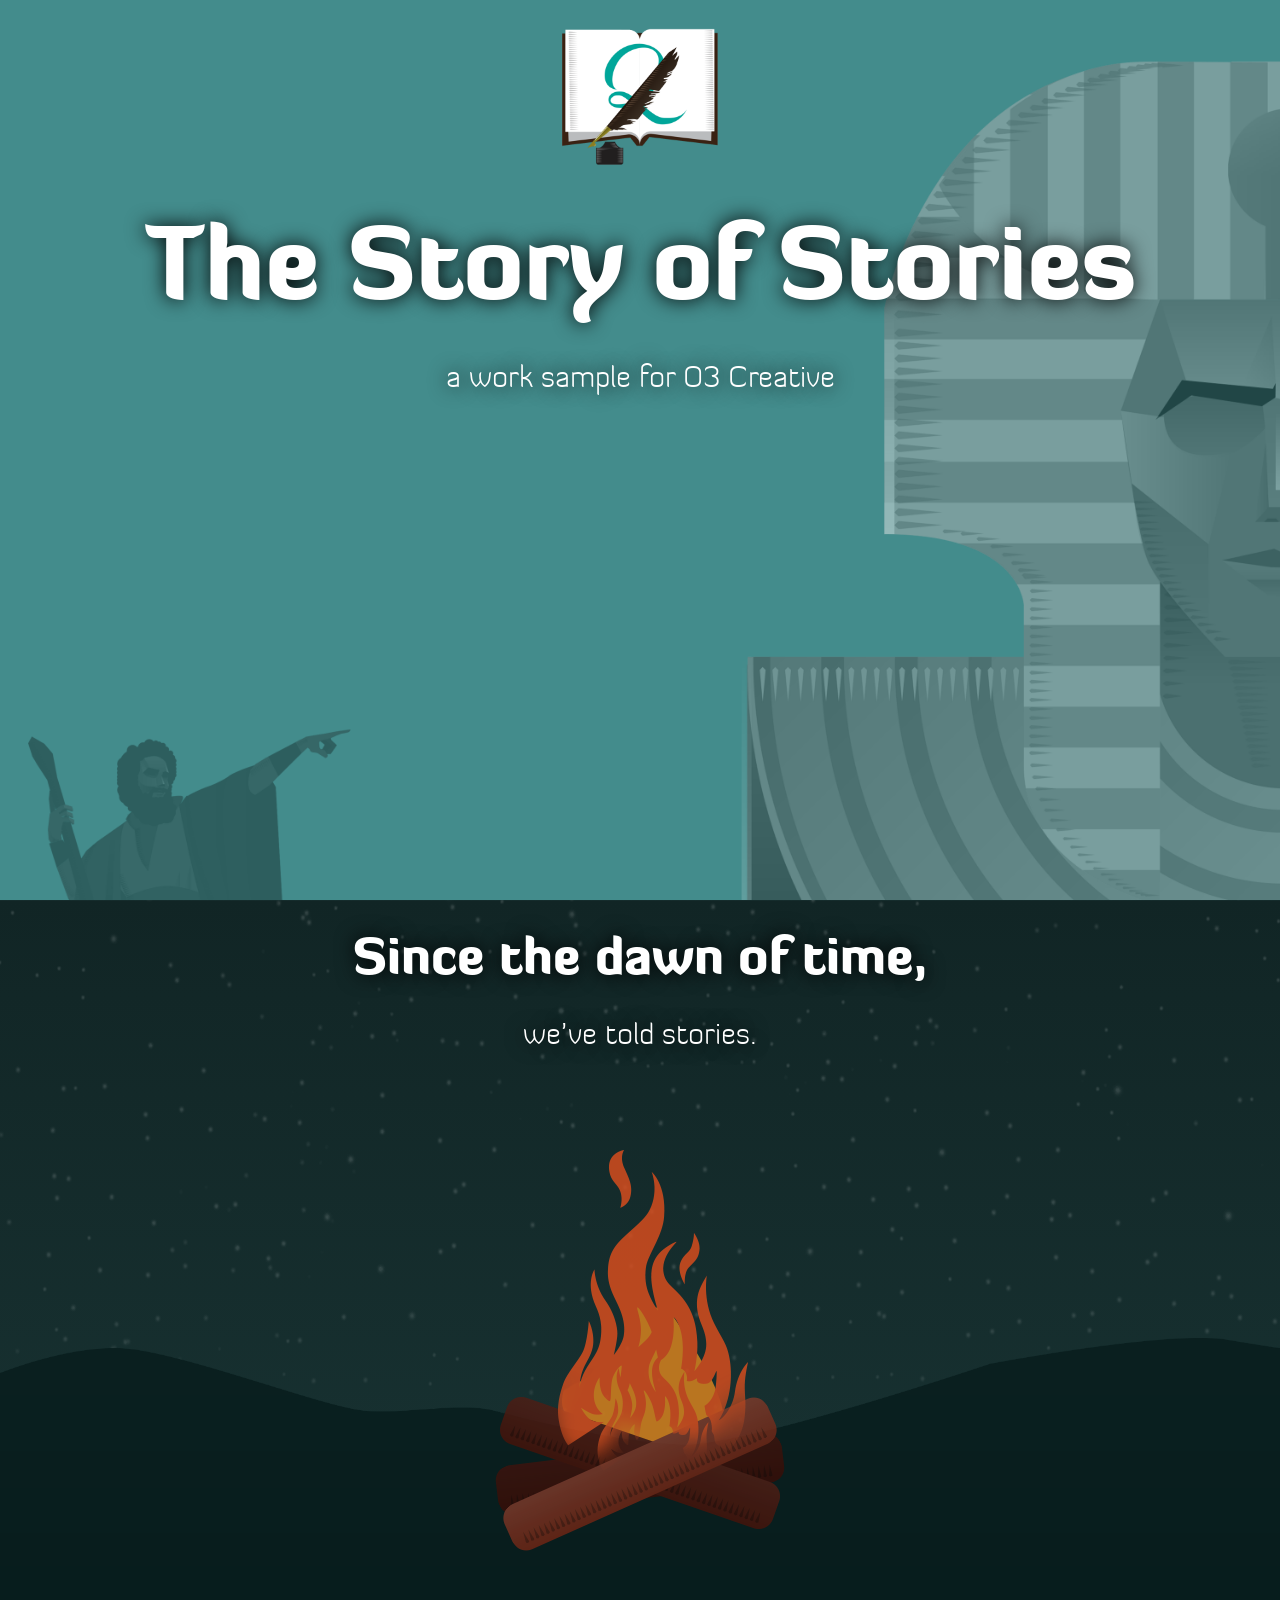
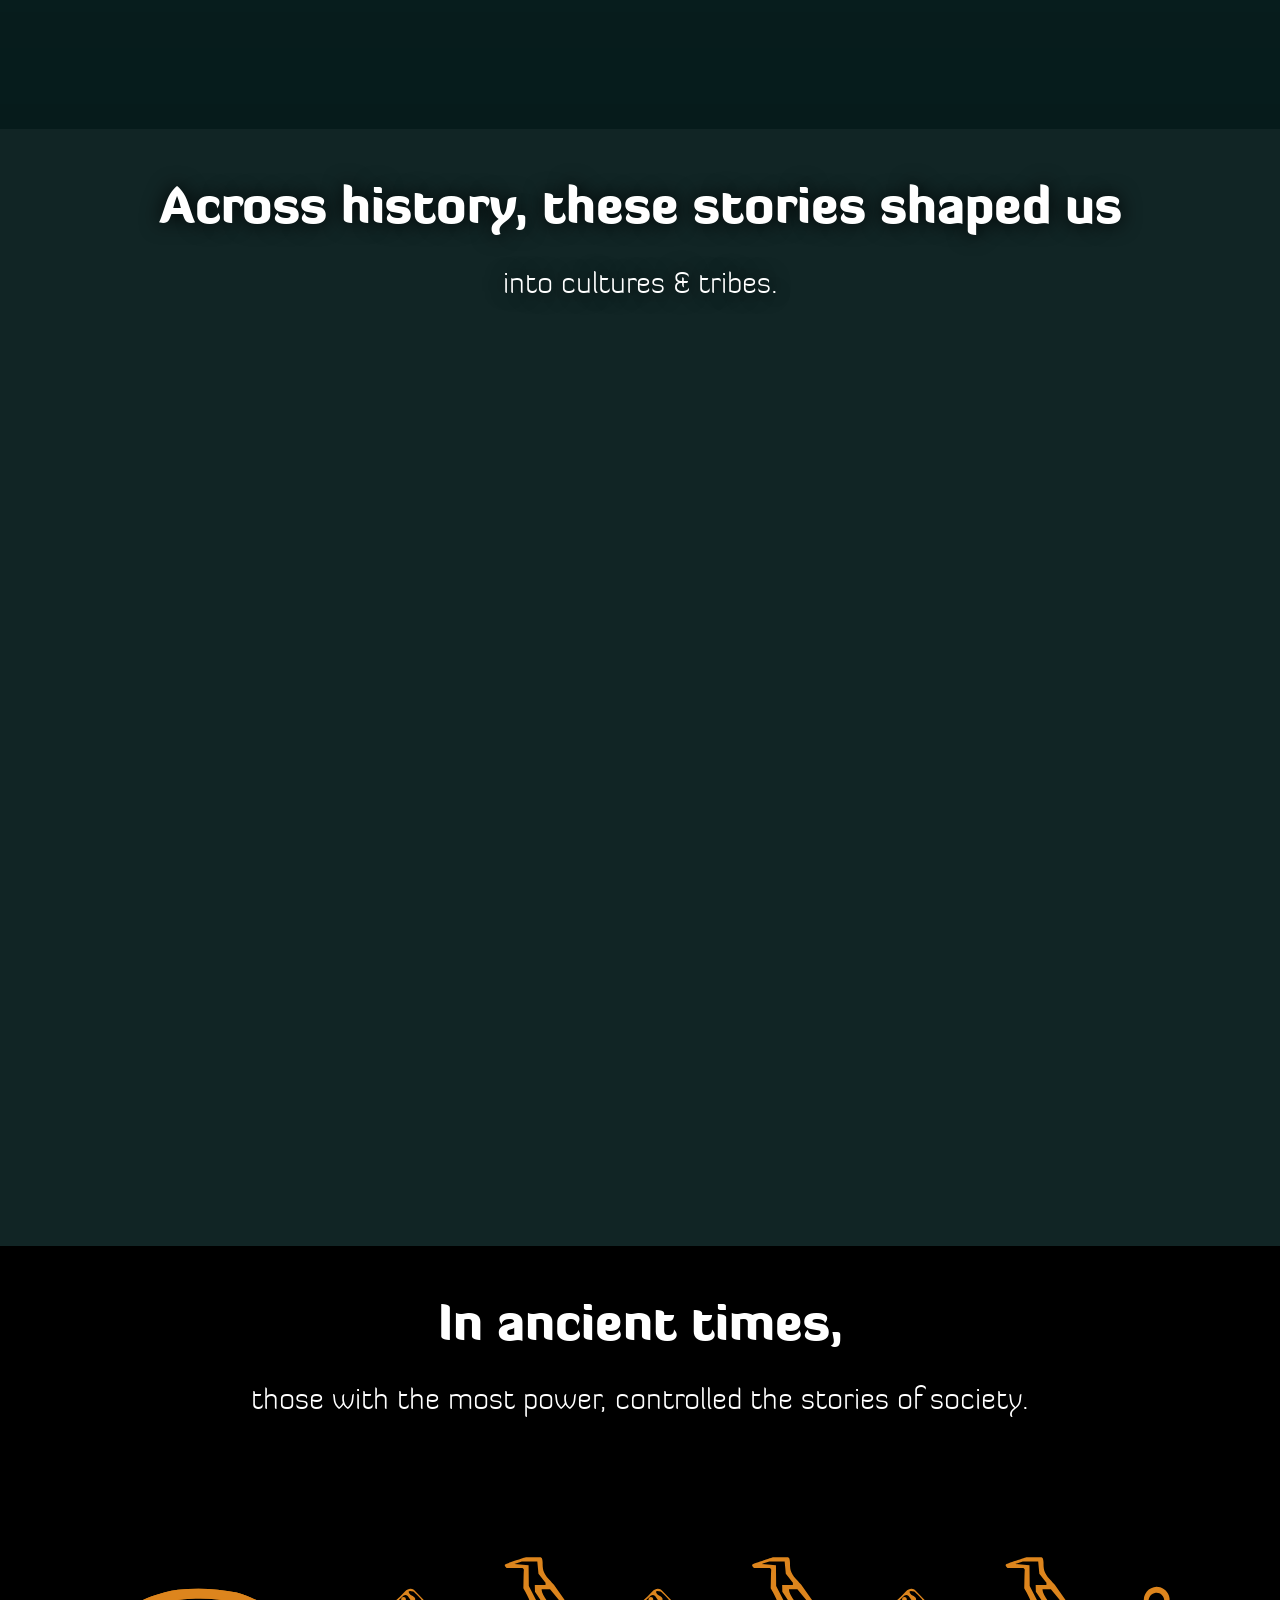
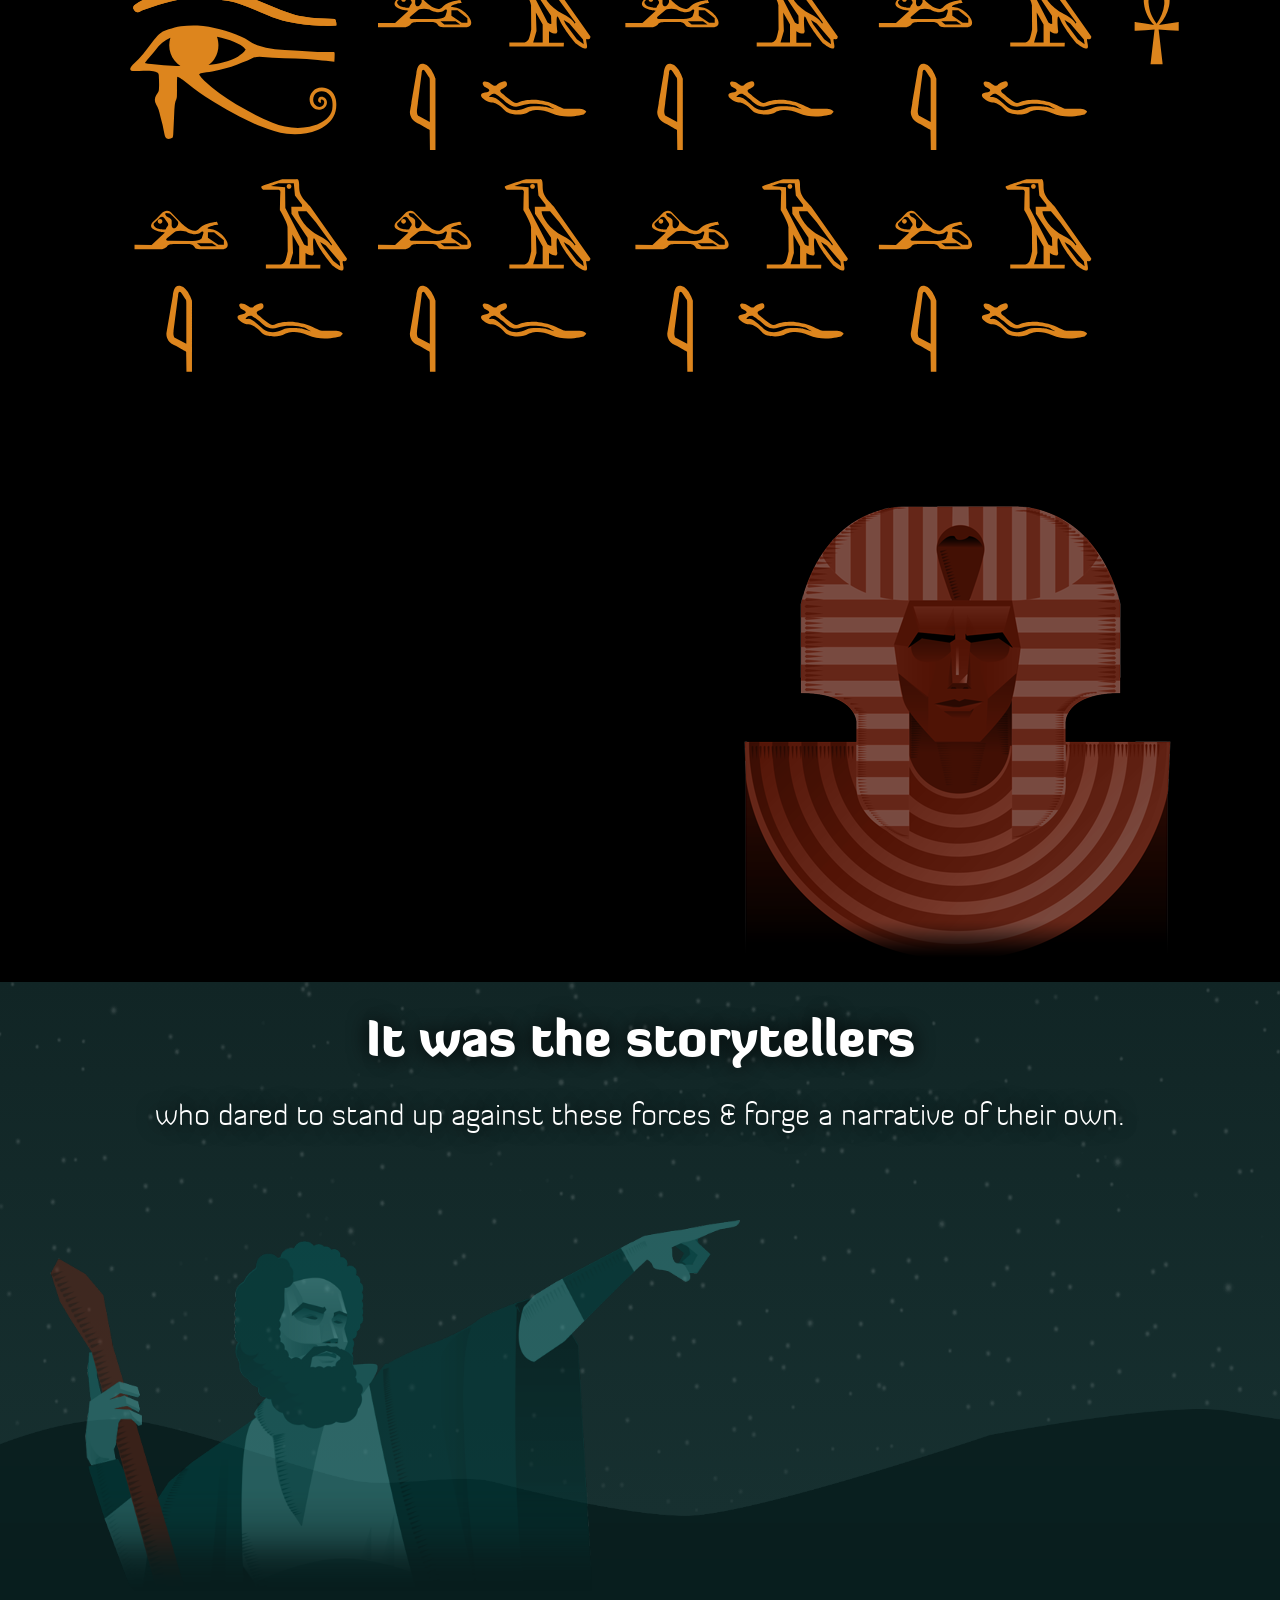
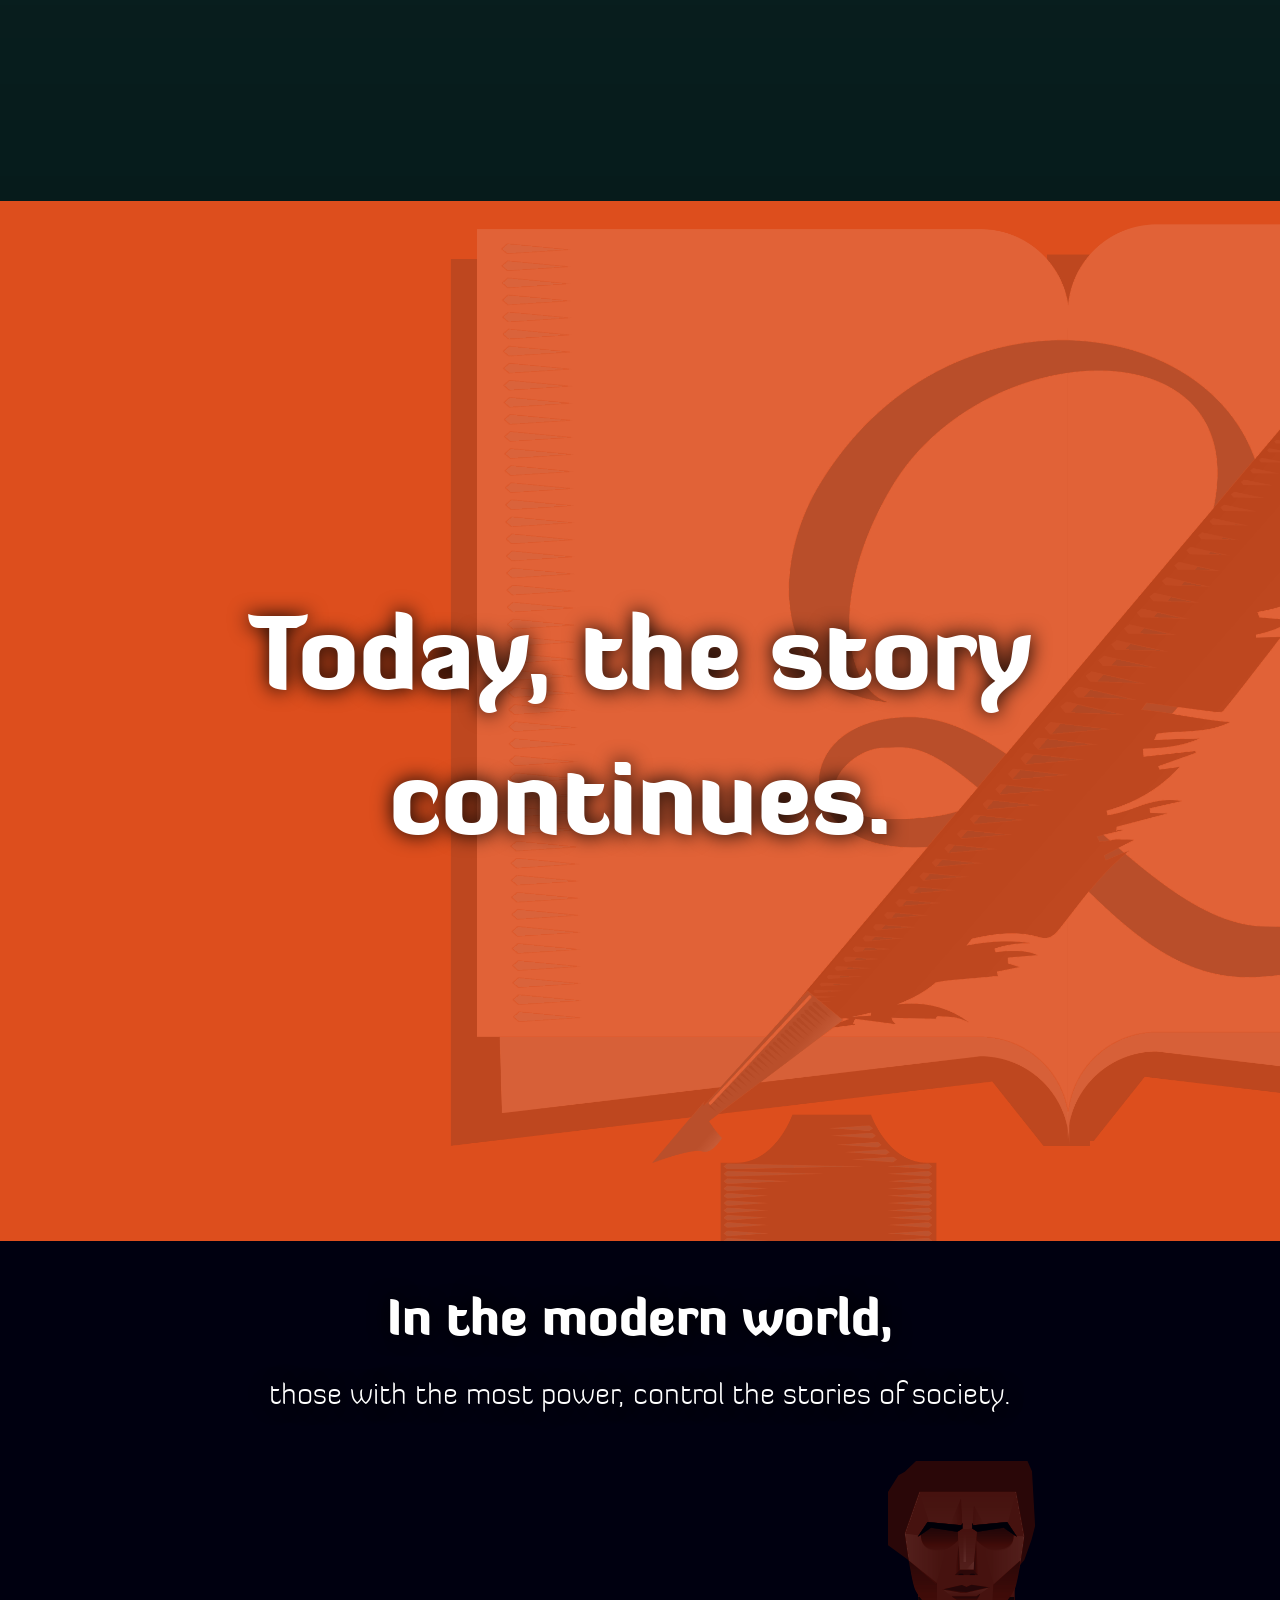
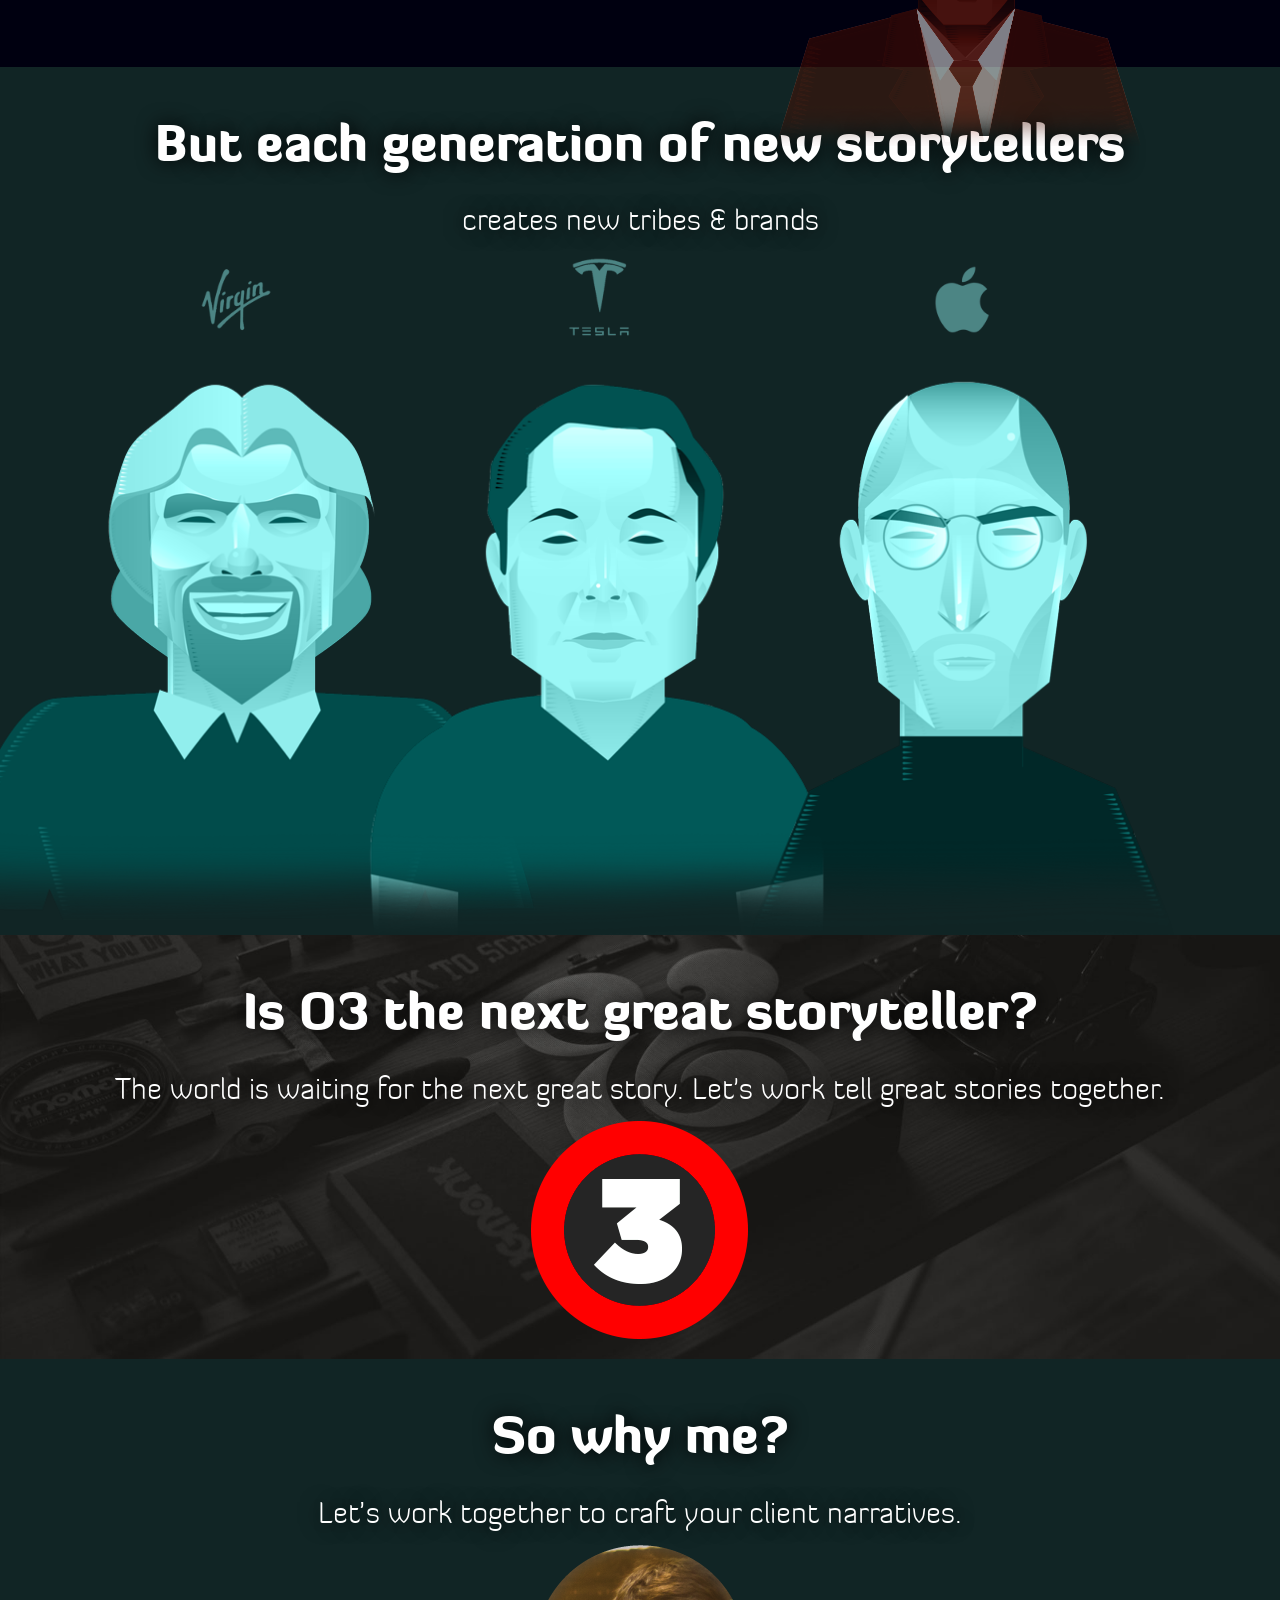
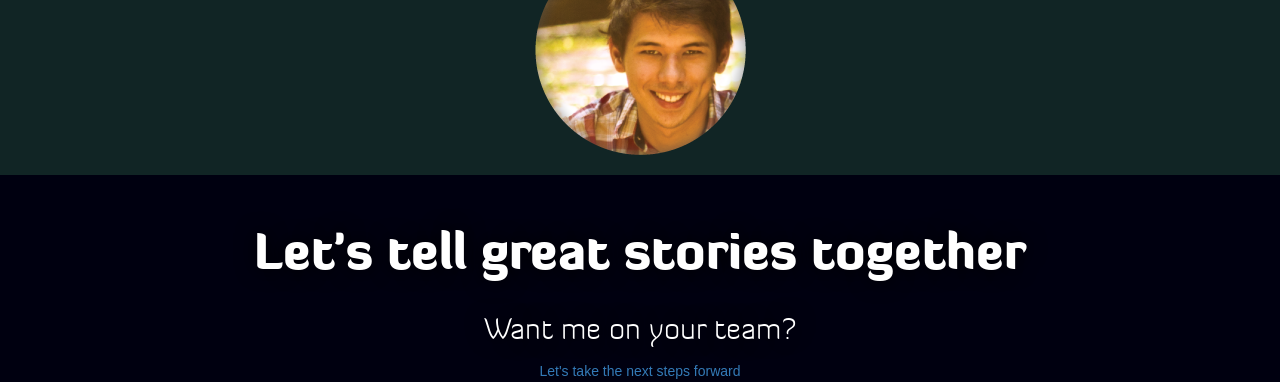
==== commit e029e085: "Dev QA -Final dev completed. Ready for responsive QA" ====
--- a/index.html
+++ b/index.html
@@ -32,7 +32,7 @@
           <div class="container">
             <img id="quill" src="img/quill.png" class="center-block">
             <h1 class="text-center">The Story of Stories</h1>
-            <h2 class="text-center">and why they matter today</h2>     
+            <h3 class="text-center">a work sample for O3 Creative</h3>     
           </div>
         </div>
       </section>
@@ -41,7 +41,7 @@
         <div class="content">
           <div class="container">
             <div class="copy">
-              <h2 class="text-center">Since the dawn of time</h2>
+              <h2 class="text-center">Since the dawn of time,</h2>
               <h3 class="text-center">we’ve told stories.</h3>  
              </div>
       
@@ -55,17 +55,22 @@
         <div class="content">
           <div class="container">
             <h2 class="text-center">Across history, these stories shaped us</h2>
-            <h3 class="text-center">into cultures &amp; tribes </h3>        
+            <h3 class="text-center">into cultures &amp; tribes.</h3>        
             <div class="row">
-               <div class="col-xs-4">
-                  <img id="quill" src="img/object.png" class="center-block disappear tribesPeople fade-in-tribes1">
-               </div>
-               <div class="col-xs-4">
-                  <img id="quill" src="img/object.png" class="center-block disappear tribesPeople fade-in-tribes2">
-               </div>
-               <div class="col-xs-4">
-                  <img id="quill" src="img/object.png" class="center-block disappear tribesPeople fade-in-tribes3">
-               </div>                            
+            <div class="row">
+                <div class="col-xs-4 disappear fade-in-tribes1">
+                    <img src="img/logo-bablyon.png" alt="Virgin Logo" class="logos center-block">
+                    <img src="img/tribesman-babylon.png" class="center-block tribesPeople">
+                 </div>
+                 <div class="col-xs-4 disappear fade-in-tribes2">
+                    <img src="img/logo-aztec.png" alt="Aztec Logo" class="logos zone4 center-block">
+                    <img src="img/tribesman-aztec.png" class="center-block tribesPeople">
+                 </div>
+                 <div class="col-xs-4 disappear fade-in-tribes3">
+                    <img src="img/logo-greek.png" alt="Greek Logo" class="logos center-block">
+                    <img src="img/tribesman-greek.png" class="center-block tribesPeople">
+                 </div>     
+                          
             </div>            
           </div>
         </div>
@@ -74,11 +79,11 @@
     <section id="egypt" class="container-fluid">
         <div class="content">
           <div class="container">
-            <h2 class="text-center">In the days of old</h2>
+            <h2 class="text-center">In ancient times,</h2>
             <h3 class="text-center">those with the most power, controlled the stories of society.</h3>
             
             <!-- SVG Graphic  -->
-            <svg version="1.1" id="glyphSVG" class="zone1"xmlns="http://www.w3.org/2000/svg" xmlns:xlink="http://www.w3.org/1999/xlink" x="0px" y="0px"
+          <svg version="1.1" id="glyphSVG" class="zone1"xmlns="http://www.w3.org/2000/svg" xmlns:xlink="http://www.w3.org/1999/xlink" x="0px" y="0px"
                width="100%" viewBox="0 0 960 560" enable-background="new 0 0 960 560" xml:space="preserve">
             <g>
               <path fill="#DD851D" class="glyph-items color-egypt-glyph" d="M282.836,140.963c0,2.607-3.909,2.607-3.909,0C278.927,138.357,282.836,138.357,282.836,140.963"/>
@@ -398,7 +403,7 @@
               c1.117-9.754,2.273-19.496,3.387-29.246c-5.195,0.328-10.383,0.746-15.578,1.121c-0.395,0.016-0.809,0.109-1.195-0.027v-7.328
               c0.5,0.035,1,0.109,1.496,0.191c4.938,0.77,9.879,1.52,14.816,2.293c-4.688-4.863-7.719-11.301-8.465-18.02
               c-0.137-1.309-0.25-2.633-0.086-3.945C904.514,138.294,905.365,136.095,906.83,134.372z"/>
-            </svg>
+          </svg>
             <img id="pharoah" src="img/egypt-pharoah.png" class="pull-right disappear zone4 fade-in-egypt">
           </div>
         </div>      
@@ -407,7 +412,7 @@
         <div class="content">
           <div class="container">
             <h2 class="text-center">It was the storytellers</h2>
-            <h3 class="text-center">who dared to stand up against these forces and forge a narrative of their own</h3> 
+            <h3 class="text-center">who dared to stand up against these forces &amp; forge a narrative of their own.</h3> 
             <div class="row">
               <div class="col-md-8">
                 <img id="mosesMoses" src="img/moses-moses.png" alt="Moses leading the people" class="pull-left disappear fade-in-moses">
@@ -416,13 +421,13 @@
             </div>       
           </div>
         </div> 
-        <img id="moses-ground" alt="Egypt" src="img/dawn-ground.png" class="center-block">
+        <img id="moses-ground" alt="Egypt" src="img/dawn-ground.png" class="pull-right">
 
     </section>
     <section id="today" class="container-fluid">
         <div class="content">
           <div class="container">
-            <h1 class="text-center">Today, the story continues</h2>
+            <h1 class="text-center">Today, the story continues.</h2>
           </div>
         </div>      
     </section>
@@ -538,7 +543,7 @@
       //Egypt 
       var tweenFadeEgypt = TweenMax.to( $('.fade-in-egypt'), .3, {css:{
           opacity: 1,
-          marginTop: -100,
+          marginTop: -200,
           marginBottom: -40,
         }});
       controller.addTween('.fade-in-egypt', tweenFadeEgypt, 0); 
--- a/css/style.css
+++ b/css/style.css
@@ -15,8 +15,7 @@
 h1, h2, h3 {
   color: white;
   line-height: 1.45;
-  text-shadow: 0px 0px 20px #000;
-  margin-top: 10vh; }
+  text-shadow: 0px 0px 20px #000; }
 
 h1, h2 {
   font-family: "DiavloBlack", "Helvetica Neue", "Helvetica", "Roboto", "Arial", sans-serif; }
@@ -54,7 +53,7 @@
   background-image: url("../img/bg/introBack.png");
   background-color: #438c8c;
   background-size: 100%;
-  height: 100vh;
+  min-height: 100vh;
   background-repeat: no-repeat; }
   #intro * #quill {
     width: 100%;
@@ -63,17 +62,27 @@
 #dawn {
   padding: 0;
   background-image: url("../img/bg/dawnBack.png"), -webkit-linear-gradient(#112525 0, #1a3636 100%);
-  background-image: url("../img/bg/dawnBack.png"), linear-gradient(to   , #1a3636 100%); }
+  background-image: url("../img/bg/dawnBack.png"), linear-gradient(to   , #1a3636 100%);
+  overflow: hidden; }
   #dawn * #dawn-campfire {
     max-width: 400px; }
   #dawn #dawn-ground {
     width: 100%;
-    margin-top: -23%; }
+    min-width: 1200px;
+    margin-top: -300px; }
 
 #tribes {
   background-color: #112525; }
+  #tribes * .row {
+    margin-bottom: 0; }
+    #tribes * .row .col-xs-4 {
+      width: 51%;
+      padding: 0px;
+      margin: 0% -10%; }
   #tribes * .tribesPeople {
-    margin-top: 75px; }
+    width: 100%;
+    margin-top: 75px;
+    margin-bottom: -20px; }
 
 #egypt {
   background-color: black; }
@@ -115,6 +124,7 @@
     fill: #e8a24f; } }
 #moses {
   padding: 0;
+  overflow: hidden;
   background-image: url("../img/bg/dawnBack.png"), -webkit-linear-gradient(#112525 0, #1a3636 100%);
   background-image: url("../img/bg/dawnBack.png"), linear-gradient(to   , #1a3636 100%); }
   #moses * #mosesMoses {
@@ -123,7 +133,8 @@
     max-width: 1000px; }
   #moses #moses-ground {
     width: 100%;
-    margin-top: -23%; }
+    min-width: 1200px;
+    margin-top: -300px; }
 
 #today {
   background-image: url("../img/bg/todayBack.png");
@@ -143,7 +154,7 @@
     #ceos * .row .col-xs-4 {
       width: 51%;
       padding: 0px;
-      margin: 0% 10%; }
+      margin: 0% -10%; }
   #ceos * .ceos {
     width: 100%;
     margin-bottom: -20px; }
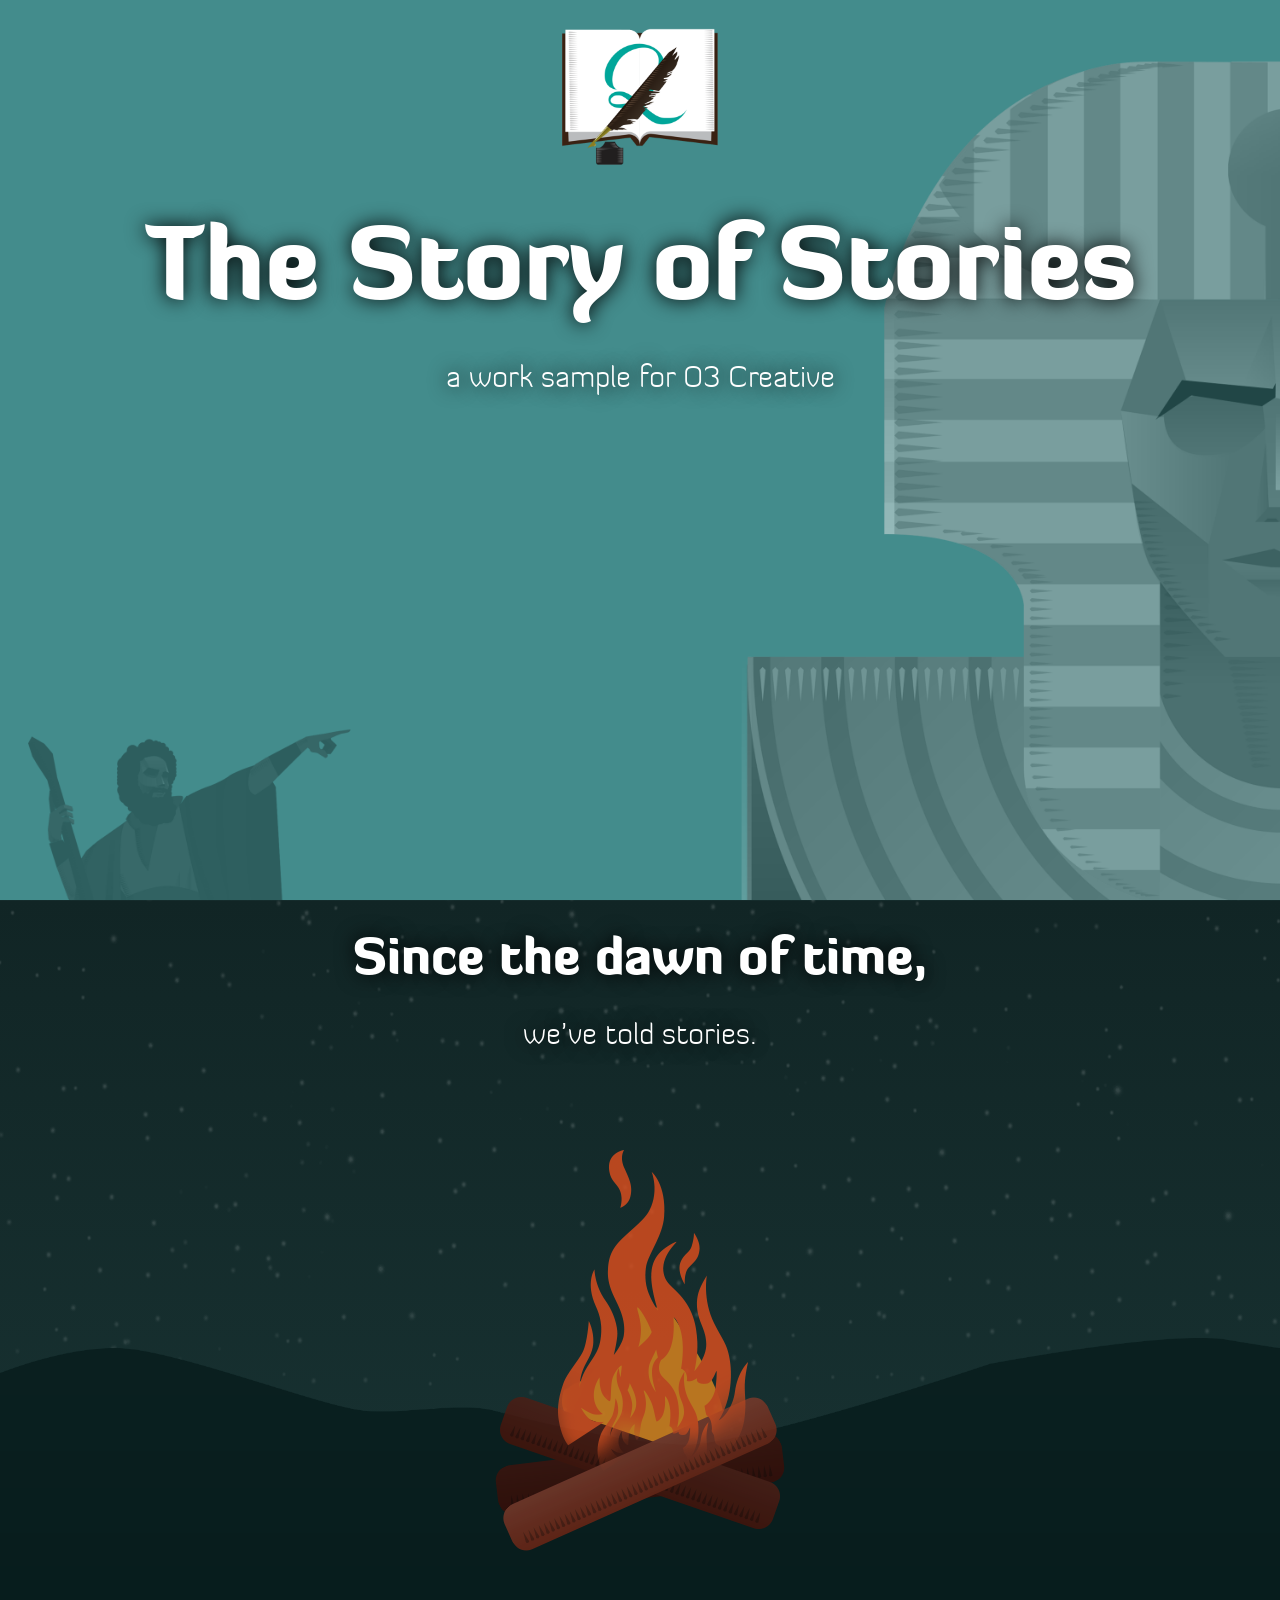
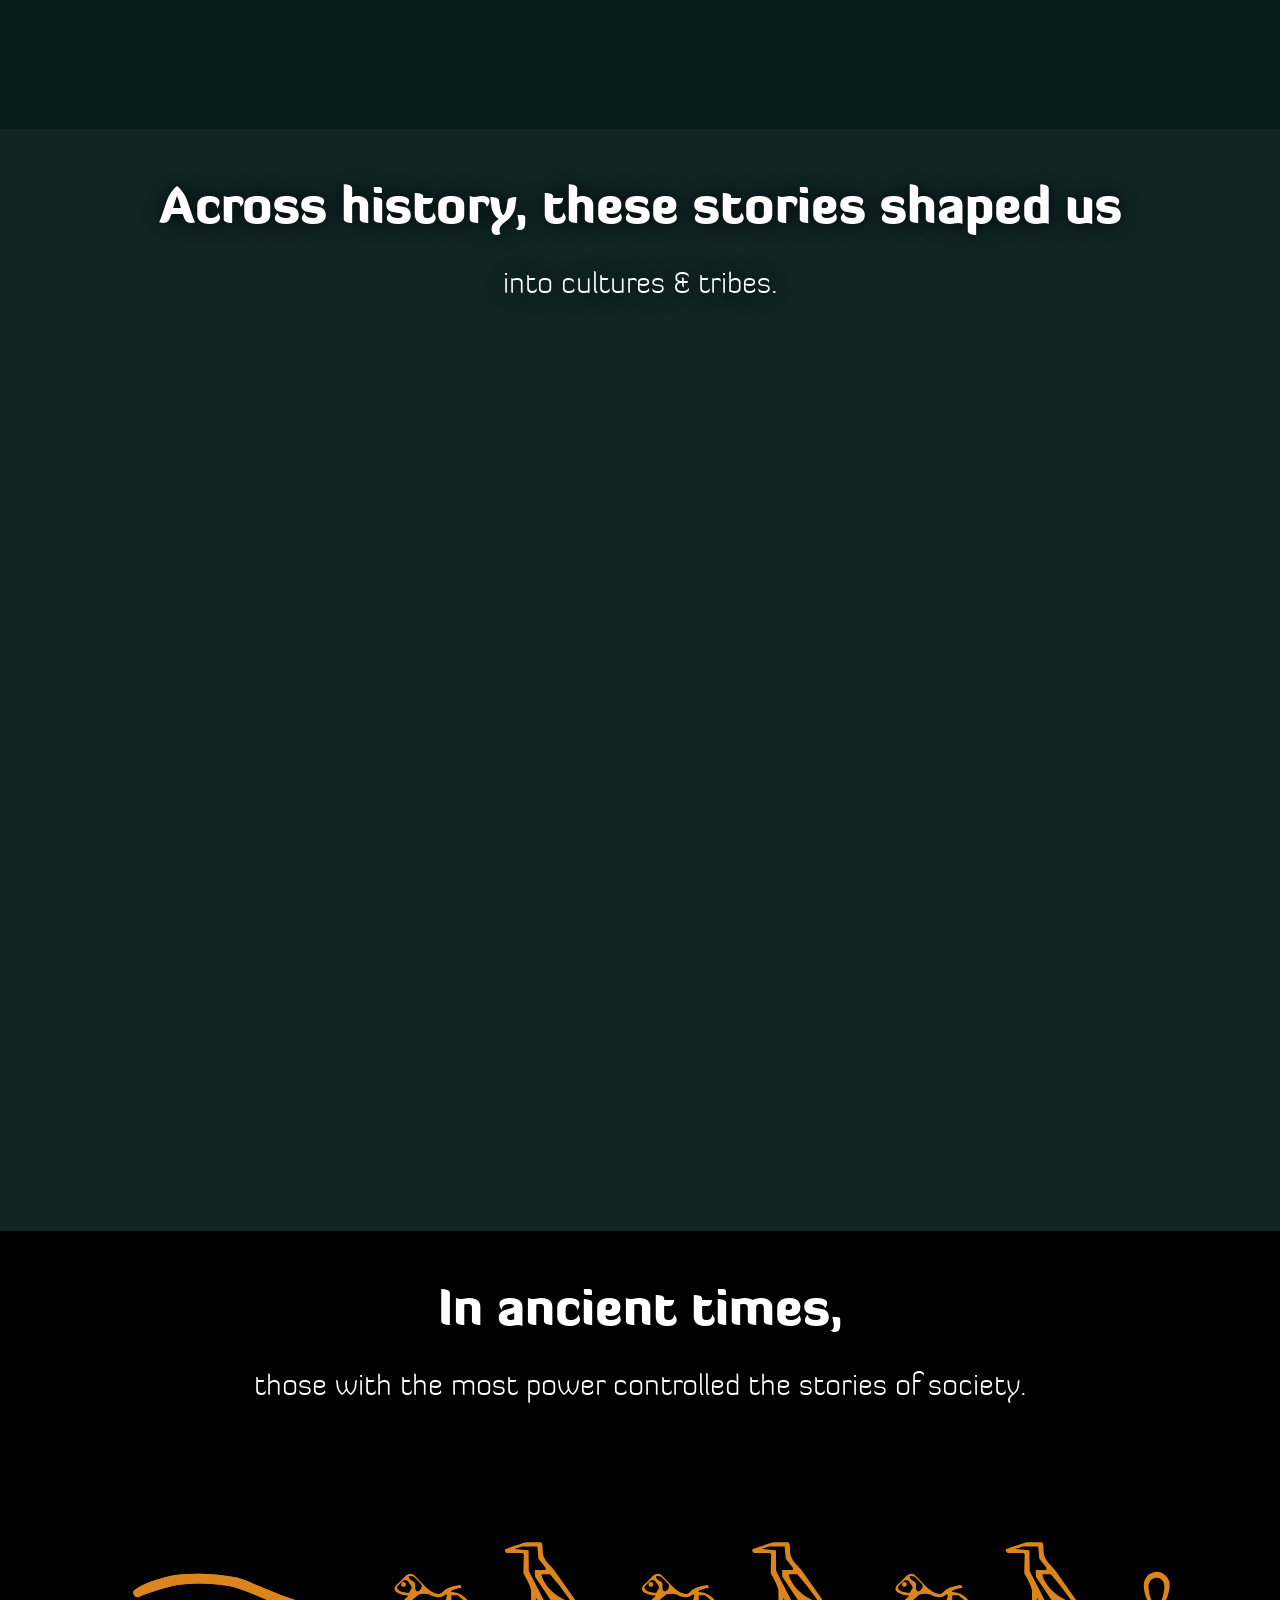
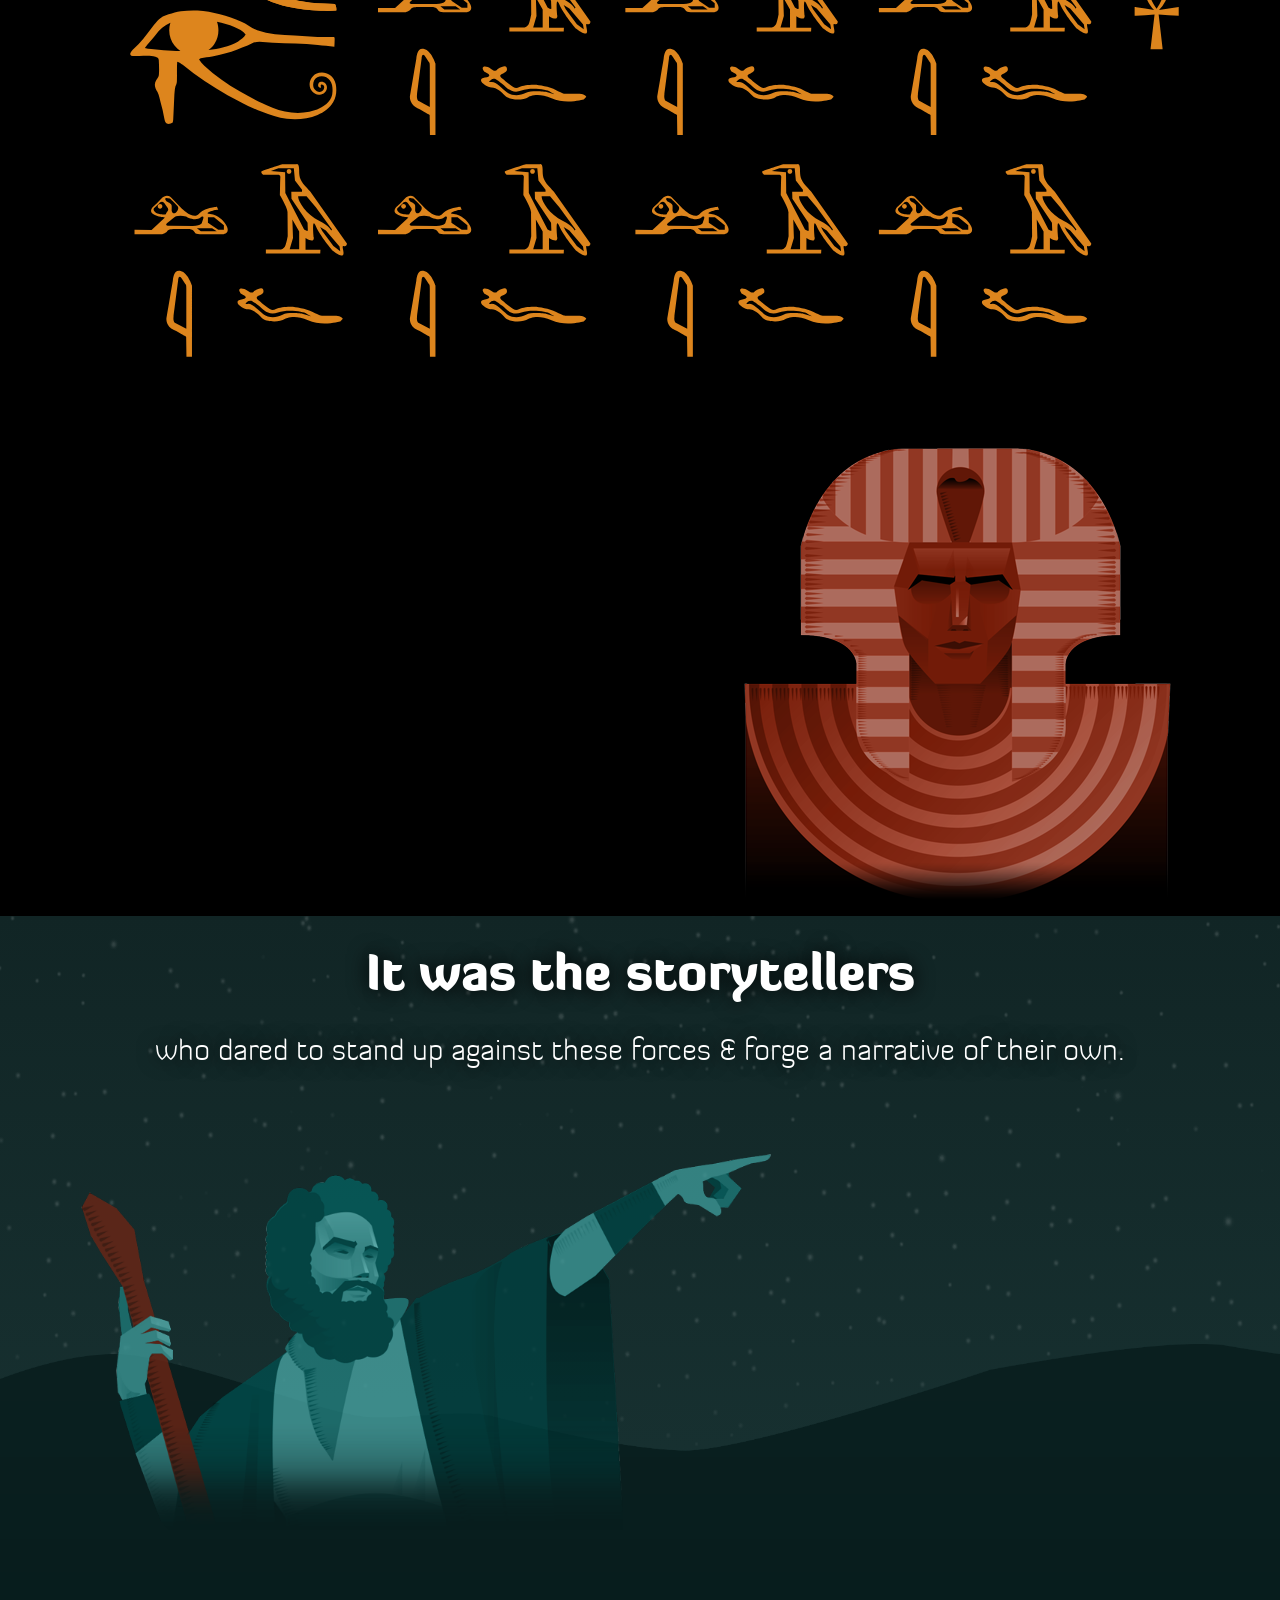
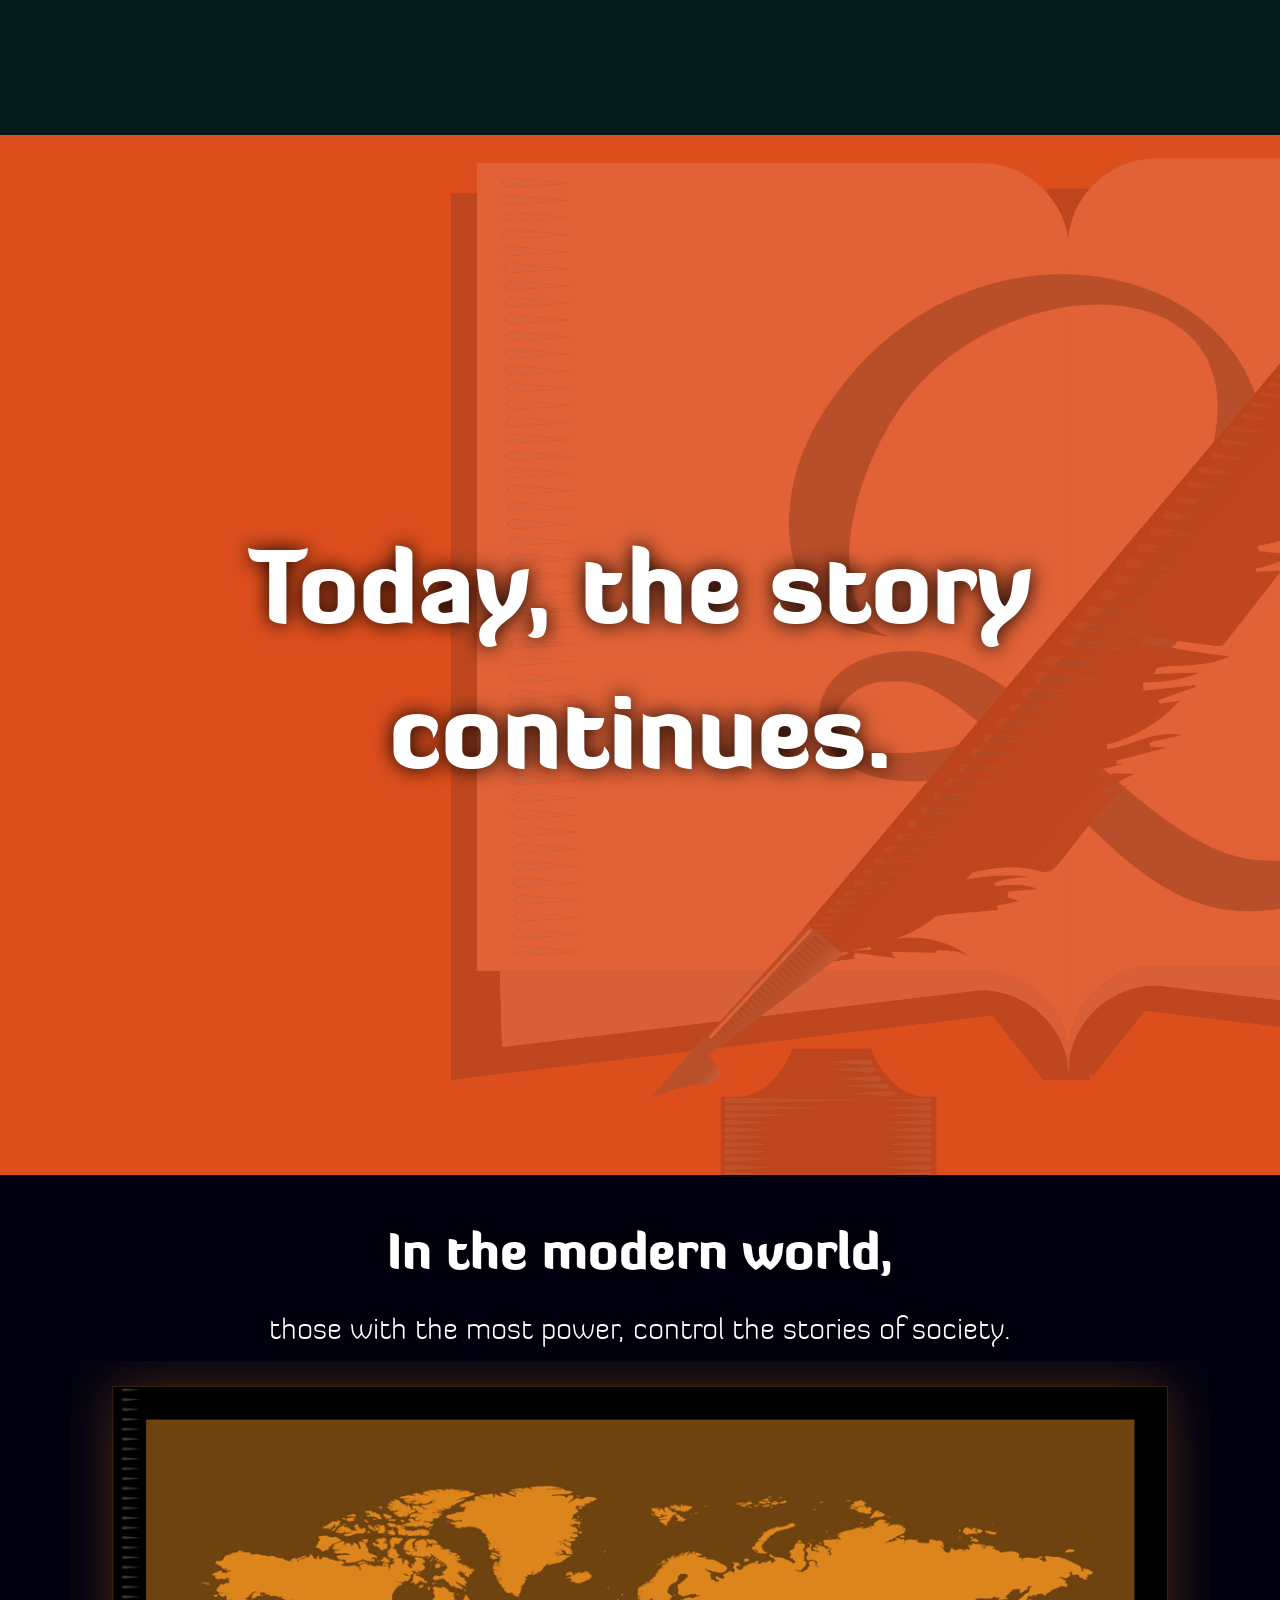
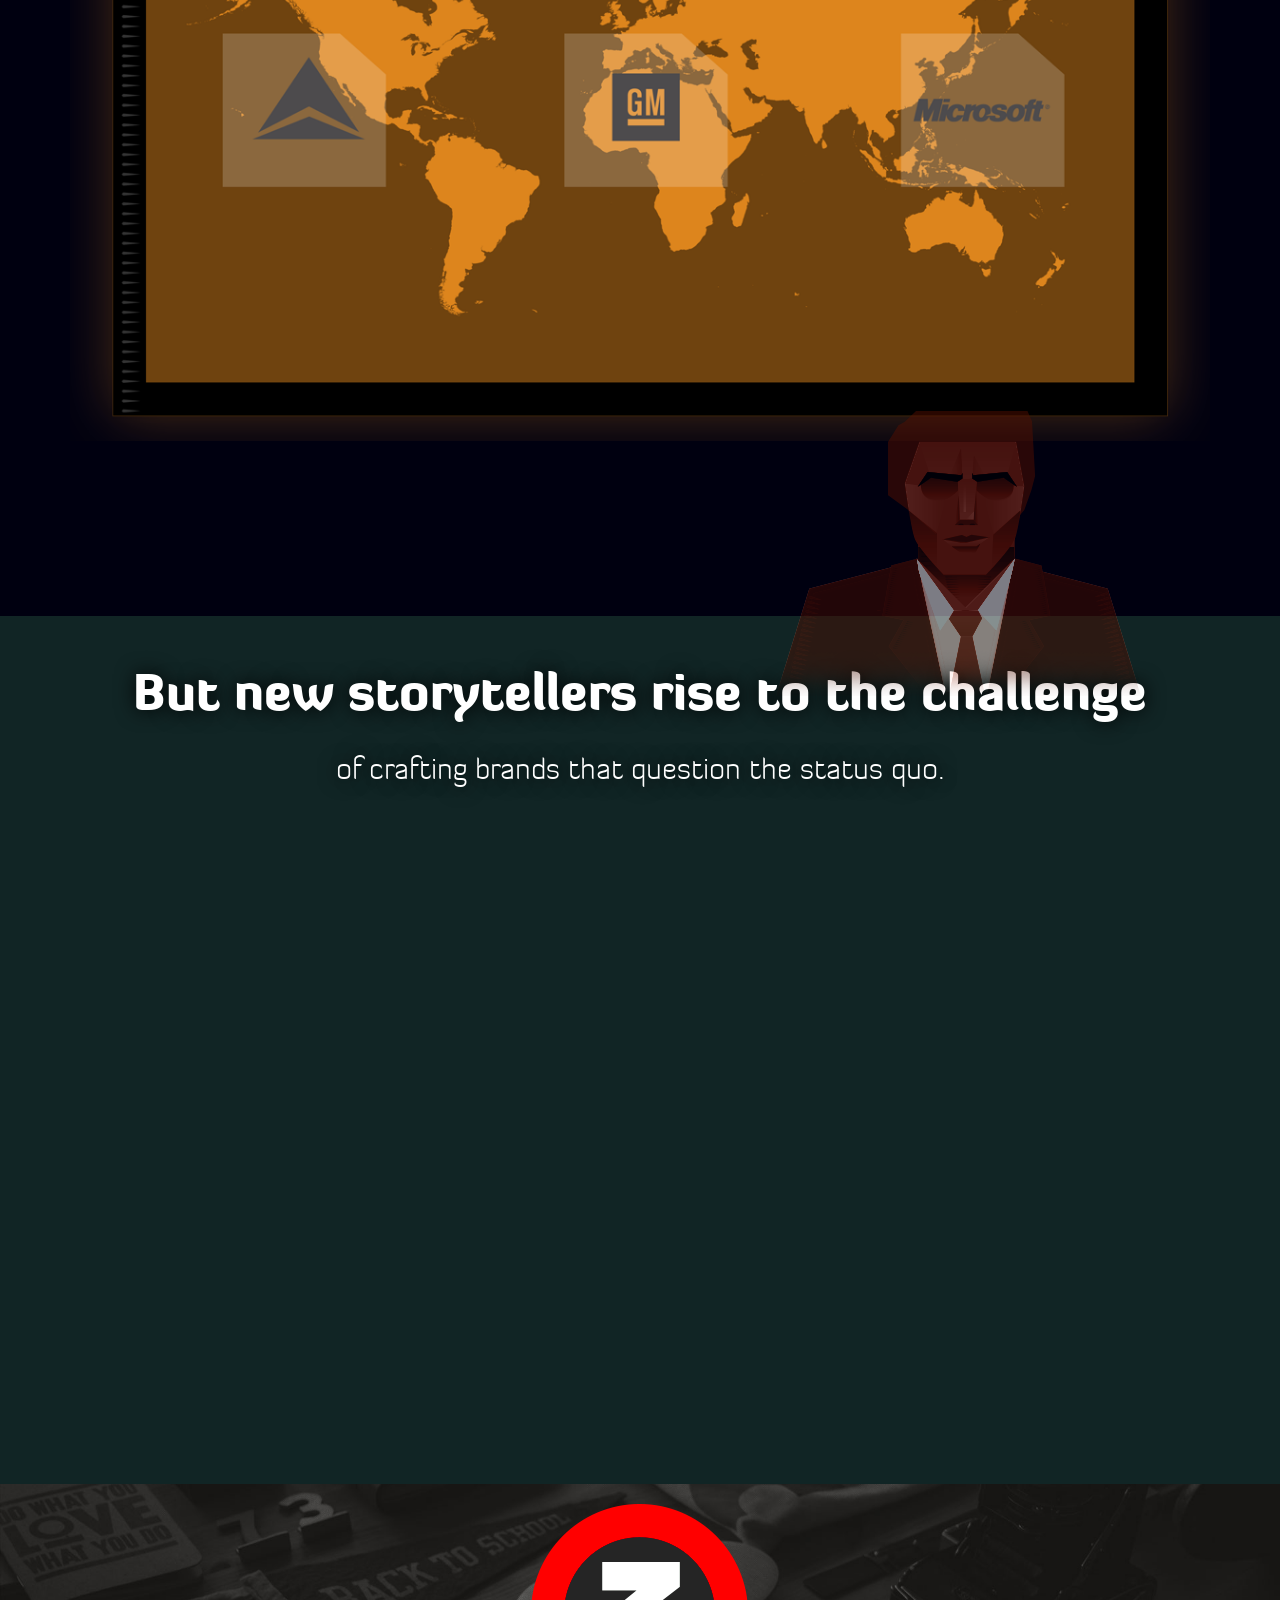
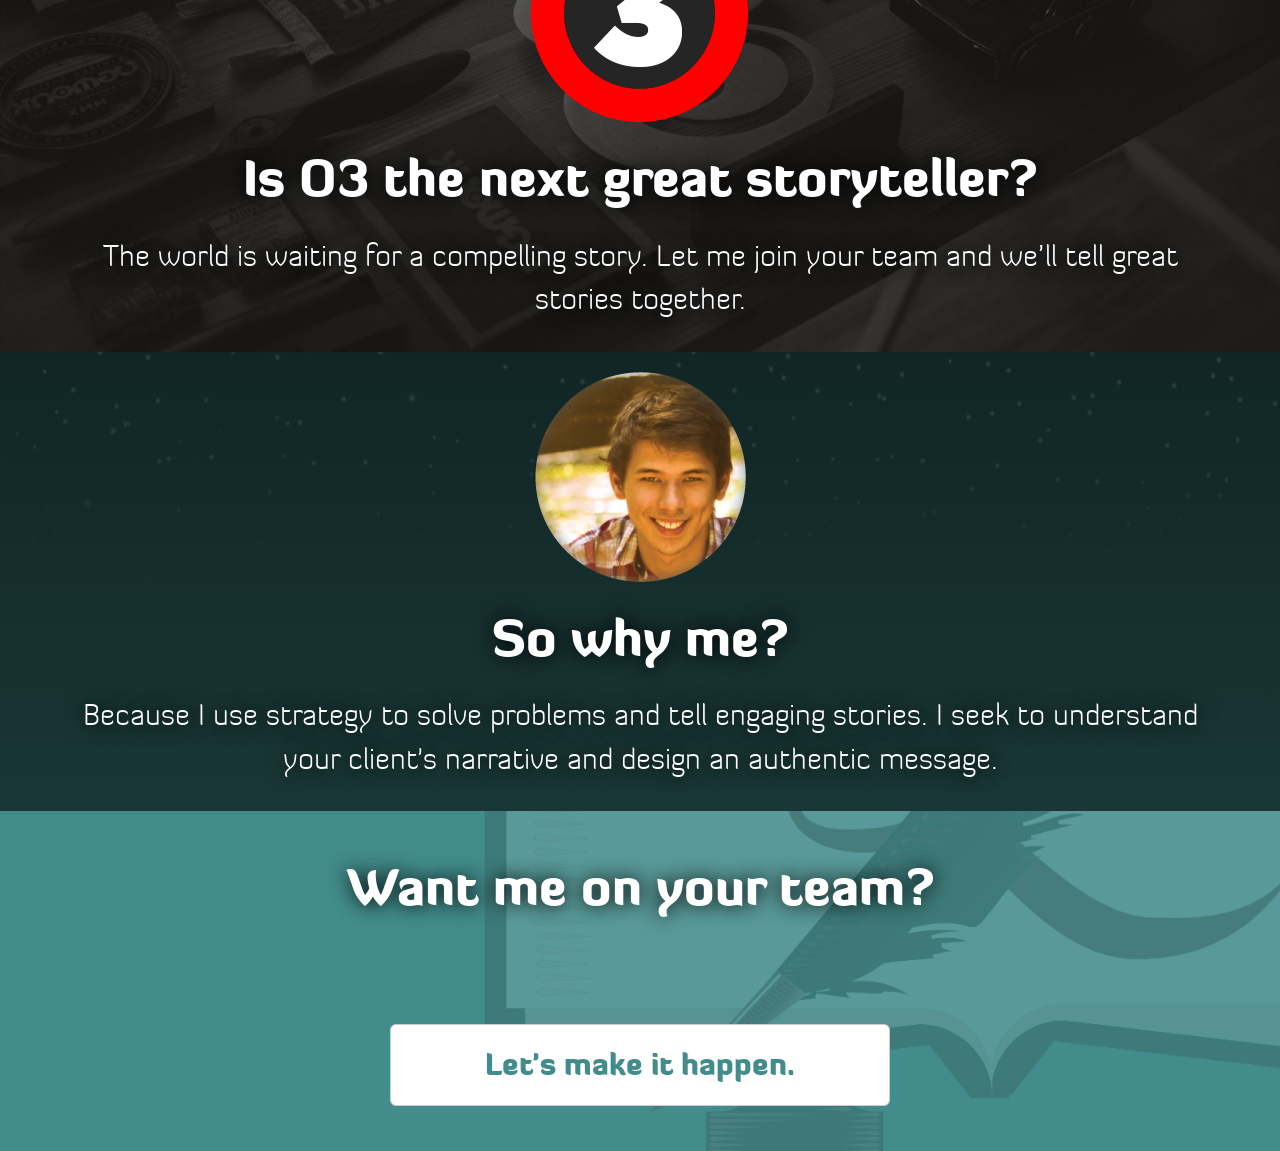
==== commit 0215ab0c: "Content QA -Finished with final content. -QA" ====
--- a/index.html
+++ b/index.html
@@ -80,7 +80,7 @@
         <div class="content">
           <div class="container">
             <h2 class="text-center">In ancient times,</h2>
-            <h3 class="text-center">those with the most power, controlled the stories of society.</h3>
+            <h3 class="text-center">those with the most power controlled the stories of society.</h3>
             
             <!-- SVG Graphic  -->
           <svg version="1.1" id="glyphSVG" class="zone1"xmlns="http://www.w3.org/2000/svg" xmlns:xlink="http://www.w3.org/1999/xlink" x="0px" y="0px"
@@ -435,7 +435,7 @@
         <div class="content">
           <div class="container">
             <h2 class="text-center">In the modern world,</h2>
-            <h3 class="text-center">those with the most power, control the stories of society.</h3>        
+            <h3 class="text-center">those with the most power, control the stories of society.</h3> <img id="newscastTV" src="img/newscaster-tv.png" class="center-block">         
             <img id="newscastMan" src="img/newscaster-newscaster.png" class="pull-right disappear zone4 fade-in-newscaster">          
           </div>
         </div>      
@@ -443,18 +443,18 @@
     <section id="ceos" class="container-fluid">
         <div class="content">
           <div class="container">
-            <h2 class="text-center">But each generation of new storytellers</h2>
-            <h3 class="text-center">creates new tribes &amp; brands</h3>        
+            <h2 class="text-center">But new storytellers rise to the challenge </h2>
+            <h3 class="text-center">of crafting brands that question the status quo. </h3>        
             <div class="row">
-               <div class="col-xs-4">
+               <div class="col-xs-4 disappear fade-in-Ceo1">
                   <img src="img/logo-virgin.png" alt="Virgin Logo" class="logos center-block">
                   <img src="img/ceos-richard-branson.png" class="center-block ceos">
                </div>
-               <div class="col-xs-4">
+               <div class="col-xs-4 disappear fade-in-Ceo2">
                   <img src="img/logo-tesla.png" alt="Tesla Logo" class="logos center-block">
                   <img src="img/ceos-elon-musk.png" class="center-block ceos">
                </div>
-               <div class="col-xs-4">
+               <div class="col-xs-4 disappear fade-in-Ceo3">
                   <img src="img/logo-apple.png" alt="Apple Logo" class="logos center-block">
                   <img src="img/ceos-steve-jobs.png" class="center-block ceos">
                </div>                            
@@ -465,27 +465,27 @@
     <section id="you" class="container-fluid">
         <div class="content">
           <div class="container">
+            <img id="o3" alt="O3 Logo" src="img/logo-o3.png" class="center-block">
             <h2 class="text-center">Is O3 the next great storyteller?</h2>
-            <h3 class="text-center">The world is waiting for the next great story. Let's work tell great stories together.</h3>        
-            <img id="o3" alt="O3 Logo" src="img/logo-o3.png" class="center-block">
+            <h3 class="text-center">The world is waiting for a compelling story. Let me join your team and we’ll tell great stories together.</h3>        
           </div>
         </div>      
     </section> 
     <section id="end" class="container-fluid">
         <div class="content">
           <div class="container">
+             <img id="tim" src="img/tim-rosenberg.png" class="center-block">          
             <h2 class="text-center">So why me?</h2>
-            <h3 class="text-center">Let’s work together to craft your client narratives. </h3>        
-            <img id="tim" src="img/tim-rosenberg.png" class="center-block">
+            <h3 class="text-center">Because I use strategy to solve problems and tell engaging stories. I seek to understand your client's narrative and design an authentic message.  </h3>        
           </div>
         </div>      
     </section> 
     <section id="cta" class="container-fluid">
         <div class="content">
           <div class="container">
-            <h2 class="text-center">Let's tell great stories together</h2>
-            <h3 class="text-center">Want me on your team?</h3>        
-            <a href="mailto:tim@quillor.com" class="button text-center center-block">Let's take the next steps forward</a>
+            <h2 class="text-center">Want me on your team?</h2>
+            <h3 class="text-center"></h3>        
+            <a href="mailto:tim@quillor.com" class="btn btn-default btn-lg text-center center-block">Let's make it happen.</a>
           </div>
         </div>      
     </section>       
@@ -541,7 +541,7 @@
       controller.addTween('.fade-in-tribes3', tweenFadeTribes3, 400); 
 
       //Egypt 
-      var tweenFadeEgypt = TweenMax.to( $('.fade-in-egypt'), .3, {css:{
+      var tweenFadeEgypt = TweenMax.to( $('.fade-in-egypt'), .4, {css:{
           opacity: 1,
           marginTop: -200,
           marginBottom: -40,
@@ -559,11 +559,26 @@
       //Newscaster 
       var tweenFadeNewscaster = TweenMax.to( $('.fade-in-newscaster'), .3, {css:{
           opacity: 1,
-          marginTop: 30,
+          marginTop: -100,
           marginBottom: -40,
         }});
       controller.addTween('.fade-in-newscaster', tweenFadeNewscaster, 0); 
 
+    // #### CEOs
+      var tweenFadeCeo1 = TweenMax.to( $('.fade-in-Ceo1'), .1, {css:{
+          opacity: 1,
+          marginTop: 0}});
+      controller.addTween('.fade-in-Ceo1', tweenFadeCeo1, 0);
+
+      var tweenFadeCeo2 = TweenMax.to( $('.fade-in-Ceo2'), .1, {css:{
+          opacity: 1,
+          marginTop: 0}});
+      controller.addTween('.fade-in-Ceo2', tweenFadeCeo2, 200);
+
+      var tweenFadeCeo3 = TweenMax.to( $('.fade-in-Ceo3'), .1, {css:{
+          opacity: 1,
+          marginTop: 0}});
+      controller.addTween('.fade-in-Ceo3', tweenFadeCeo3, 400); 
 
 
 
--- a/css/style.css
+++ b/css/style.css
@@ -1,7 +1,3 @@
-body {
-  background-image: -webkit-linear-gradient(#000010 0, #000010 50%, #000010 100%);
-  background-image: linear-gradient(to   , #000010 50%, #000010 100%); }
-
 @font-face {
   font-family: "DiavloBlack";
   font-style: normal;
@@ -12,6 +8,10 @@
   font-style: normal;
   font-weight: normal;
   src: url("fonts/diavloLight.eot?#iefix") format("embedded-opentype"), url("fonts/diavloLight.woff2") format("woff2"), url("fonts/diavloLight.woff") format("woff"), url("fonts/diavloLight.ttf") format("truetype"), url("fonts/diavloLight.svg#DiavloLight") format("svg"); }
+body {
+  background-image: -webkit-linear-gradient(#000010 0, #000010 50%, #000010 100%);
+  background-image: linear-gradient(to   , #000010 50%, #000010 100%); }
+
 h1, h2, h3 {
   color: white;
   line-height: 1.45;
@@ -22,6 +22,16 @@
 
 h3 {
   font-family: "DiavloLight", "Helvetica Neue", "Helvetica", "Roboto", "Arial", sans-serif; }
+
+.btn {
+  font-family: "DiavloBlack", "Helvetica Neue", "Helvetica", "Roboto", "Arial", sans-serif;
+  color: #438c8c;
+  width: 100%;
+  padding: 20px 40px;
+  max-width: 500px;
+  font-size: 30px;
+  margin-top: 100px;
+  margin-bottom: 50px; }
 
 .zone1, #egypt * .glyph-items {
   position: relative;
@@ -76,7 +86,7 @@
   #tribes * .row {
     margin-bottom: 0; }
     #tribes * .row .col-xs-4 {
-      width: 51%;
+      width: 50%;
       padding: 0px;
       margin: 0% -10%; }
   #tribes * .tribesPeople {
@@ -146,6 +156,9 @@
   margin-top: 10px;
   margin-bottom: -180px;
   z-index: 5; }
+#newscaster * #newscastTV {
+  width: 100%;
+  max-width: 1200px; }
 
 #ceos {
   background-color: #112525; }
@@ -168,8 +181,14 @@
   background-image: url("../img/bg/o3Back.jpg"); }
 
 #end {
-  background-color: #112525;
-  background-repeat: repeat;
-  background-size: 400px; }
+  background-image: url("../img/bg/dawnBack.png"), -webkit-linear-gradient(#112525 0, #1a3636 100%);
+  background-image: url("../img/bg/dawnBack.png"), linear-gradient(to   , #1a3636 100%);
+  background-repeat: no-repeat;
+  background-size: 100%; }
+
+#cta {
+  background-image: url("../img/bg/todayBack.png");
+  background-image: url("../img/bg/todayBack.png");
+  background-color: #438c8c; }
 
 /*# sourceMappingURL=style.css.map */
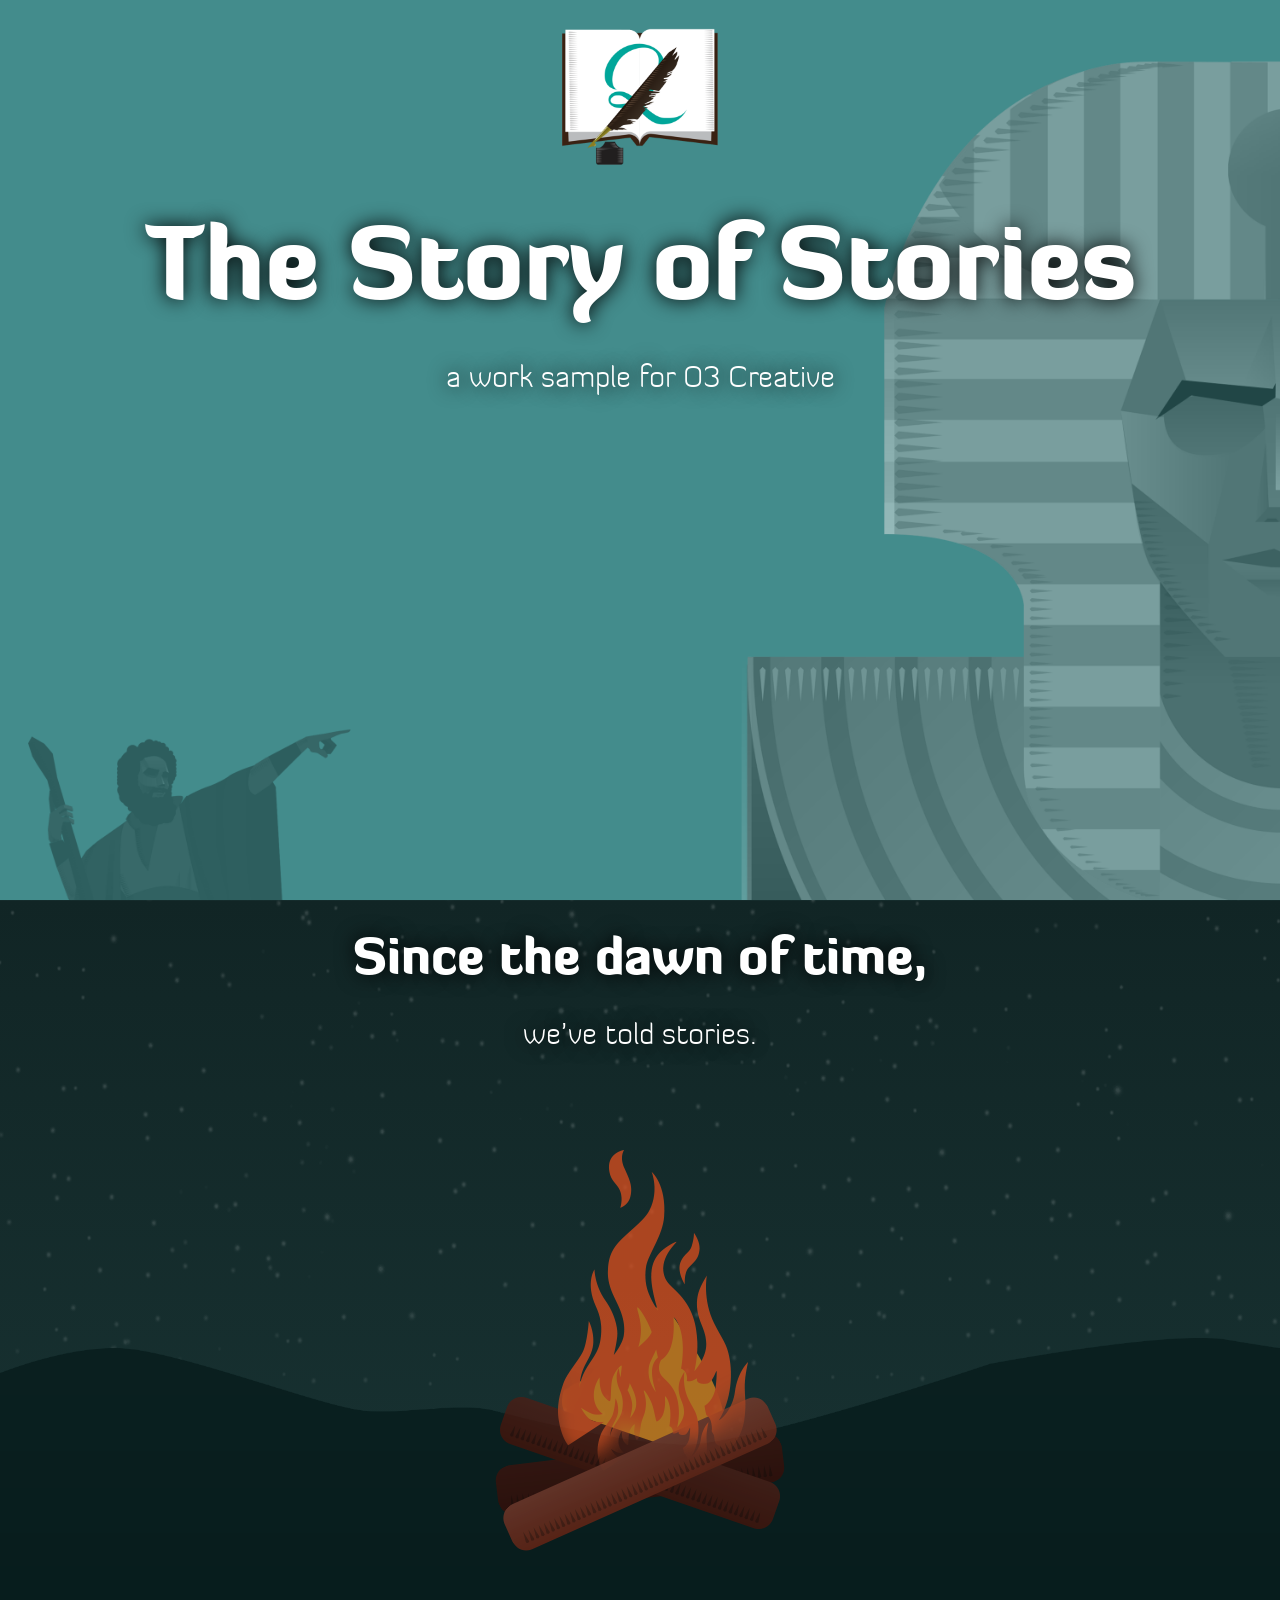
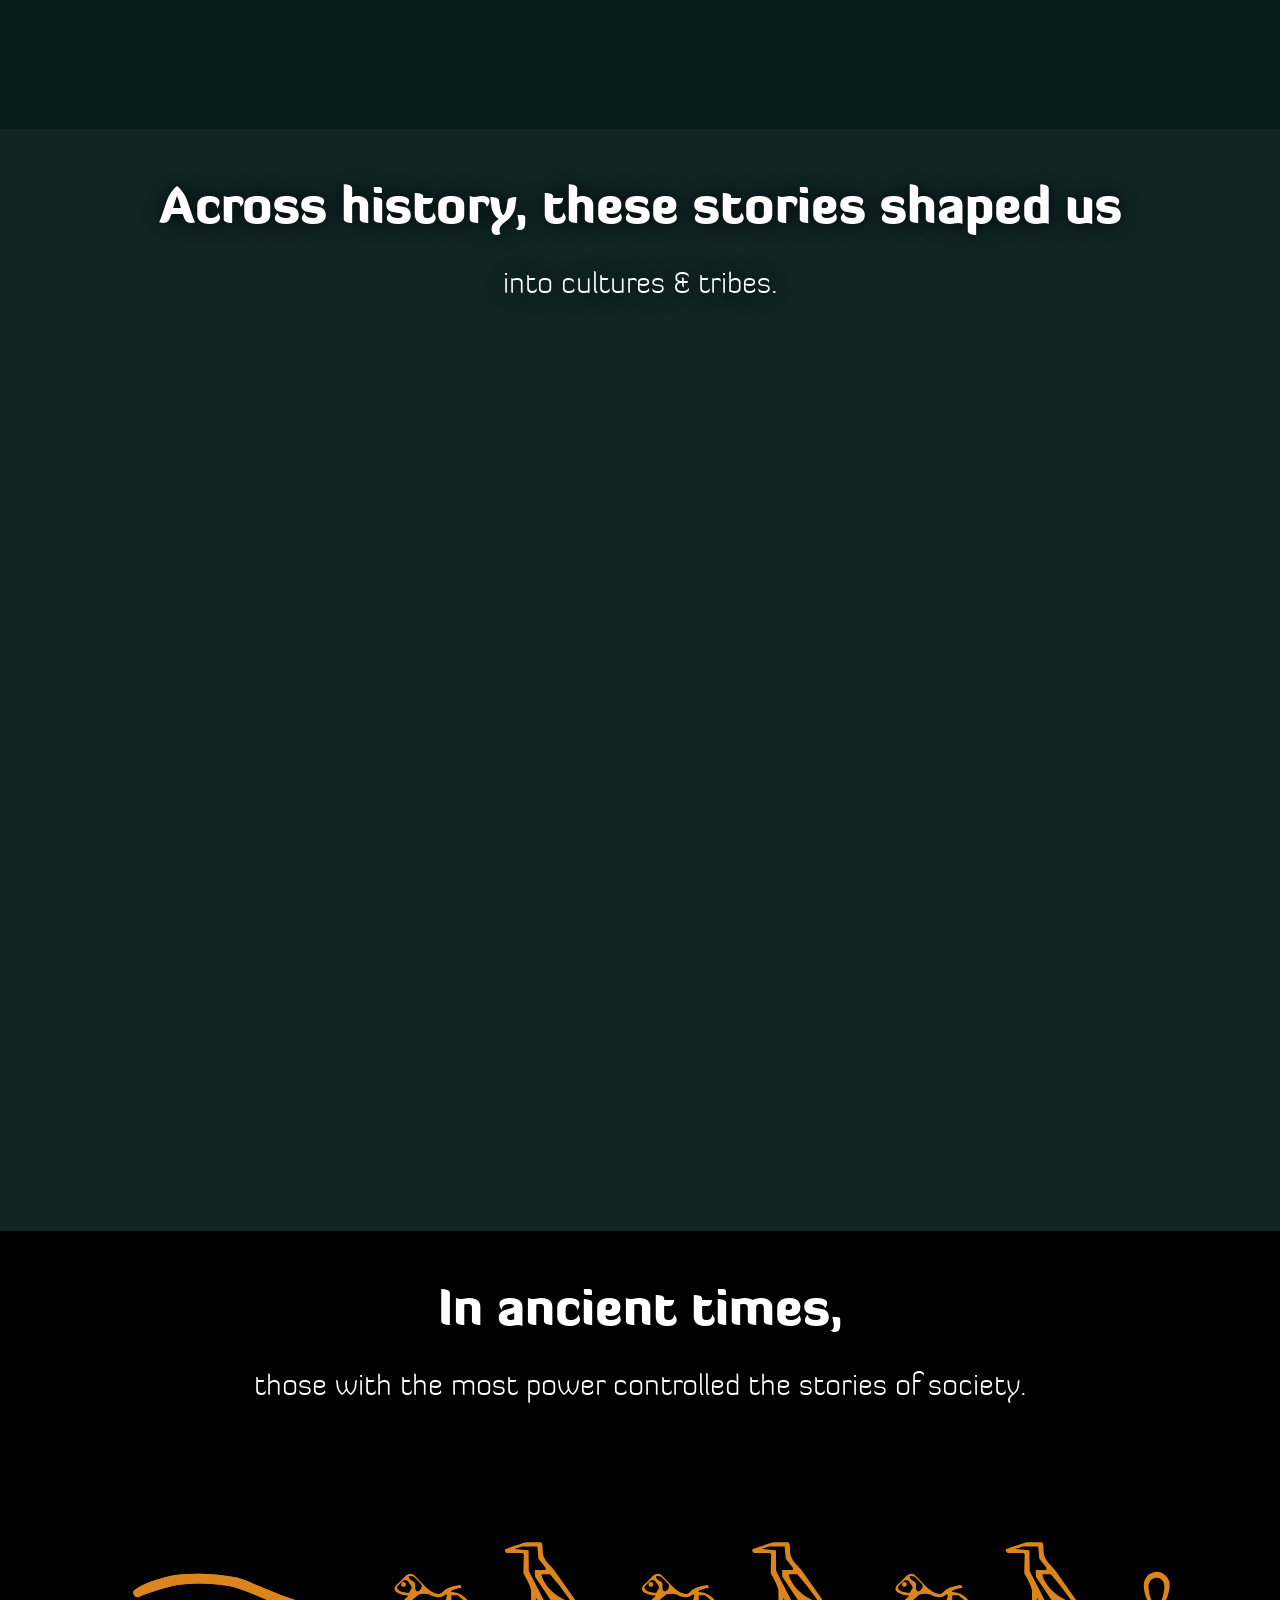
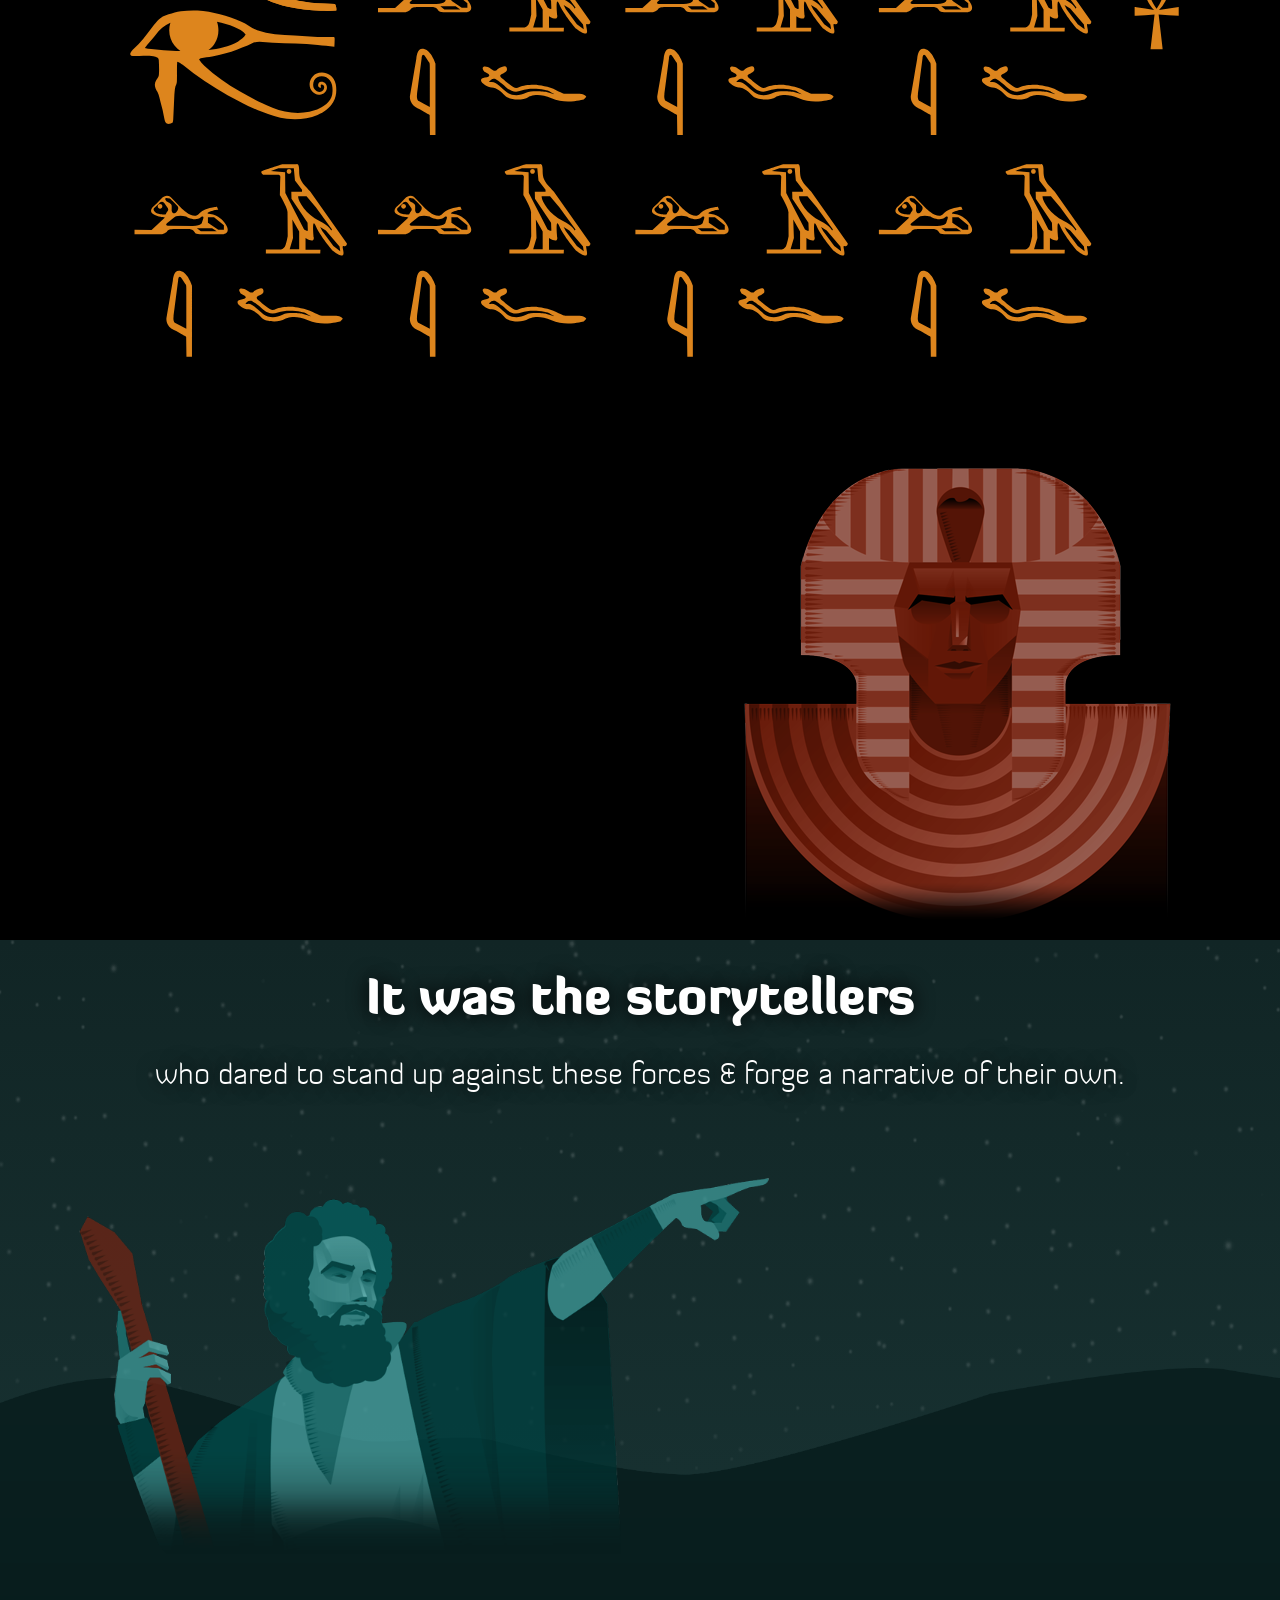
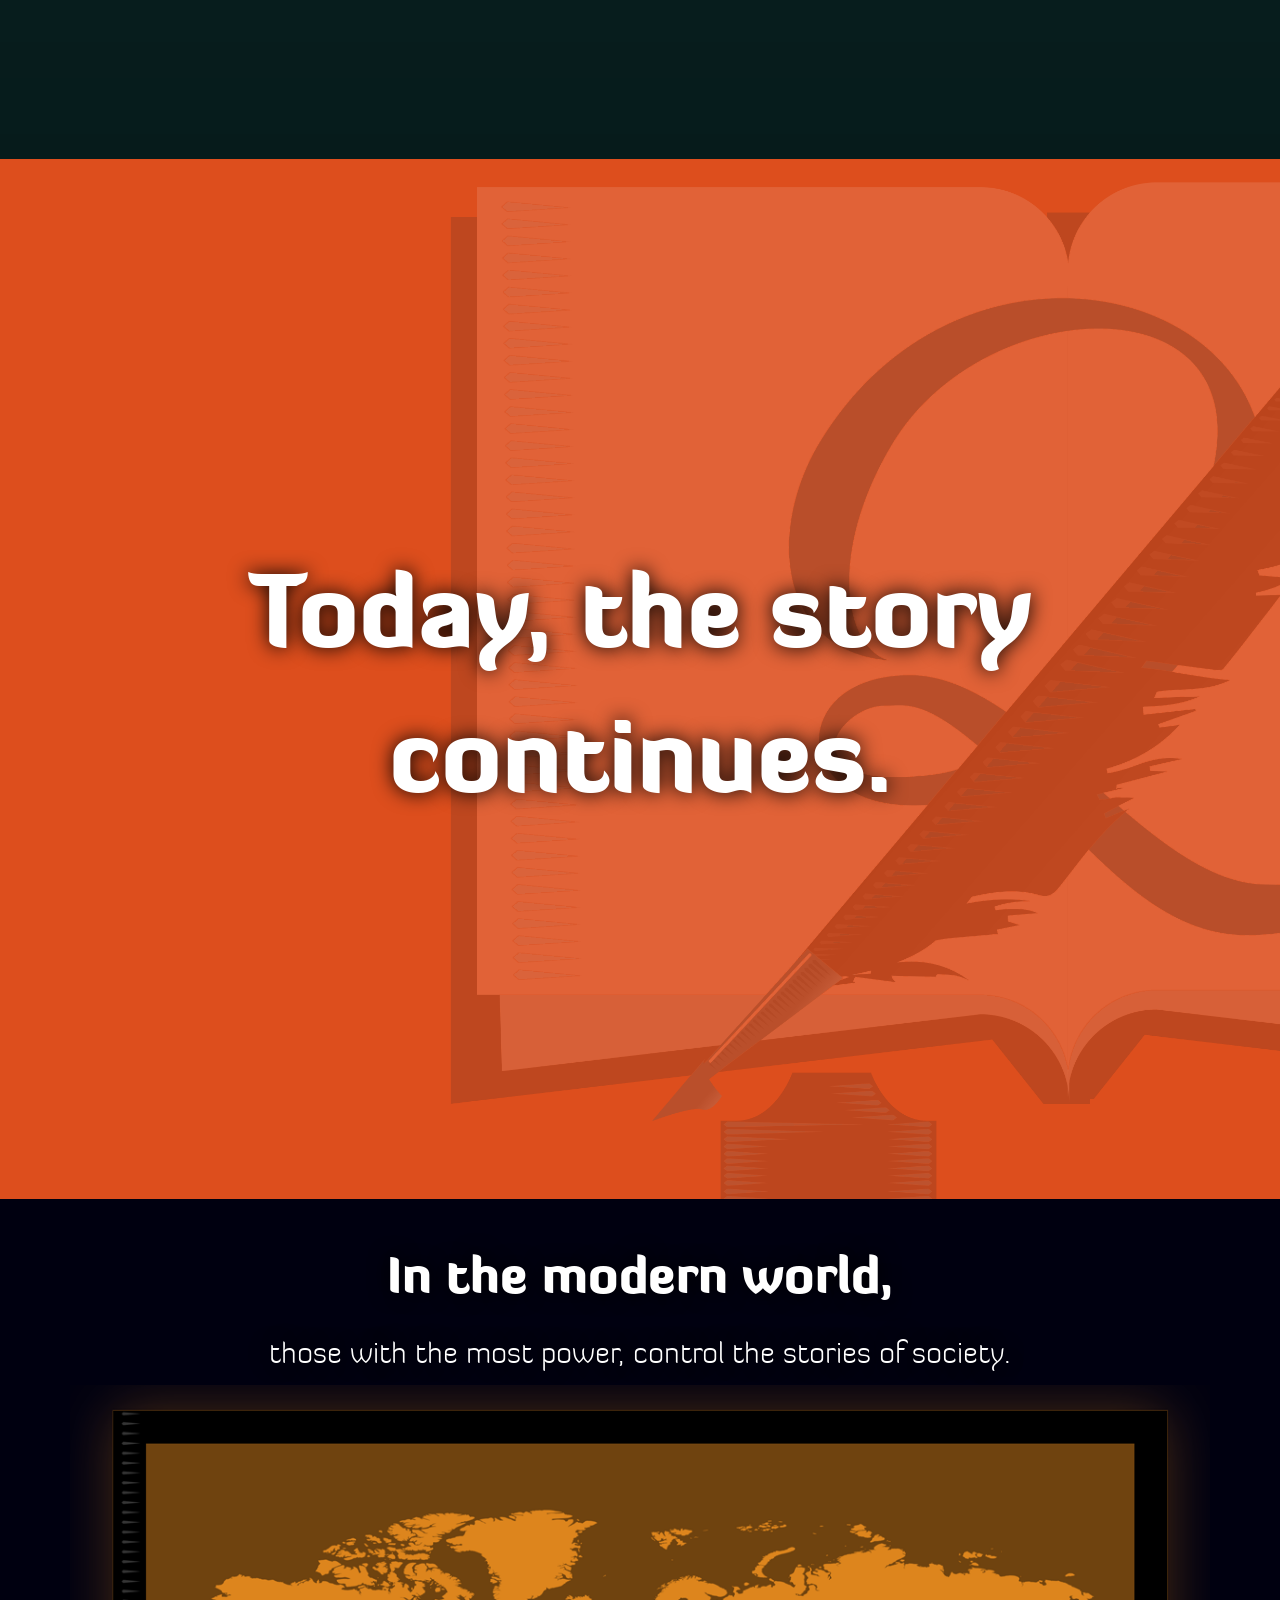
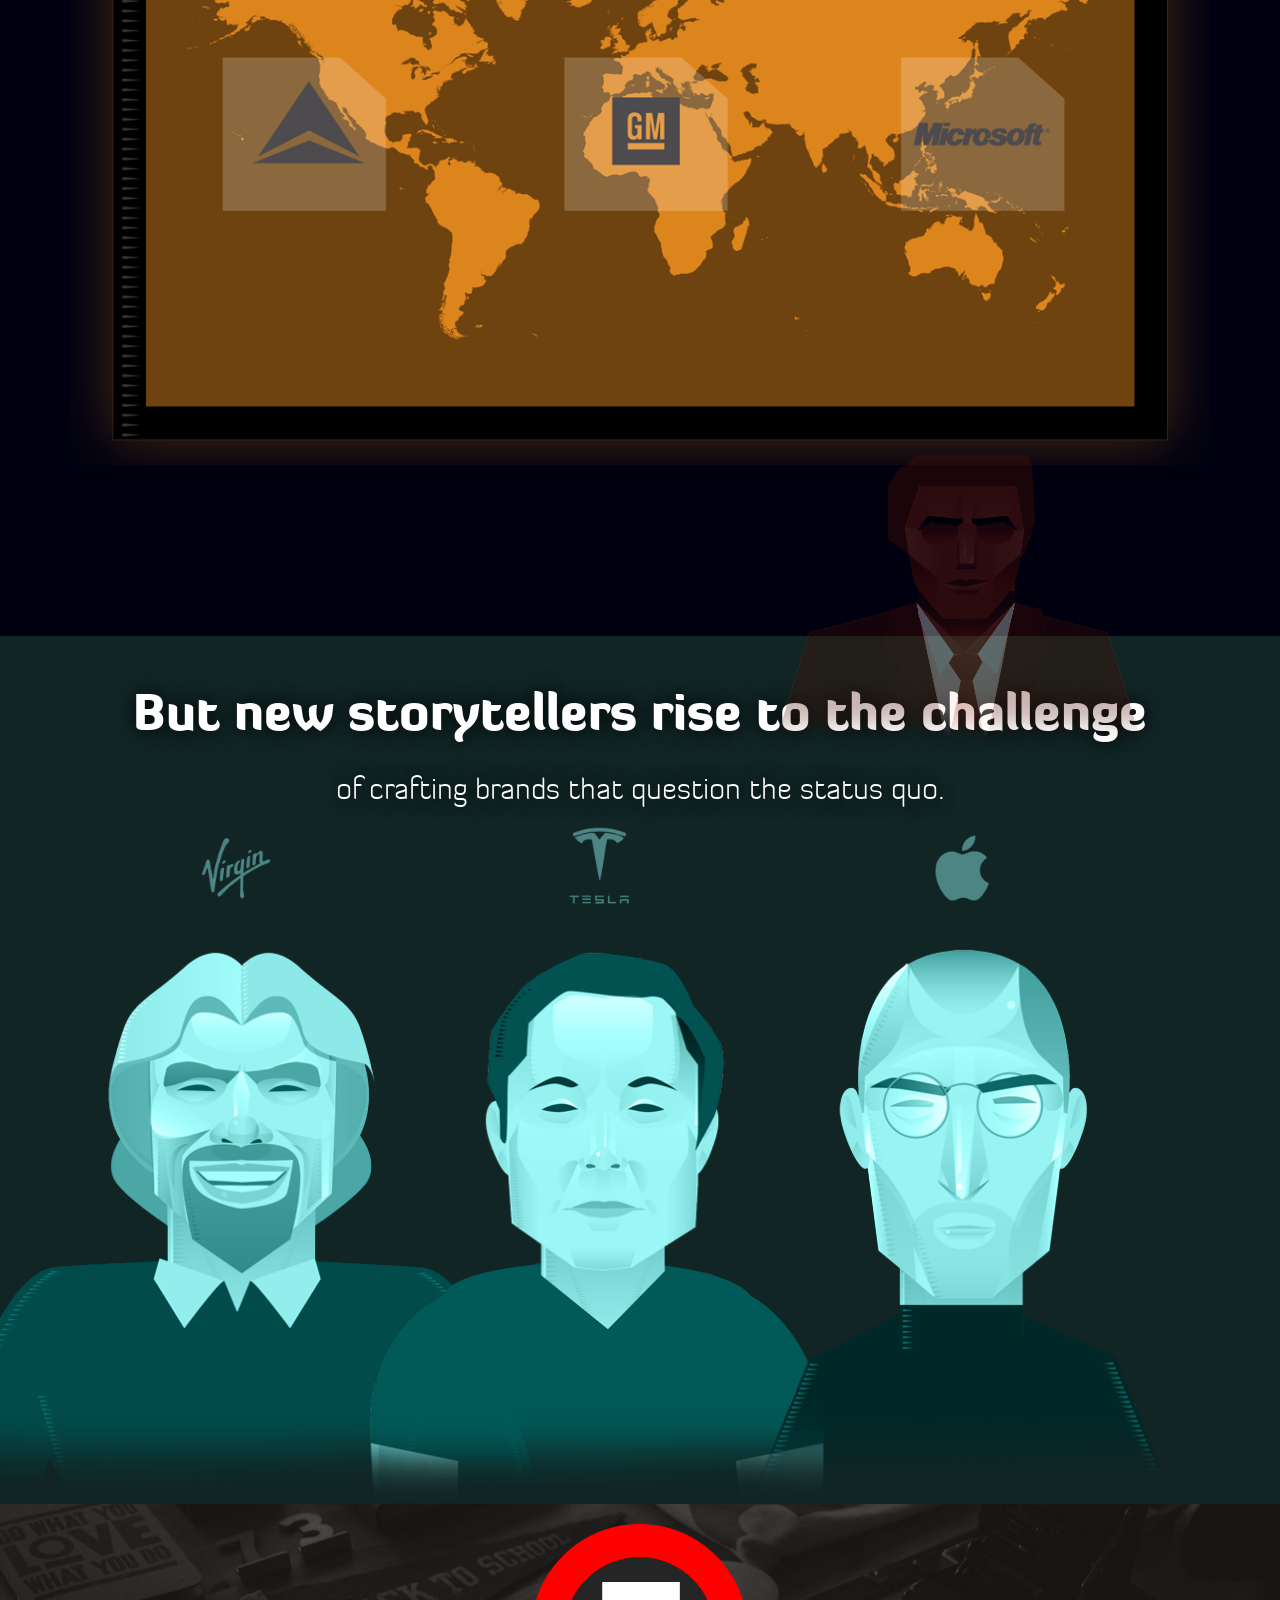
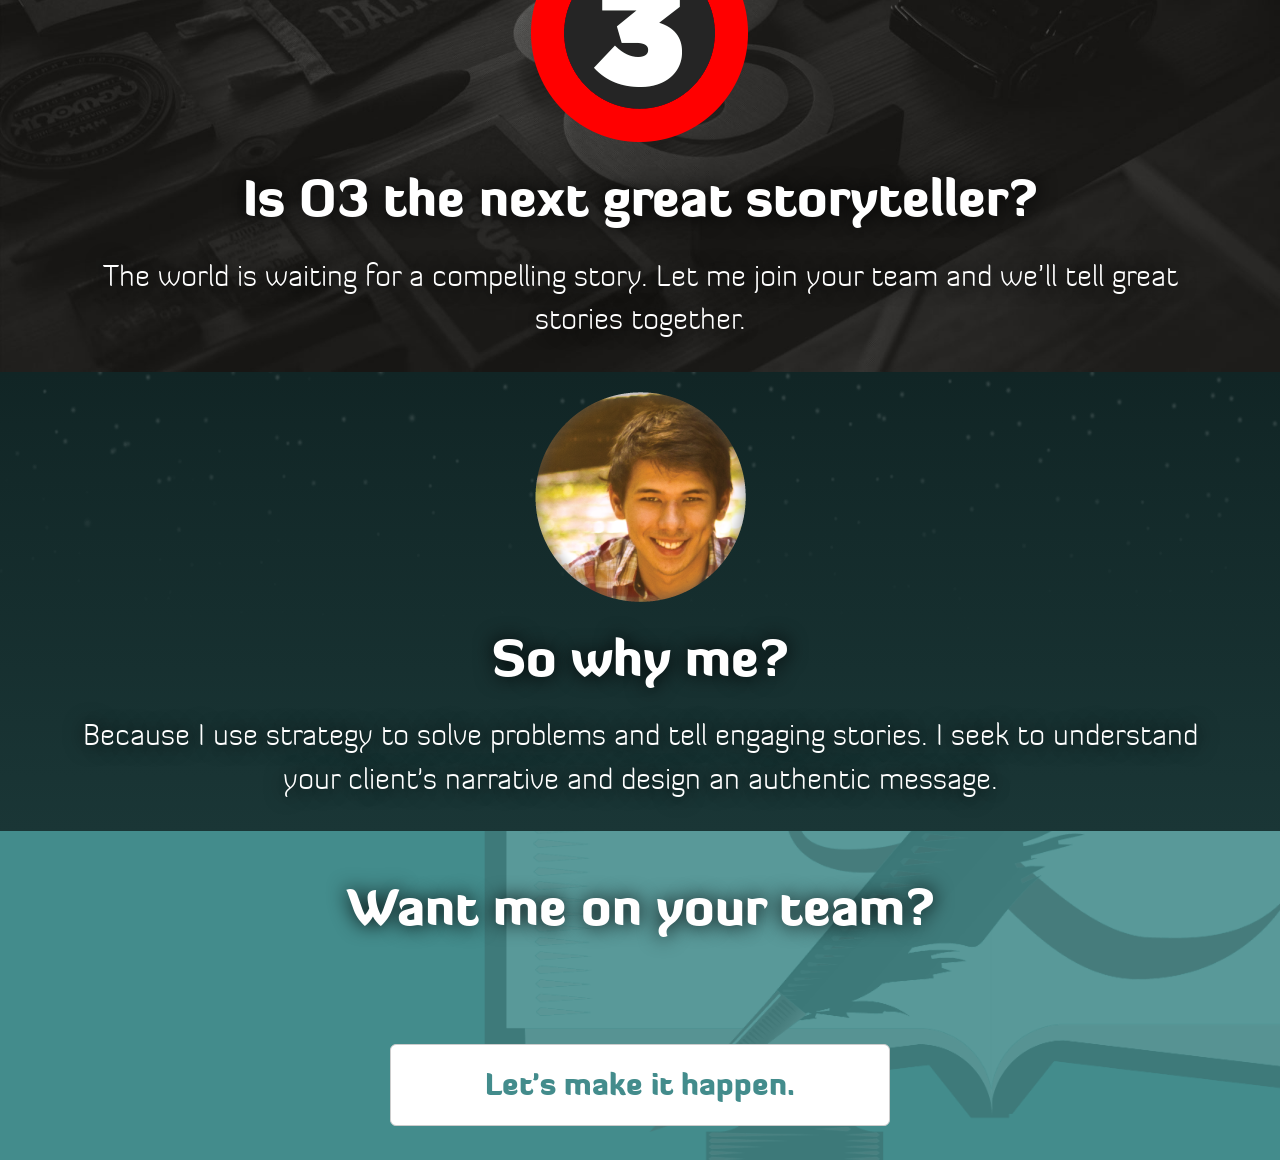
==== commit 0ae4260a: "QA Release -Added Favicon. -Project complete." ====
--- a/index.html
+++ b/index.html
@@ -5,7 +5,24 @@
     <meta http-equiv="X-UA-Compatible" content="IE=edge">
     <meta name="viewport" content="width=device-width, initial-scale=1">
     <title>The Story of Stories</title>
-
+    <!-- Favions -->
+    <link rel="apple-touch-icon" sizes="57x57" href="css/apple-touch-icon-57x57.png">
+    <link rel="apple-touch-icon" sizes="60x60" href="css/apple-touch-icon-60x60.png">
+    <link rel="apple-touch-icon" sizes="72x72" href="css/apple-touch-icon-72x72.png">
+    <link rel="apple-touch-icon" sizes="76x76" href="css/apple-touch-icon-76x76.png">
+    <link rel="apple-touch-icon" sizes="114x114" href="css/apple-touch-icon-114x114.png">
+    <link rel="apple-touch-icon" sizes="120x120" href="css/apple-touch-icon-120x120.png">
+    <link rel="apple-touch-icon" sizes="144x144" href="css/apple-touch-icon-144x144.png">
+    <link rel="apple-touch-icon" sizes="152x152" href="css/apple-touch-icon-152x152.png">
+    <link rel="apple-touch-icon" sizes="180x180" href="css/apple-touch-icon-180x180.png">
+    <link rel="icon" type="image/png" href="css/favicon-32x32.png" sizes="32x32">
+    <link rel="icon" type="image/png" href="css/android-chrome-192x192.png" sizes="192x192">
+    <link rel="icon" type="image/png" href="css/favicon-96x96.png" sizes="96x96">
+    <link rel="icon" type="image/png" href="css/favicon-16x16.png" sizes="16x16">
+    <link rel="manifest" href="css/manifest.json">
+    <meta name="msapplication-TileColor" content="#da532c">
+    <meta name="msapplication-TileImage" content="css/mstile-144x144.png">
+    <meta name="theme-color" content="#ffffff">
 
     <!-- ### Styling #### -->
     <!-- Bootstrap -->
--- a/css/style.css
+++ b/css/style.css
@@ -191,4 +191,8 @@
   background-image: url("../img/bg/todayBack.png");
   background-color: #438c8c; }
 
+@media (max-width: 767px) {
+  .btn {
+    font-size: 15px; } }
+
 /*# sourceMappingURL=style.css.map */
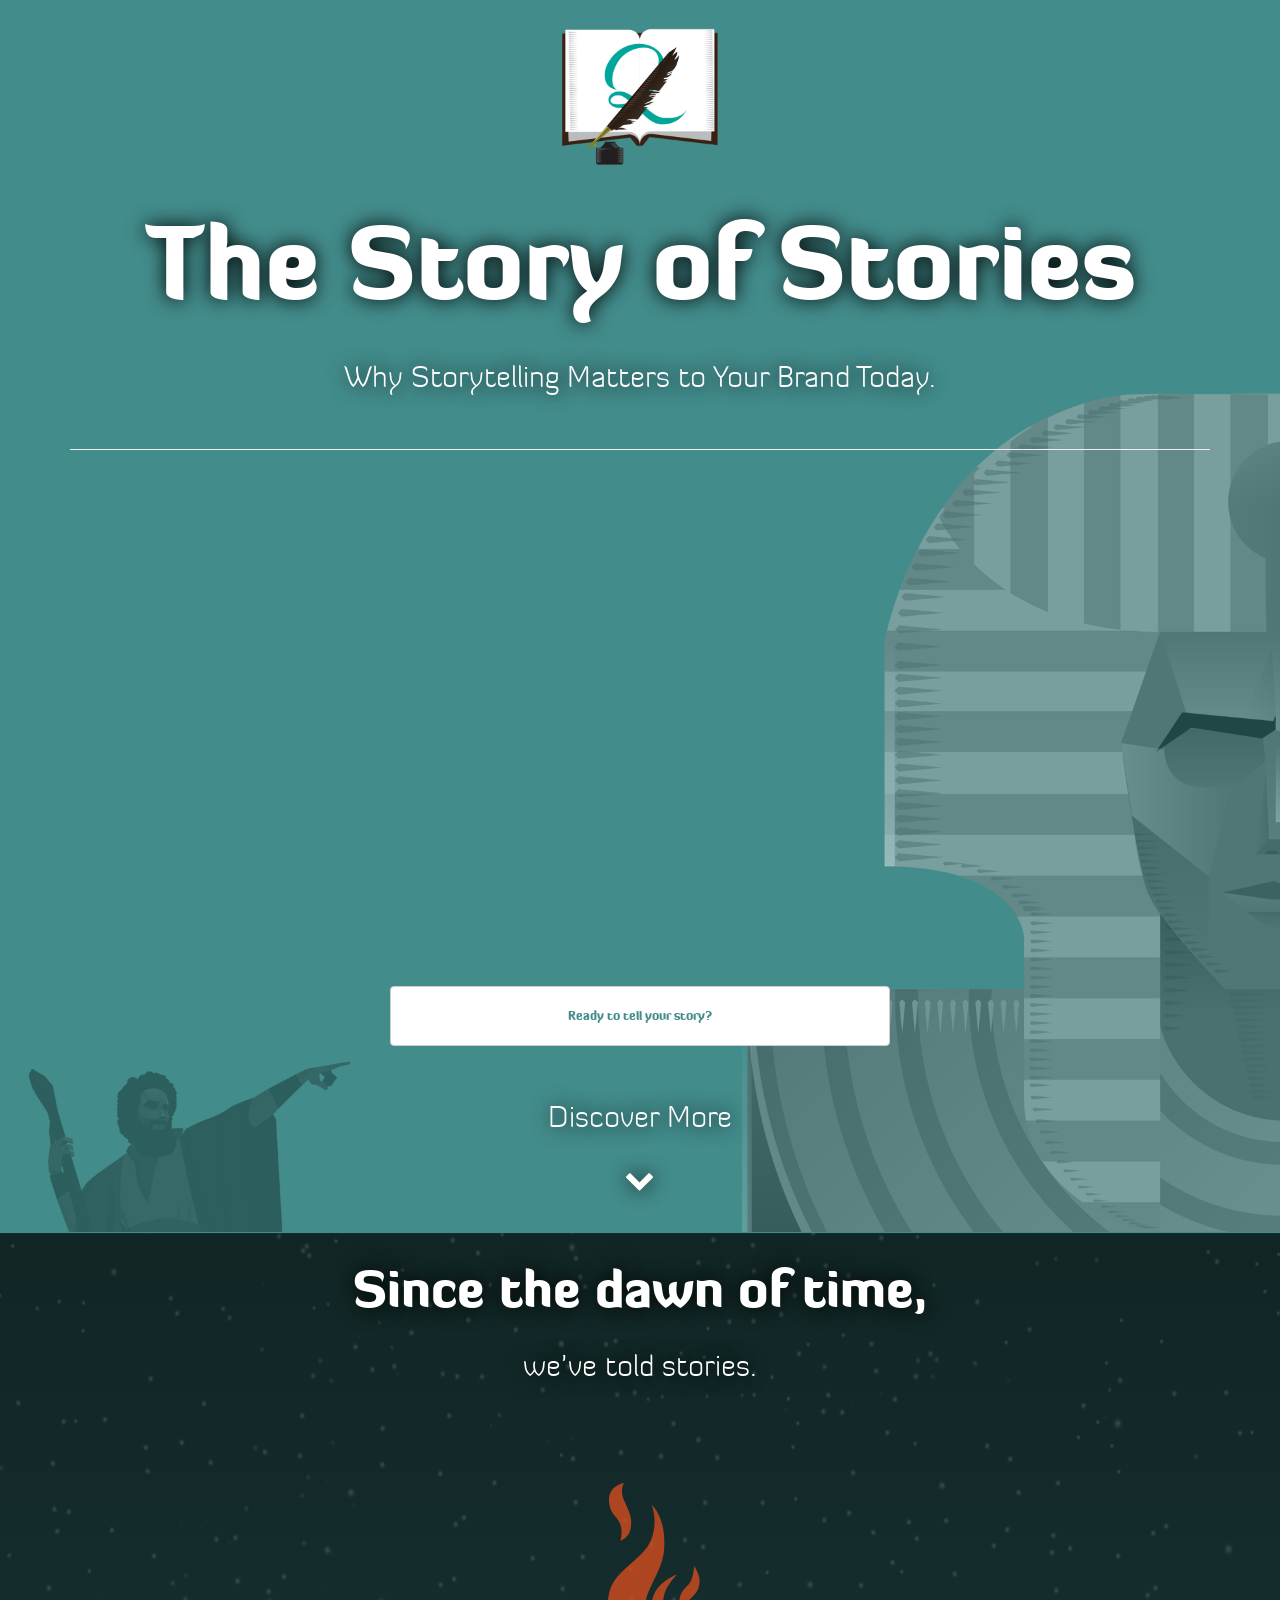
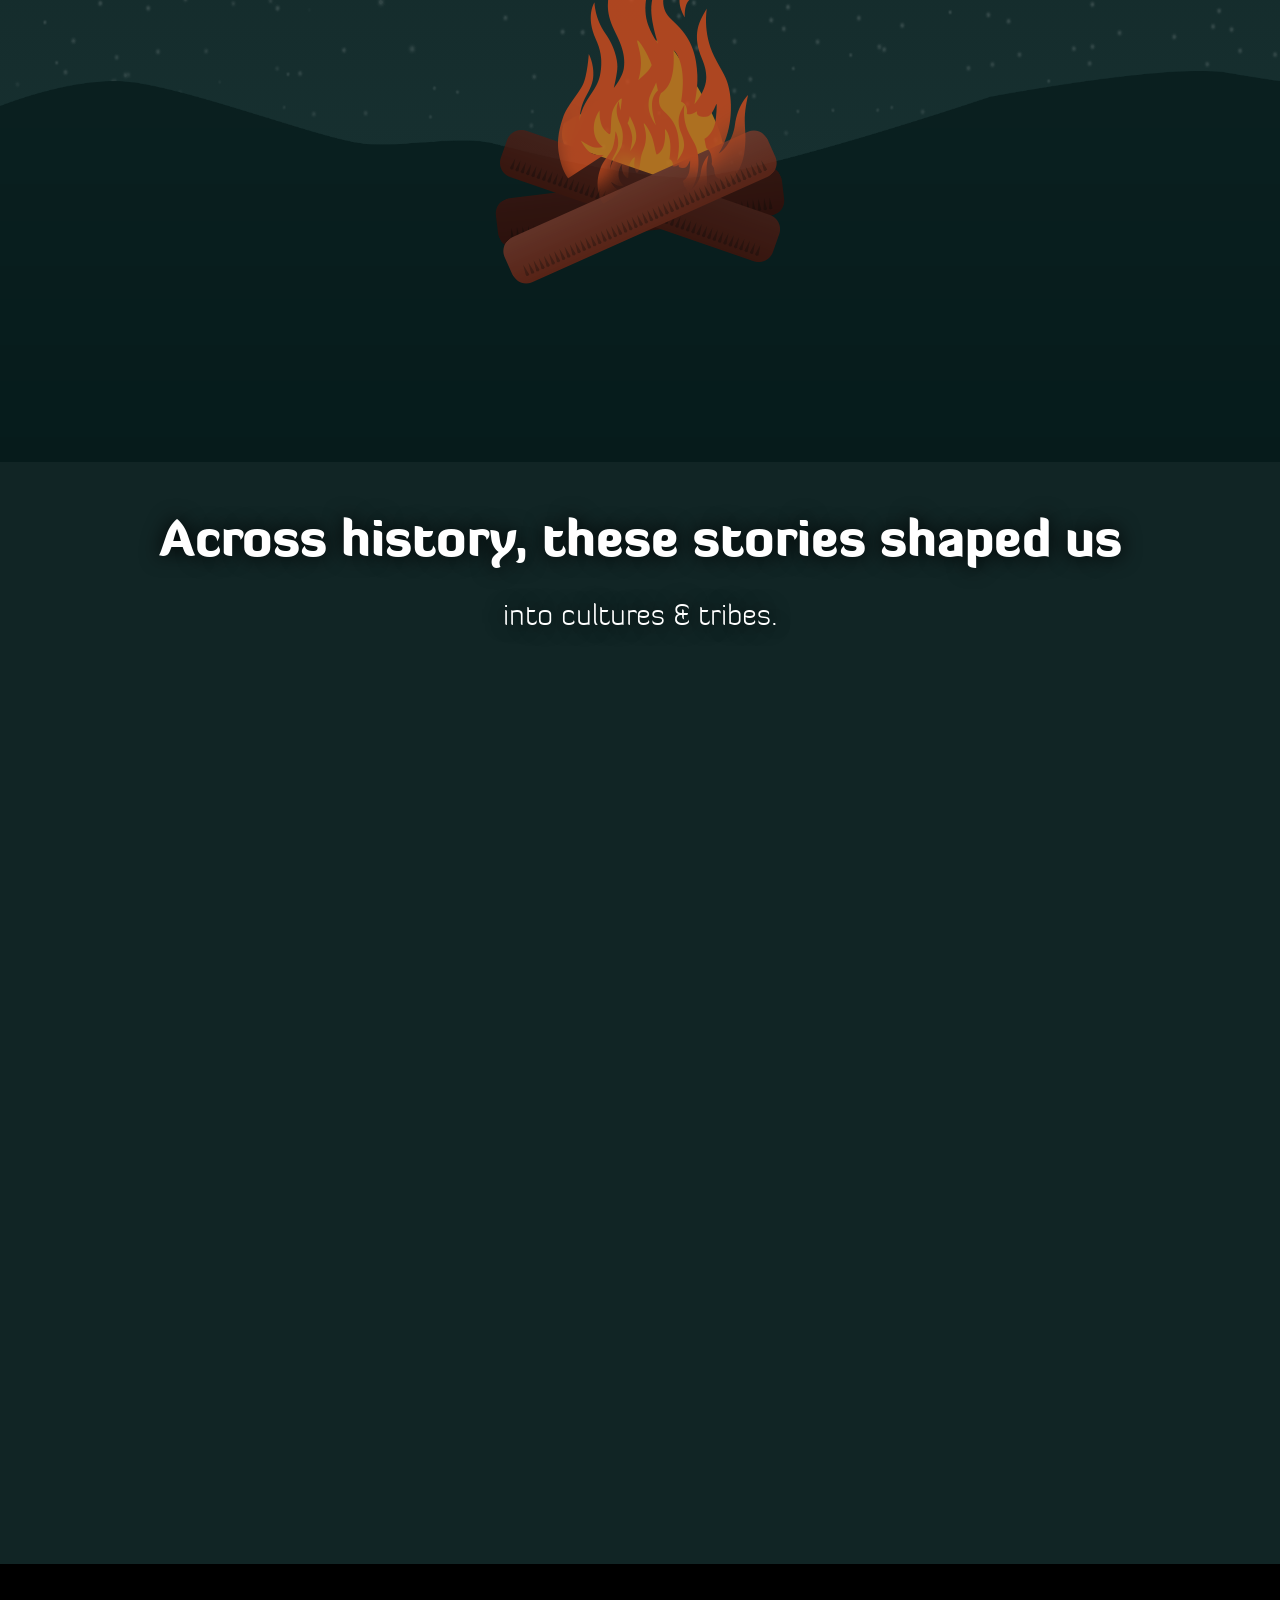
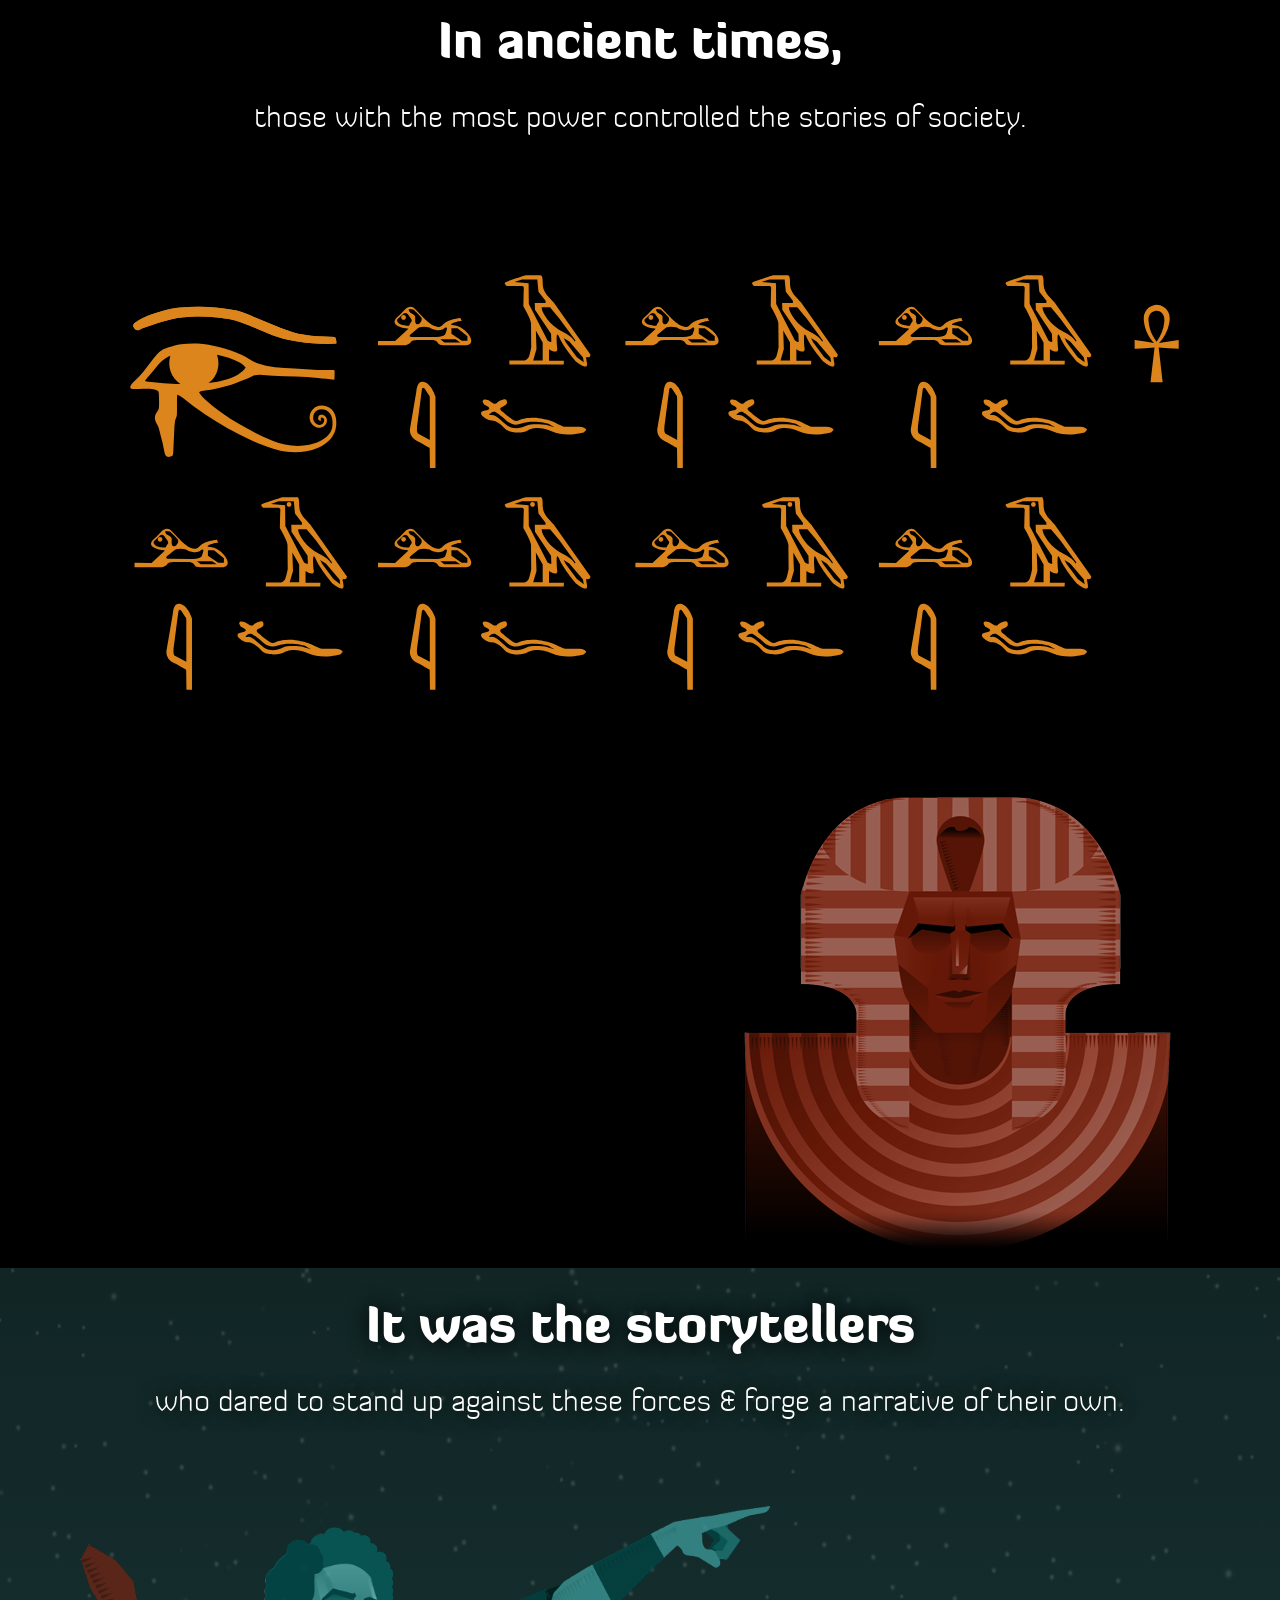
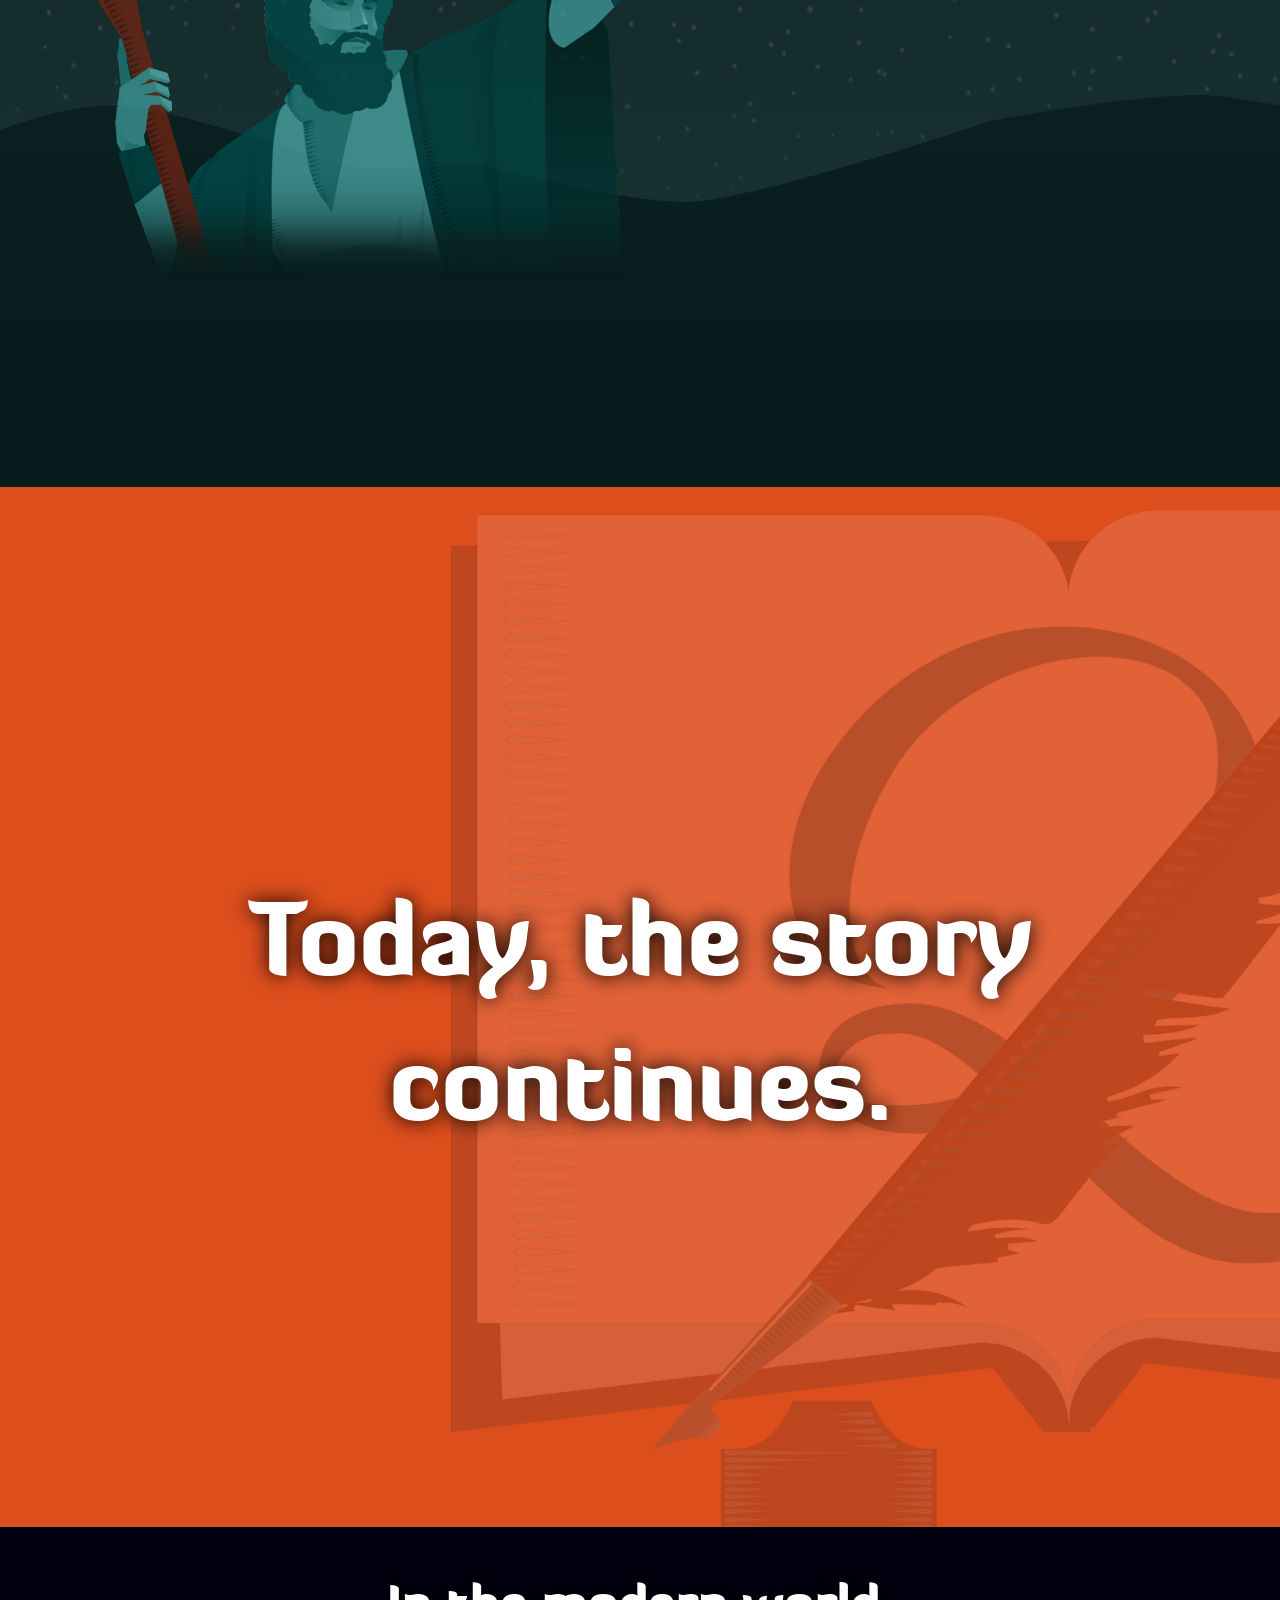
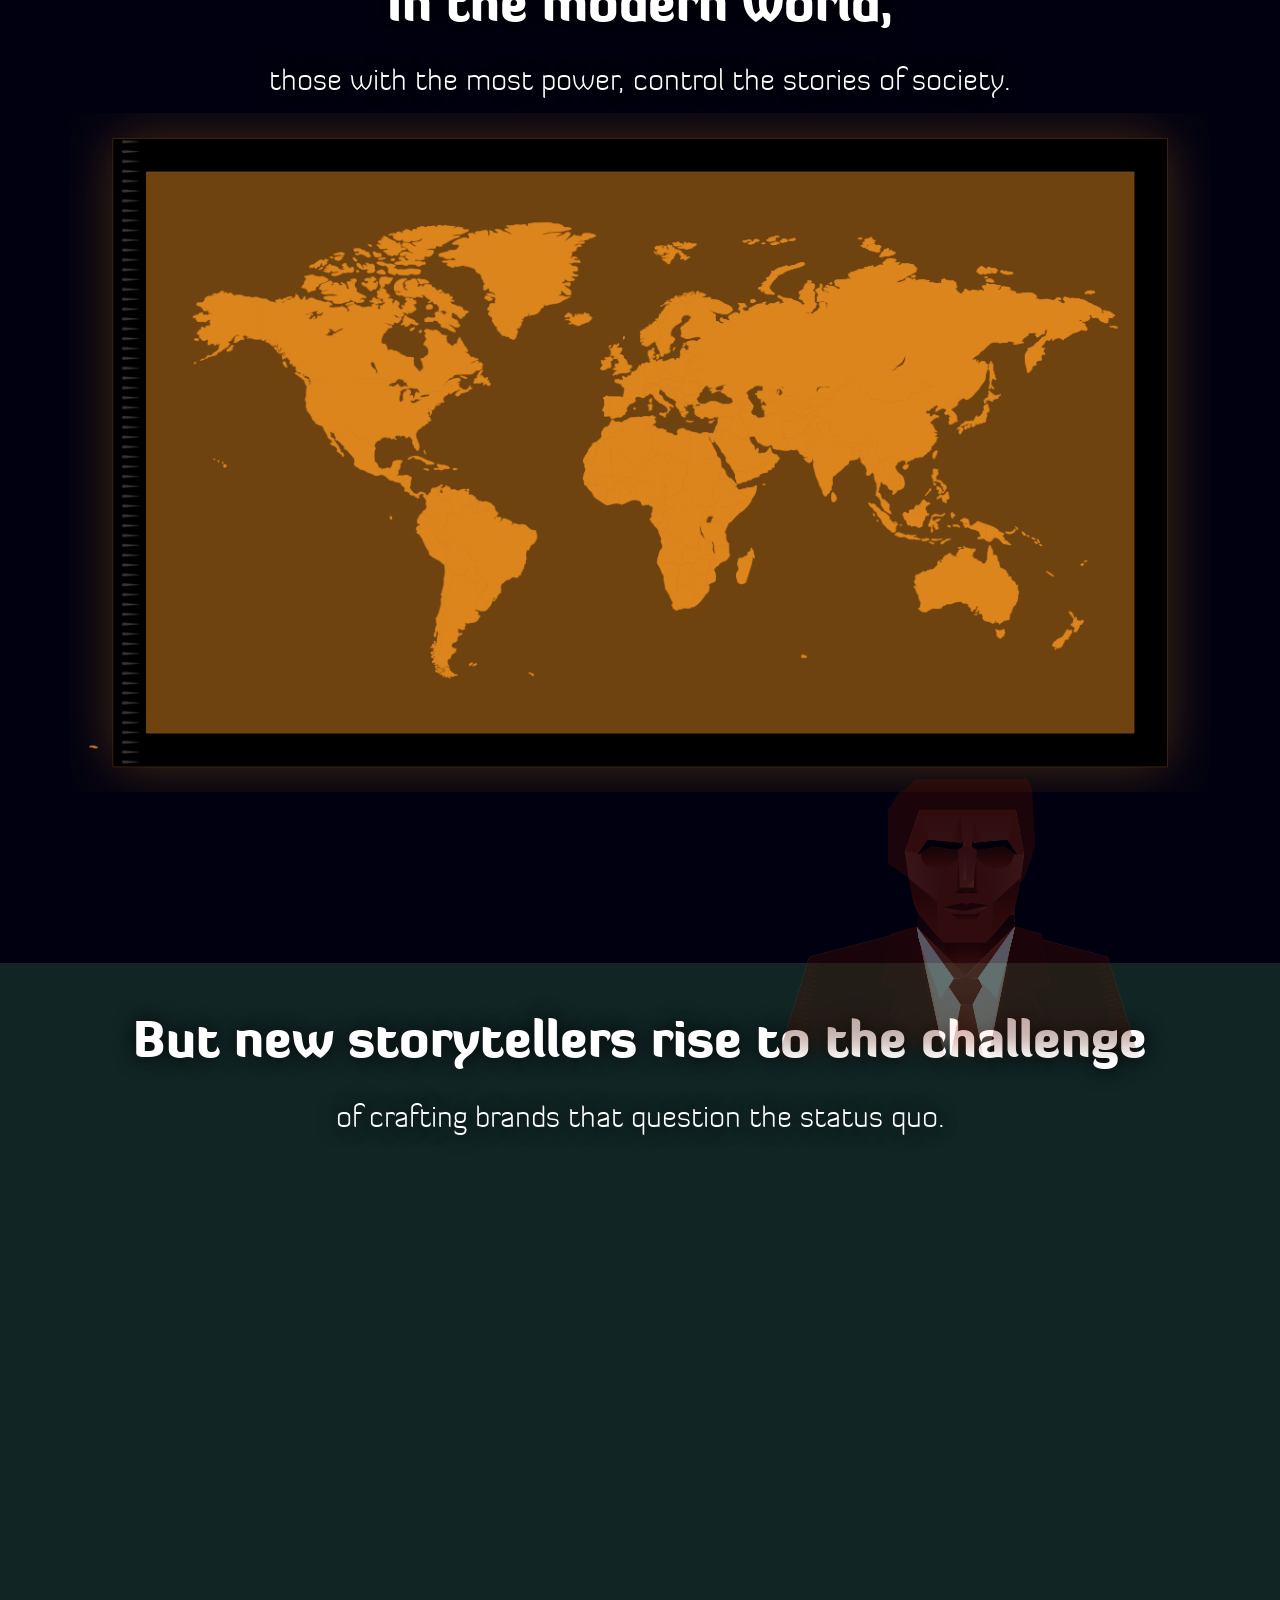
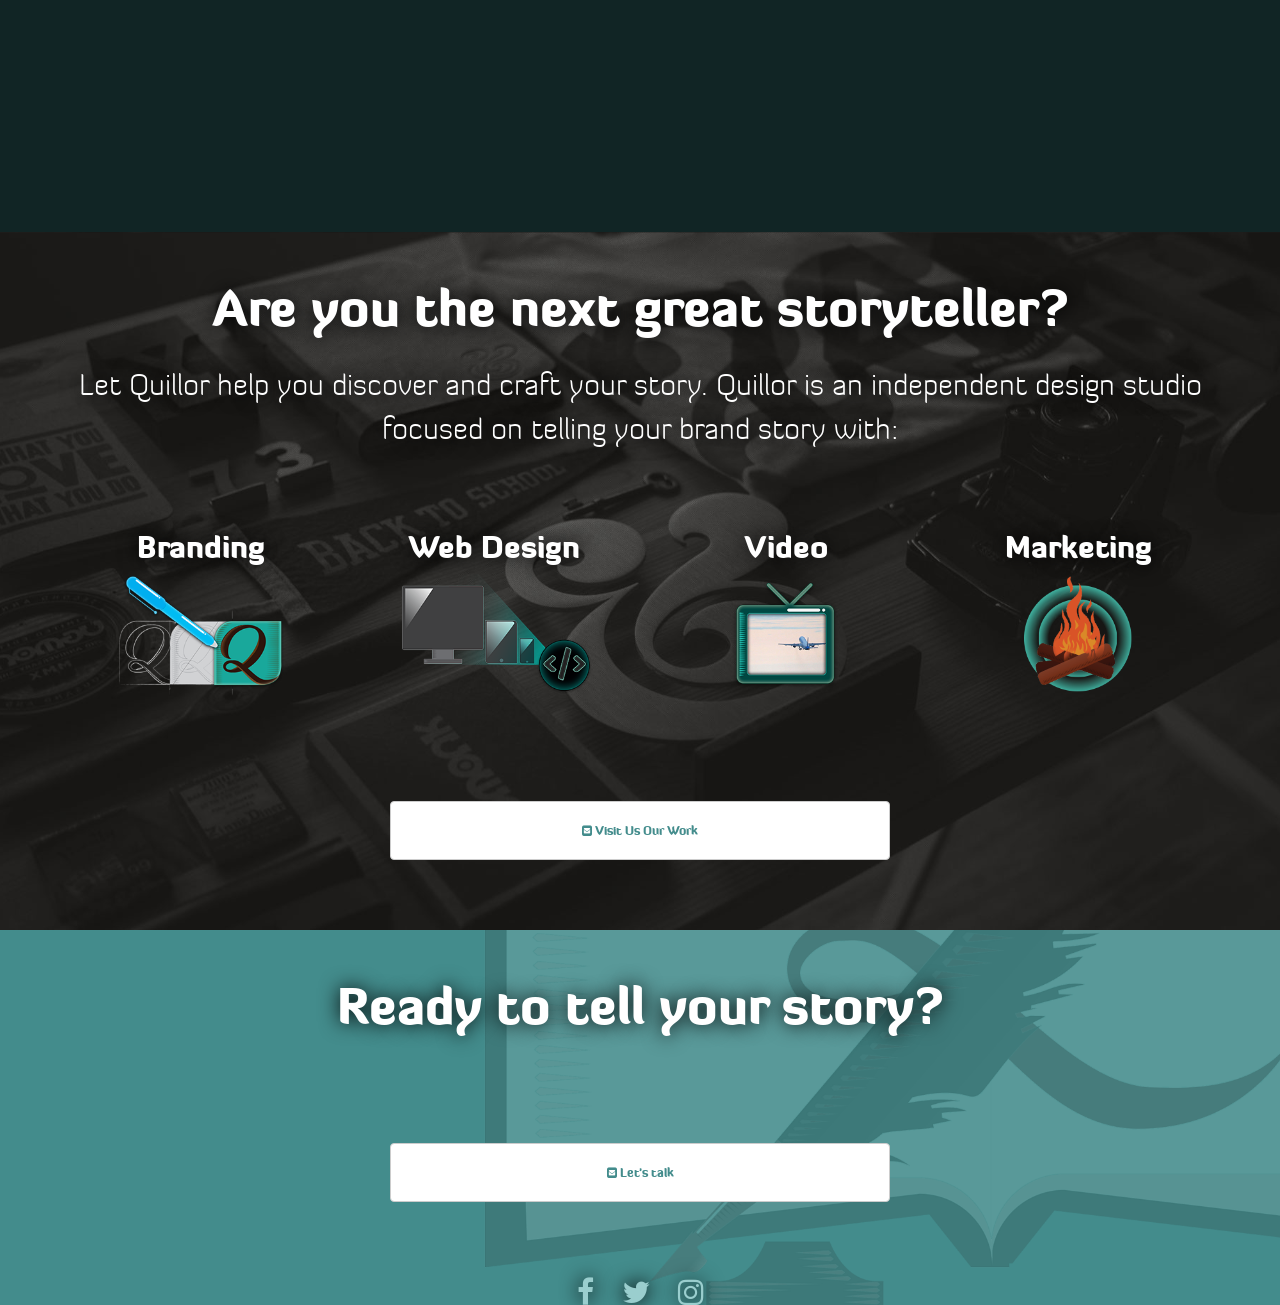
==== commit 9a7fadca: "Reset" ====
--- a/index.html
+++ b/index.html
@@ -4,29 +4,55 @@
     <meta charset="utf-8">
     <meta http-equiv="X-UA-Compatible" content="IE=edge">
     <meta name="viewport" content="width=device-width, initial-scale=1">
-    <title>The Story of Stories</title>
+
+    <!-- SEO -->
+    <TITLE>Quillor | The Story of Stories </TITLE>
+    <!-- <META NAME="author" CONTENT="Tim Rosenberg"> -->
+    <META NAME="subject" CONTENT="Branding ">
+    <META NAME="Description" CONTENT="Since the dawn of time, we've told stories. Does your brand have a compelling story to tell? ">
+    <META NAME="Keywords" CONTENT="The Story of Stories, Quillor, Story, Brand storytelling ">
+    <META NAME="Language" CONTENT="English ">
+    <META NAME="Copyright" CONTENT="Quillor">
+    <META NAME="Designer" CONTENT="Tim Rosenberg">
+    <META NAME="distribution" CONTENT="Global">
+    <META NAME="Robots" CONTENT="INDEX,FOLLOW">
+    <META NAME="zipcode" CONTENT="27610">
+    <META NAME="city" CONTENT="Raleigh">
+    <META NAME="country" CONTENT="USA">
+
+   
+
     <!-- Favions -->
-    <link rel="apple-touch-icon" sizes="57x57" href="css/apple-touch-icon-57x57.png">
-    <link rel="apple-touch-icon" sizes="60x60" href="css/apple-touch-icon-60x60.png">
-    <link rel="apple-touch-icon" sizes="72x72" href="css/apple-touch-icon-72x72.png">
-    <link rel="apple-touch-icon" sizes="76x76" href="css/apple-touch-icon-76x76.png">
-    <link rel="apple-touch-icon" sizes="114x114" href="css/apple-touch-icon-114x114.png">
-    <link rel="apple-touch-icon" sizes="120x120" href="css/apple-touch-icon-120x120.png">
-    <link rel="apple-touch-icon" sizes="144x144" href="css/apple-touch-icon-144x144.png">
-    <link rel="apple-touch-icon" sizes="152x152" href="css/apple-touch-icon-152x152.png">
-    <link rel="apple-touch-icon" sizes="180x180" href="css/apple-touch-icon-180x180.png">
-    <link rel="icon" type="image/png" href="css/favicon-32x32.png" sizes="32x32">
-    <link rel="icon" type="image/png" href="css/android-chrome-192x192.png" sizes="192x192">
-    <link rel="icon" type="image/png" href="css/favicon-96x96.png" sizes="96x96">
-    <link rel="icon" type="image/png" href="css/favicon-16x16.png" sizes="16x16">
-    <link rel="manifest" href="css/manifest.json">
+    <link rel="apple-touch-icon" sizes="57x57" href="css/favicons/apple-touch-icon-57x57.png">
+    <link rel="apple-touch-icon" sizes="60x60" href="css/favicons/apple-touch-icon-60x60.png">
+    <link rel="apple-touch-icon" sizes="72x72" href="css/favicons/apple-touch-icon-72x72.png">
+    <link rel="apple-touch-icon" sizes="76x76" href="css/favicons/apple-touch-icon-76x76.png">
+    <link rel="apple-touch-icon" sizes="114x114" href="css/favicons/apple-touch-icon-114x114.png">
+    <link rel="apple-touch-icon" sizes="120x120" href="css/favicons/apple-touch-icon-120x120.png">
+    <link rel="apple-touch-icon" sizes="144x144" href="css/favicons/apple-touch-icon-144x144.png">
+    <link rel="apple-touch-icon" sizes="152x152" href="css/favicons/apple-touch-icon-152x152.png">
+    <link rel="apple-touch-icon" sizes="180x180" href="css/favicons/apple-touch-icon-180x180.png">
+    <link rel="icon" type="image/png" href="css/favicons/favicon-32x32.png" sizes="32x32">
+    <link rel="icon" type="image/png" href="css/favicons/android-chrome-192x192.png" sizes="192x192">
+    <link rel="icon" type="image/png" href="css/favicons/favicon-96x96.png" sizes="96x96">
+    <link rel="icon" type="image/png" href="css/favicons/favicon-16x16.png" sizes="16x16">
+    <link rel="manifest" href="css/favicons/manifest.json">
     <meta name="msapplication-TileColor" content="#da532c">
-    <meta name="msapplication-TileImage" content="css/mstile-144x144.png">
+    <meta name="msapplication-TileImage" content="css/favicons/mstile-144x144.png">
     <meta name="theme-color" content="#ffffff">
+
+    <!-- Open Graph for Facebook -->
+    <meta property="og:title"  content="The Story of Stories | Quillor" />
+    <!-- <meta property="author"  content="https://www.facebook.com/quillorstudio" />     -->
+    <meta property="article:author" content="http://www.facebook.com/quillorstudio">
+    <!-- <META NAME="author" CONTENT="https://www.facebook.com/quillorstudio"">  -->
+    <meta property="og:image" content="http://quillor.com/the-story-of-stories/img/quillor-video-the-story-of-stories-facebook-share.png" />
+    <meta property=”article:publisher” content=”https://www.facebook.com/quillorstudio />
 
     <!-- ### Styling #### -->
     <!-- Bootstrap -->
 	<link rel="stylesheet" href="https://maxcdn.bootstrapcdn.com/bootstrap/3.3.5/css/bootstrap.min.css">
+   <link rel="stylesheet" href="https://maxcdn.bootstrapcdn.com/font-awesome/4.4.0/css/font-awesome.min.css">
 	<!-- SASS Styling -->
 	<link rel="stylesheet" href="css/style.css">
     <!-- HTML5 shim and Respond.js for IE8 support of HTML5 elements and media queries -->
@@ -35,6 +61,27 @@
       <script src="https://oss.maxcdn.com/html5shiv/3.7.2/html5shiv.min.js"></script>
       <script src="https://oss.maxcdn.com/respond/1.4.2/respond.min.js"></script>
     <![endif]-->
+    <!-- Begin Inspectlet Embed Code -->
+    <script type="text/javascript" id="inspectletjs">
+    window.__insp = window.__insp || [];
+    __insp.push(['wid', 40904945]);
+    (function() {
+    function ldinsp(){if(typeof window.__inspld != "undefined") return; window.__inspld = 1; var insp = document.createElement('script'); insp.type = 'text/javascript'; insp.async = true; insp.id = "inspsync"; insp.src = ('https:' == document.location.protocol ? 'https' : 'http') + '://cdn.inspectlet.com/inspectlet.js'; var x = document.getElementsByTagName('script')[0]; x.parentNode.insertBefore(insp, x); };
+    setTimeout(ldinsp, 500); document.readyState != "complete" ? (window.attachEvent ? window.attachEvent('onload', ldinsp) : window.addEventListener('load', ldinsp, false)) : ldinsp();
+    })();
+    </script>
+<!-- End Inspectlet Embed Code -->
+<!-- Google Analytics -->
+<script>
+  (function(i,s,o,g,r,a,m){i['GoogleAnalyticsObject']=r;i[r]=i[r]||function(){
+  (i[r].q=i[r].q||[]).push(arguments)},i[r].l=1*new Date();a=s.createElement(o),
+  m=s.getElementsByTagName(o)[0];a.async=1;a.src=g;m.parentNode.insertBefore(a,m)
+  })(window,document,'script','https://www.google-analytics.com/analytics.js','ga');
+
+  ga('create', 'UA-71619509-1', 'auto');
+  ga('send', 'pageview');
+
+</script>
 
 
   <!-- TypeFlow -->
@@ -47,9 +94,32 @@
     <section id="intro" class="container-fluid ">
         <div class="content">
           <div class="container">
-            <img id="quill" src="img/quill.png" class="center-block">
+            <a href="http://www.quillor.com" title="Visit Us at Quillor.com &amp; tell your story today!"><img id="quill" src="img/quill.png" class="center-block"></a>
             <h1 class="text-center">The Story of Stories</h1>
-            <h3 class="text-center">a work sample for O3 Creative</h3>     
+            <h3 class="text-center">Why Storytelling Matters to Your Brand Today. </h3>     
+     <!--        <div class="col-md-4"><h2 class="text-center">Web Design</h2></div>
+            <div class="col-md-4"><h2 class="text-center">Video</h2></div>
+            <div class="col-md-4"><h2 class="text-center">Illustration</h2></div> -->
+            <br/>
+            <hr/>
+            <!-- <h3 class="text-center">Ready to tell your story?</h3> -->
+            <div class="row">
+              <div class="col-md-3"></div>
+              <div class="col-md-6">
+                <div class="embed-responsive embed-responsive-4by3 center-block">
+                  <iframe src="https://player.vimeo.com/video/184606504?color=00aca0&title=0&byline=0&portrait=0" width="640" height="480" frameborder="0" webkitallowfullscreen mozallowfullscreen allowfullscreen></iframe>
+                </div>
+              </div>  
+            </div>  
+            
+                <a href="http://quillor.com" class="btn btn-default  flowtype-p text-center center-block">
+                    Ready to tell your story?
+                </a>
+            <h3 class="text-center">Discover More</h3>     
+            <h3 class="text-center"> <i class="fa fa-chevron-down"></i></h3>    
+
+
+          </div>
           </div>
         </div>
       </section>
@@ -482,28 +552,53 @@
     <section id="you" class="container-fluid">
         <div class="content">
           <div class="container">
-            <img id="o3" alt="O3 Logo" src="img/logo-o3.png" class="center-block">
-            <h2 class="text-center">Is O3 the next great storyteller?</h2>
-            <h3 class="text-center">The world is waiting for a compelling story. Let me join your team and we’ll tell great stories together.</h3>        
-          </div>
-        </div>      
-    </section> 
-    <section id="end" class="container-fluid">
-        <div class="content">
-          <div class="container">
-             <img id="tim" src="img/tim-rosenberg.png" class="center-block">          
-            <h2 class="text-center">So why me?</h2>
-            <h3 class="text-center">Because I use strategy to solve problems and tell engaging stories. I seek to understand your client's narrative and design an authentic message.  </h3>        
+            <h2 class="text-center">Are you the next great storyteller?</h2>
+            <h3 class="text-center">Let Quillor help you discover and craft your story. Quillor is an independent design studio focused on telling your brand story with:</h3> <br/> <br/> <br/> 
+            <div class="row">
+              <div class="col-md-3 col-sm-6 col-xs-6">                
+                <h2 class="text-center h5 flowtype-h1 text-reverse" >Branding</h2>
+                <img src="img/Quillor-Branding.png" class="width-full" />
+              </div>              
+	            <div class="col-md-3 col-sm-6 col-xs-6">	            	
+	            	<h2 class="text-center h5 flowtype-h1 text-reverse" >Web Design</h2>
+	            	<img src="img/Quillor-Responsive-Design.png" class="width-full" />
+	            </div>
+	            <div class="col-md-3 col-sm-6 col-xs-6">	            	
+	            	<h2 class="text-center h5 flowtype-h1 text-reverse" >Video</h2>
+	            	<img src="img/Quillor-Video.png" class="width-full" />
+	            </div>
+
+              <div class="col-md-3 col-sm-6 col-xs-6">                
+                <h2 class="text-center h5 flowtype-h1 text-reverse" >Marketing</h2>
+                <img src="img/Quillor-Marketing.png" class="width-full" />
+              </div>                            
+            </div>
+              <a href="http://quillor.com/home/portfolio" class="btn btn-default  flowtype-p text-center center-block" >
+              	<i class="fa fa-envelope-square"></i> Visit Us Our Work
+              </a>
           </div>
         </div>      
     </section> 
     <section id="cta" class="container-fluid">
         <div class="content">
           <div class="container">
-            <h2 class="text-center">Want me on your team?</h2>
+            <h2 class="text-center">Ready to tell your story?</h2>
             <h3 class="text-center"></h3>        
-            <a href="mailto:tim@quillor.com" class="btn btn-default btn-lg text-center center-block">Let's make it happen.</a>
-          </div>
+                <a href="http://quillor.com/home/contact/" class="btn btn-default  flowtype-p text-center center-block">
+                	<i class="fa fa-envelope-square"></i> Let's talk
+                </a>
+          </div>
+            <h3 class="text-center">
+               <a href="http://facebook.com/QuillorStudio" class="social-icons" target="_new" title="Follow Us On Facebook">
+                  <i class="fa fa-facebook"></i>
+               </a> 
+               <a href="http://twitter.com/QuillorStudio" class="social-icons" target="_new" title="Follow Us On Twitter">
+                  <i class="fa fa-twitter"></i>
+               </a> 
+               <a href="http://instagram.com/QuillorStudio" class="social-icons" target="_new" title="Follow Us On Instagram">
+                  <i class="fa fa-instagram"></i>
+               </a>                               
+            </h3>  
         </div>      
     </section>       
     </div>
@@ -520,7 +615,7 @@
   <!-- FlowType.js Makes responsive text sizes -->
   <script src="js/flowType.js"></script>
 
-  <script type="text/javascript" src="http://modernizr.com/downloads/modernizr-latest.js"></script>
+  <!-- <script type="text/javascript" src="http://modernizr.com/downloads/modernizr-latest.js"></script> -->
   <script type="text/javascript" src="js/scrollarama/iscroll.js"></script>
   <script type="text/javascript" src="js/scrollarama/polyfill.requestAnimationFrame.js"></script>
   <script type="text/javascript" src="js/scrollarama/greensock/TweenMax.min.js"></script>
--- a/css/style.css
+++ b/css/style.css
@@ -1,198 +1 @@
-@font-face {
-  font-family: "DiavloBlack";
-  font-style: normal;
-  font-weight: normal;
-  src: url("fonts/diavloBlack.eot?#iefix") format("embedded-opentype"), url("fonts/diavloBlack.woff2") format("woff2"), url("fonts/diavloBlack.woff") format("woff"), url("fonts/diavloBlack.ttf") format("truetype"), url("fonts/diavloBlack.svg#DiavloBlack") format("svg"); }
-@font-face {
-  font-family: "DiavloLight";
-  font-style: normal;
-  font-weight: normal;
-  src: url("fonts/diavloLight.eot?#iefix") format("embedded-opentype"), url("fonts/diavloLight.woff2") format("woff2"), url("fonts/diavloLight.woff") format("woff"), url("fonts/diavloLight.ttf") format("truetype"), url("fonts/diavloLight.svg#DiavloLight") format("svg"); }
-body {
-  background-image: -webkit-linear-gradient(#000010 0, #000010 50%, #000010 100%);
-  background-image: linear-gradient(to   , #000010 50%, #000010 100%); }
-
-h1, h2, h3 {
-  color: white;
-  line-height: 1.45;
-  text-shadow: 0px 0px 20px #000; }
-
-h1, h2 {
-  font-family: "DiavloBlack", "Helvetica Neue", "Helvetica", "Roboto", "Arial", sans-serif; }
-
-h3 {
-  font-family: "DiavloLight", "Helvetica Neue", "Helvetica", "Roboto", "Arial", sans-serif; }
-
-.btn {
-  font-family: "DiavloBlack", "Helvetica Neue", "Helvetica", "Roboto", "Arial", sans-serif;
-  color: #438c8c;
-  width: 100%;
-  padding: 20px 40px;
-  max-width: 500px;
-  font-size: 30px;
-  margin-top: 100px;
-  margin-bottom: 50px; }
-
-.zone1, #egypt * .glyph-items {
-  position: relative;
-  z-index: 1; }
-
-.zone2 {
-  position: relative;
-  z-index: 2; }
-
-.zone3 {
-  position: relative;
-  z-index: 3; }
-
-.zone4, #dawn * #dawn-campfire {
-  position: relative;
-  z-index: 4; }
-
-.disappear {
-  opacity: 0; }
-
-section {
-  background-size: 100%;
-  padding: 20px;
-  background-size: cover;
-  background-position: bottom; }
-
-#intro {
-  background-image: url("../img/bg/introBack.png");
-  background-image: url("../img/bg/introBack.png");
-  background-color: #438c8c;
-  background-size: 100%;
-  min-height: 100vh;
-  background-repeat: no-repeat; }
-  #intro * #quill {
-    width: 100%;
-    max-width: 200px; }
-
-#dawn {
-  padding: 0;
-  background-image: url("../img/bg/dawnBack.png"), -webkit-linear-gradient(#112525 0, #1a3636 100%);
-  background-image: url("../img/bg/dawnBack.png"), linear-gradient(to   , #1a3636 100%);
-  overflow: hidden; }
-  #dawn * #dawn-campfire {
-    max-width: 400px; }
-  #dawn #dawn-ground {
-    width: 100%;
-    min-width: 1200px;
-    margin-top: -300px; }
-
-#tribes {
-  background-color: #112525; }
-  #tribes * .row {
-    margin-bottom: 0; }
-    #tribes * .row .col-xs-4 {
-      width: 50%;
-      padding: 0px;
-      margin: 0% -10%; }
-  #tribes * .tribesPeople {
-    width: 100%;
-    margin-top: 75px;
-    margin-bottom: -20px; }
-
-#egypt {
-  background-color: black; }
-  #egypt * #pharoah {
-    margin-top: 0;
-    margin-bottom: 0;
-    z-index: 5; }
-  #egypt * .glyph-items {
-    fill: #dd851d;
-    -webkit-animation-name: glow;
-    -moz-animation-name: glow;
-    animation-name: glow;
-    -webkit-animation-duration: 4s;
-    -moz-animation-duration: 4s;
-    animation-duration: 4s;
-    -webkit-animation-direction: alternate;
-    -moz-animation-direction: alternate;
-    animation-direction: alternate;
-    -webkit-animation-timing-function: ease;
-    -moz-animation-timing-function: ease;
-    animation-timing-function: ease;
-    -webkit-animation-iteration-count: infinite;
-    -moz-animation-iteration-count: infinite;
-    animation-iteration-count: infinite; }
-@-webkit-keyframes glow {
-  from {
-    fill: #dd851d; }
-  to {
-    fill: #e8a24f; } }
-@-moz-keyframes glow {
-  from {
-    fill: #dd851d; }
-  to {
-    fill: #e8a24f; } }
-@keyframes glow {
-  from {
-    fill: #dd851d; }
-  to {
-    fill: #e8a24f; } }
-#moses {
-  padding: 0;
-  overflow: hidden;
-  background-image: url("../img/bg/dawnBack.png"), -webkit-linear-gradient(#112525 0, #1a3636 100%);
-  background-image: url("../img/bg/dawnBack.png"), linear-gradient(to   , #1a3636 100%); }
-  #moses * #mosesMoses {
-    margin-left: -100px;
-    width: 100%;
-    max-width: 1000px; }
-  #moses #moses-ground {
-    width: 100%;
-    min-width: 1200px;
-    margin-top: -300px; }
-
-#today {
-  background-image: url("../img/bg/todayBack.png");
-  background-image: url("../img/bg/todayBack.png");
-  background-color: #dd4e1d;
-  padding: 40vh 0; }
-
-#newscaster * #newscastMan {
-  margin-top: 10px;
-  margin-bottom: -180px;
-  z-index: 5; }
-#newscaster * #newscastTV {
-  width: 100%;
-  max-width: 1200px; }
-
-#ceos {
-  background-color: #112525; }
-  #ceos * .row {
-    margin-bottom: 0; }
-    #ceos * .row .col-xs-4 {
-      width: 51%;
-      padding: 0px;
-      margin: 0% -10%; }
-  #ceos * .ceos {
-    width: 100%;
-    margin-bottom: -20px; }
-  #ceos * .logos {
-    width: 100%;
-    max-width: 80px;
-    opacity: 0.5; }
-
-#you {
-  background-image: url("../img/bg/o3Back.jpg");
-  background-image: url("../img/bg/o3Back.jpg"); }
-
-#end {
-  background-image: url("../img/bg/dawnBack.png"), -webkit-linear-gradient(#112525 0, #1a3636 100%);
-  background-image: url("../img/bg/dawnBack.png"), linear-gradient(to   , #1a3636 100%);
-  background-repeat: no-repeat;
-  background-size: 100%; }
-
-#cta {
-  background-image: url("../img/bg/todayBack.png");
-  background-image: url("../img/bg/todayBack.png");
-  background-color: #438c8c; }
-
-@media (max-width: 767px) {
-  .btn {
-    font-size: 15px; } }
-
-/*# sourceMappingURL=style.css.map */
+.width-full{width:100%}@font-face{font-family:"DiavloBlack";font-style:normal;font-weight:normal;src:url("fonts/diavloBlack.eot?#iefix") format("embedded-opentype"),url("fonts/diavloBlack.woff2") format("woff2"),url("fonts/diavloBlack.woff") format("woff"),url("fonts/diavloBlack.ttf") format("truetype"),url("fonts/diavloBlack.svg#DiavloBlack") format("svg")}@font-face{font-family:"DiavloLight";font-style:normal;font-weight:normal;src:url("fonts/diavloLight.eot?#iefix") format("embedded-opentype"),url("fonts/diavloLight.woff2") format("woff2"),url("fonts/diavloLight.woff") format("woff"),url("fonts/diavloLight.ttf") format("truetype"),url("fonts/diavloLight.svg#DiavloLight") format("svg")}body{background-image:-webkit-linear-gradient(#000010 0, #000010 50%, #000010 100%);background-image:linear-gradient(to   , #000010 50%, #000010 100%)}h1,h2,h3,h4,h5{color:white;line-height:1.45;text-shadow:0px 0px 20px #000}h1,h2,h3,h4,h5,.h1,.h2,.h3,.h4,.h5{font-family:"DiavloBlack","Helvetica Neue","Helvetica","Roboto","Arial",sans-serif}h3{font-family:"DiavloLight","Helvetica Neue","Helvetica","Roboto","Arial",sans-serif}.text-reverse{color:white}.btn{font-family:"DiavloBlack","Helvetica Neue","Helvetica","Roboto","Arial",sans-serif;color:#438c8c;width:100%;padding:20px 40px;max-width:500px;font-size:30px;margin-top:100px;margin-bottom:50px}.zone1,#egypt * .glyph-items{position:relative;z-index:1}.zone2{position:relative;z-index:2}.zone3{position:relative;z-index:3}.zone4,#dawn * #dawn-campfire{position:relative;z-index:4}.disappear{opacity:0}section{background-size:100%;padding:20px;background-size:cover;background-position:bottom}#intro{background-image:url("../img/bg/introBack.png");background-image:url("../img/bg/introBack.png");background-color:#438c8c;background-size:100%;min-height:100vh;background-repeat:no-repeat}#intro * #quill{width:100%;max-width:200px}#dawn{padding:0;background-image:url("../img/bg/dawnBack.png"),-webkit-linear-gradient(#112525 0, #1a3636 100%);background-image:url("../img/bg/dawnBack.png"),linear-gradient(to   , #1a3636 100%);overflow:hidden}#dawn * #dawn-campfire{max-width:400px}#dawn #dawn-ground{width:100%;min-width:1200px;margin-top:-300px}#tribes{background-color:#112525}#tribes * .row{margin-bottom:0}#tribes * .row .col-xs-4{width:50%;padding:0px;margin:0% -10%}#tribes * .tribesPeople{width:100%;margin-top:75px;margin-bottom:-20px}#egypt{background-color:#000}#egypt * #pharoah{margin-top:0;margin-bottom:0;z-index:5}#egypt * .glyph-items{fill:#dd851d;-webkit-animation-name:glow;-moz-animation-name:glow;animation-name:glow;-webkit-animation-duration:4s;-moz-animation-duration:4s;animation-duration:4s;-webkit-animation-direction:alternate;-moz-animation-direction:alternate;animation-direction:alternate;-webkit-animation-timing-function:ease;-moz-animation-timing-function:ease;animation-timing-function:ease;-webkit-animation-iteration-count:infinite;-moz-animation-iteration-count:infinite;animation-iteration-count:infinite}@-webkit-keyframes glow{from{fill:#dd851d}to{fill:#e8a24f}}@-moz-keyframes glow{from{fill:#dd851d}to{fill:#e8a24f}}@keyframes glow{from{fill:#dd851d}to{fill:#e8a24f}}#moses{padding:0;overflow:hidden;background-image:url("../img/bg/dawnBack.png"),-webkit-linear-gradient(#112525 0, #1a3636 100%);background-image:url("../img/bg/dawnBack.png"),linear-gradient(to   , #1a3636 100%)}#moses * #mosesMoses{margin-left:-100px;width:100%;max-width:1000px}#moses #moses-ground{width:100%;min-width:1200px;margin-top:-300px}#today{background-image:url("../img/bg/todayBack.png");background-image:url("../img/bg/todayBack.png");background-color:#dd4e1d;padding:40vh 0}#newscaster * #newscastMan{margin-top:10px;margin-bottom:-180px;z-index:5}#newscaster * #newscastTV{width:100%;max-width:1200px}#ceos{background-color:#112525}#ceos * .row{margin-bottom:0}#ceos * .row .col-xs-4{width:51%;padding:0px;margin:0% -10%}#ceos * .ceos{width:100%;margin-bottom:-20px}#ceos * .logos{width:100%;max-width:80px;opacity:.5}#you{background-image:url("../img/bg/o3Back.jpg");background-image:url("../img/bg/o3Back.jpg")}#end{background-image:url("../img/bg/dawnBack.png"),-webkit-linear-gradient(#112525 0, #1a3636 100%);background-image:url("../img/bg/dawnBack.png"),linear-gradient(to   , #1a3636 100%);background-repeat:no-repeat;background-size:100%}#cta{background-image:url("../img/bg/todayBack.png");background-image:url("../img/bg/todayBack.png");background-color:#438c8c}.social-icons{margin-right:10px;margin-left:10px;color:#9acece}.social-icons:hover,.social-icons:active,.social-icons:focus{color:white;text-decoration:none}.social-icons:visited{color:#9acece}
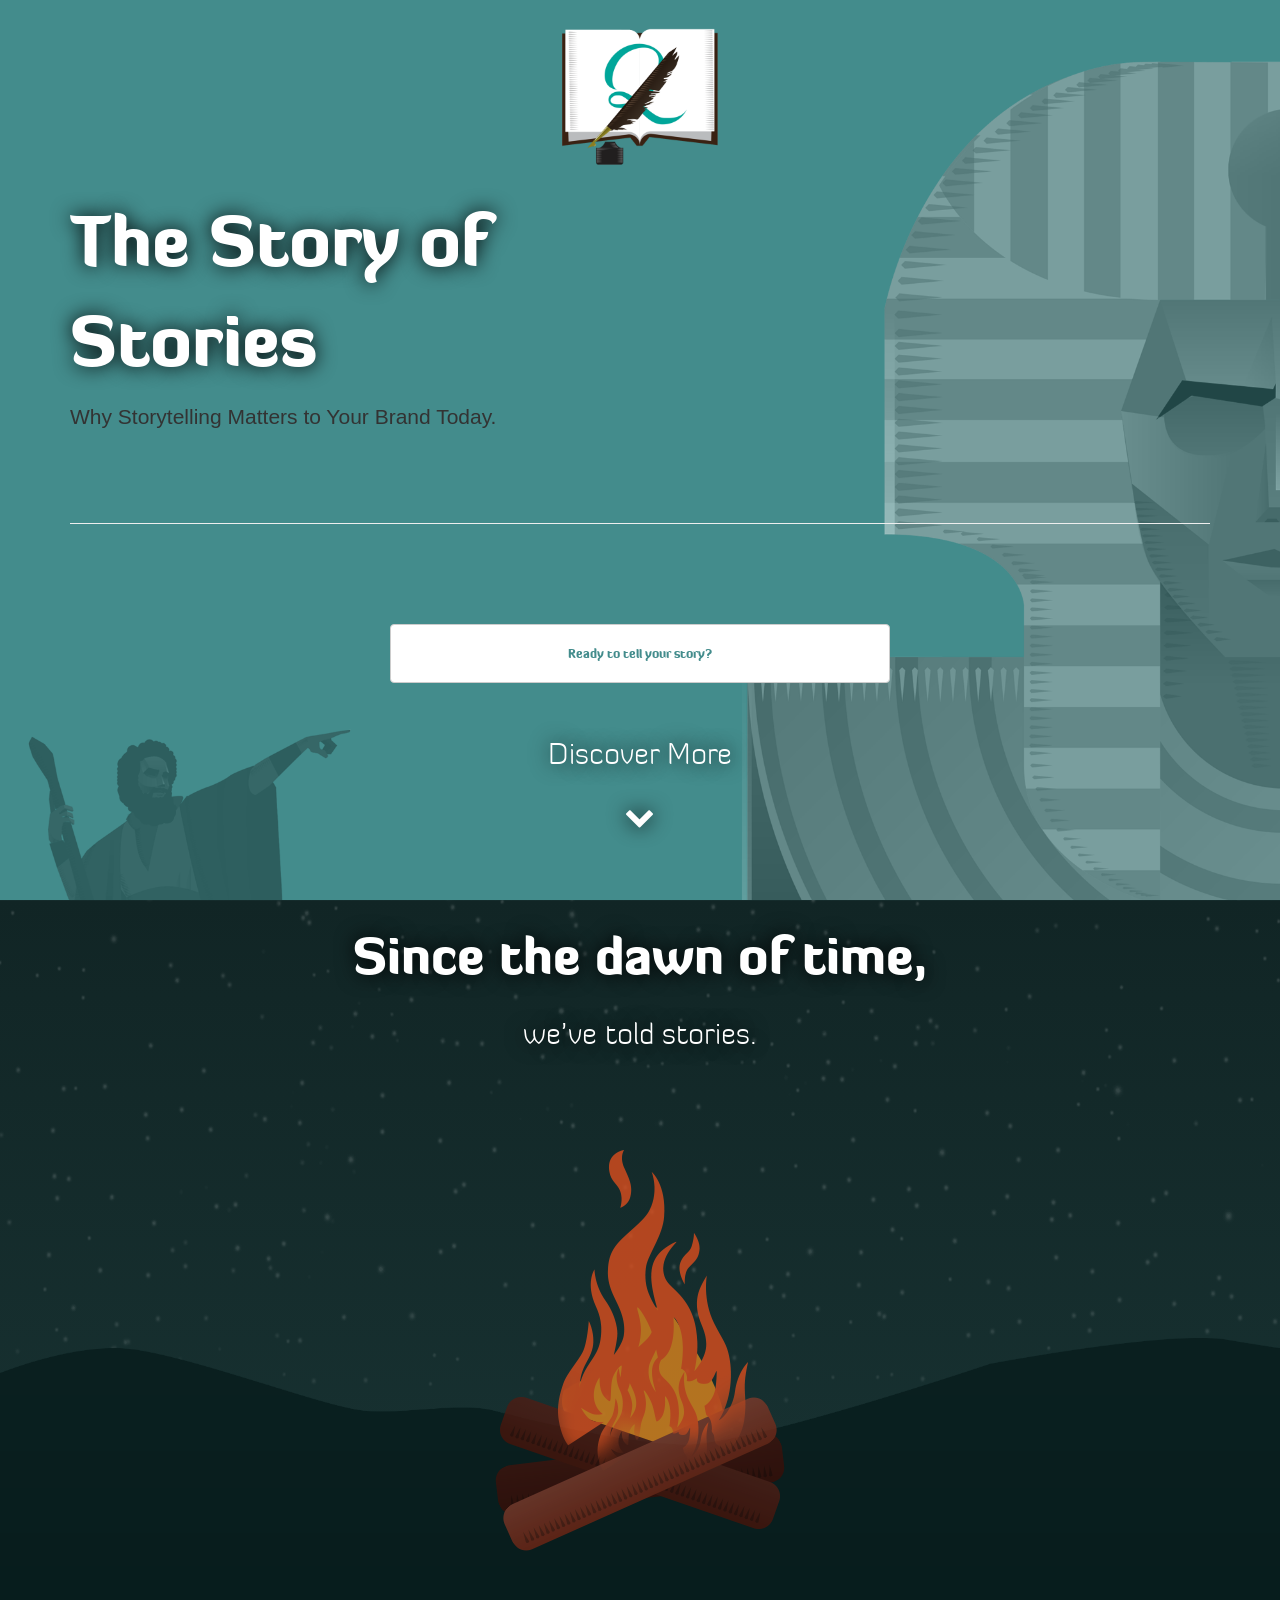
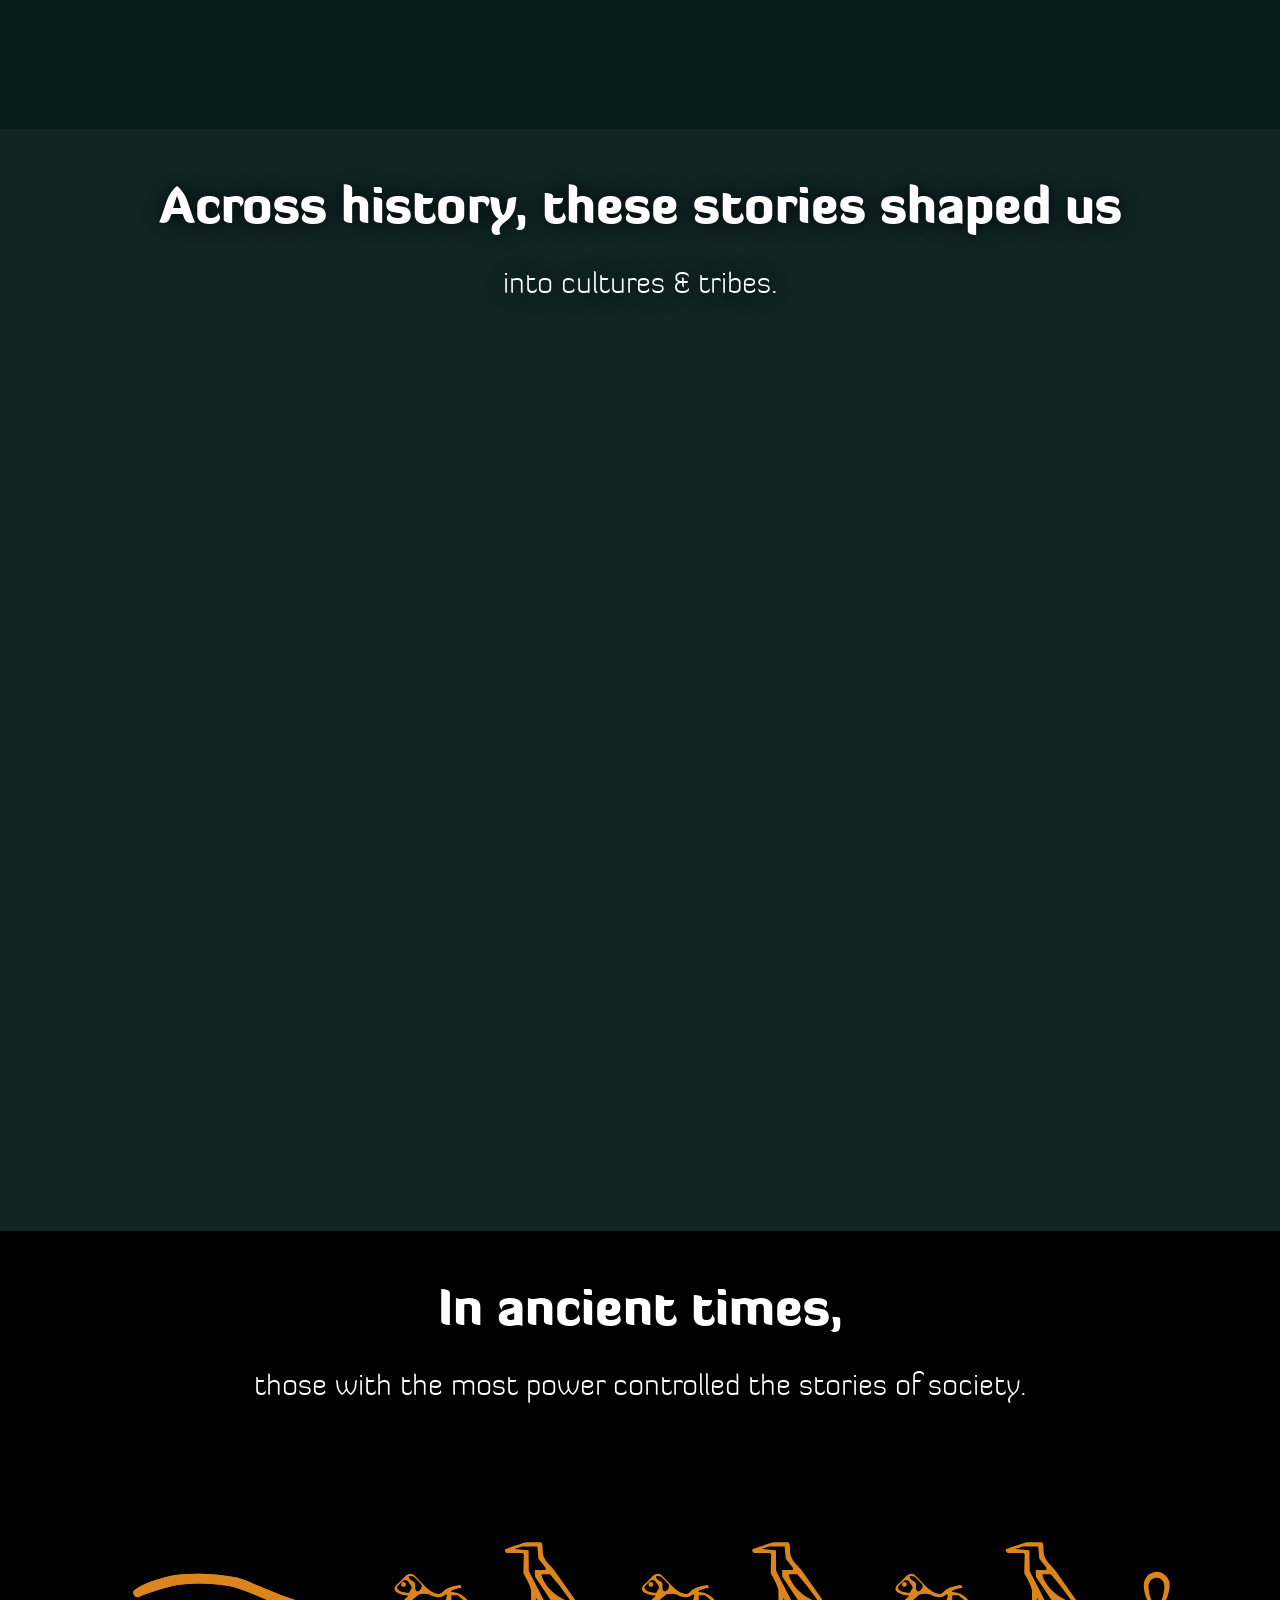
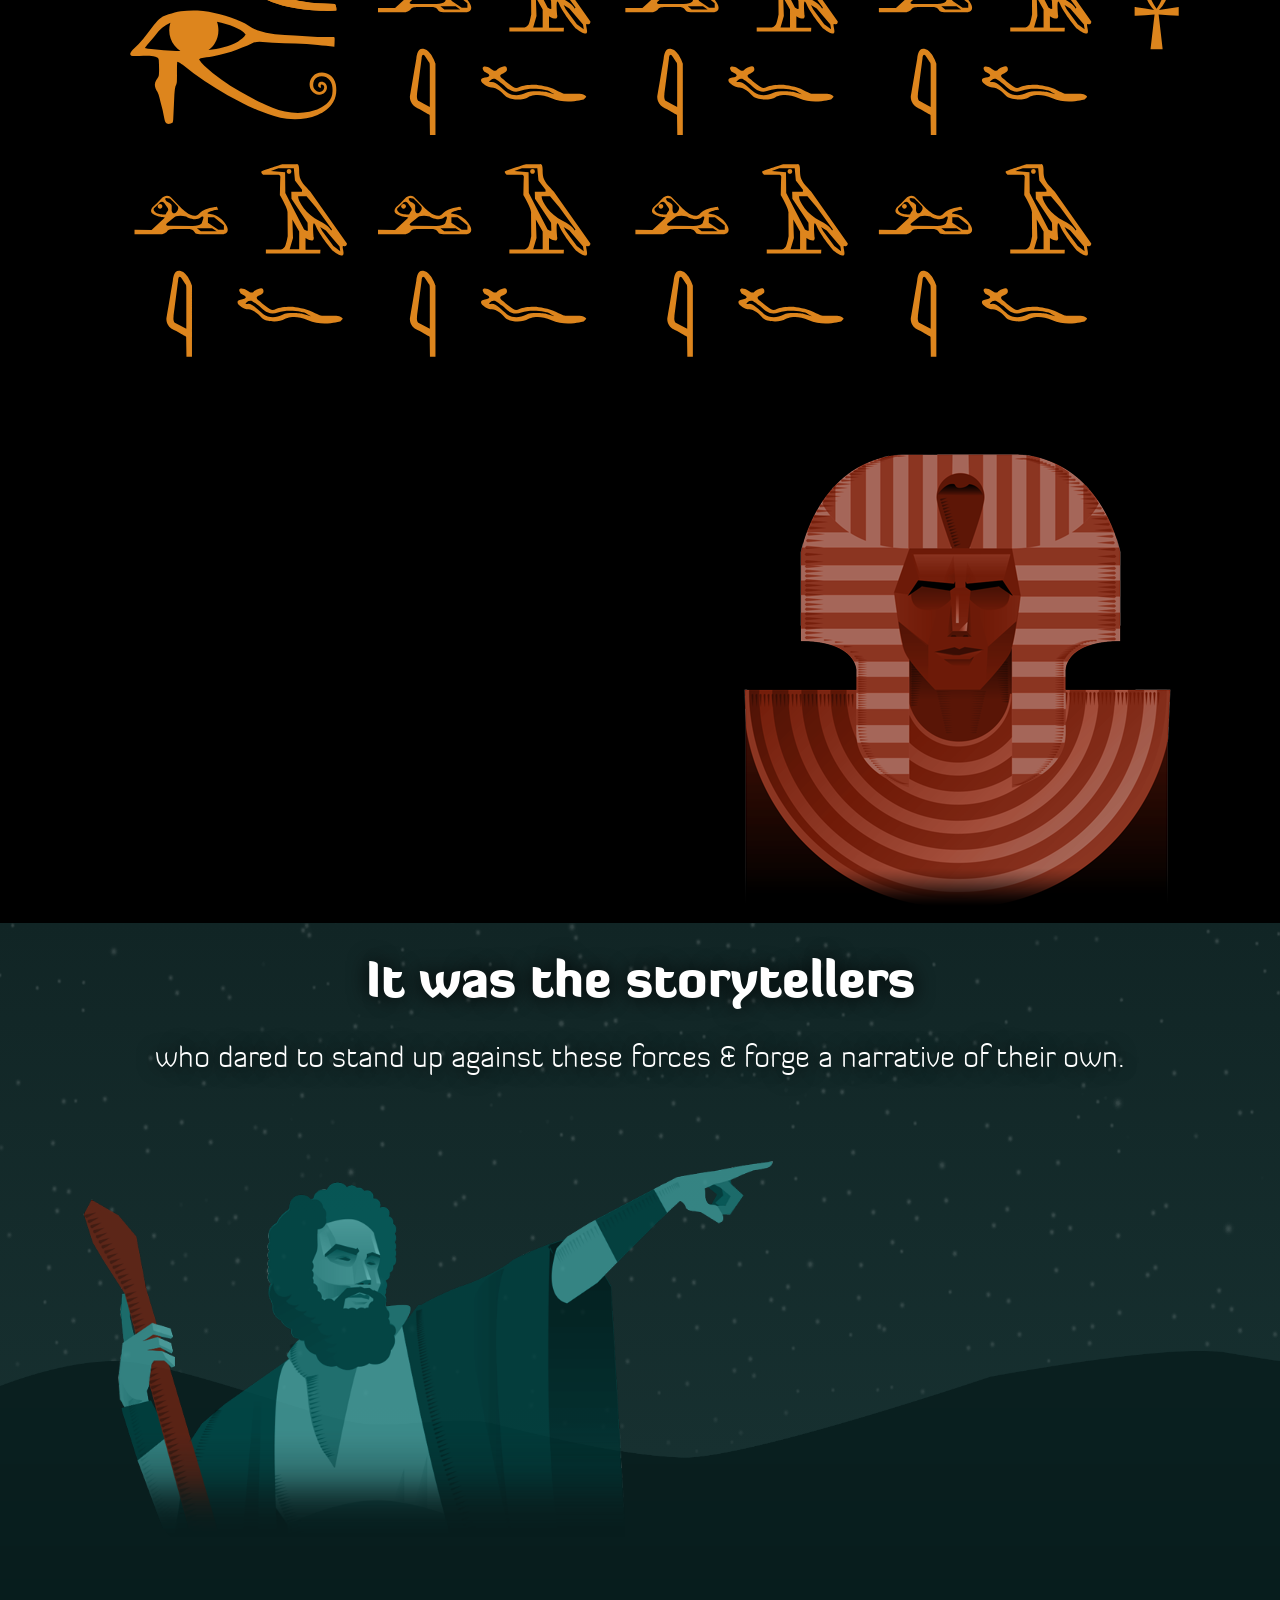
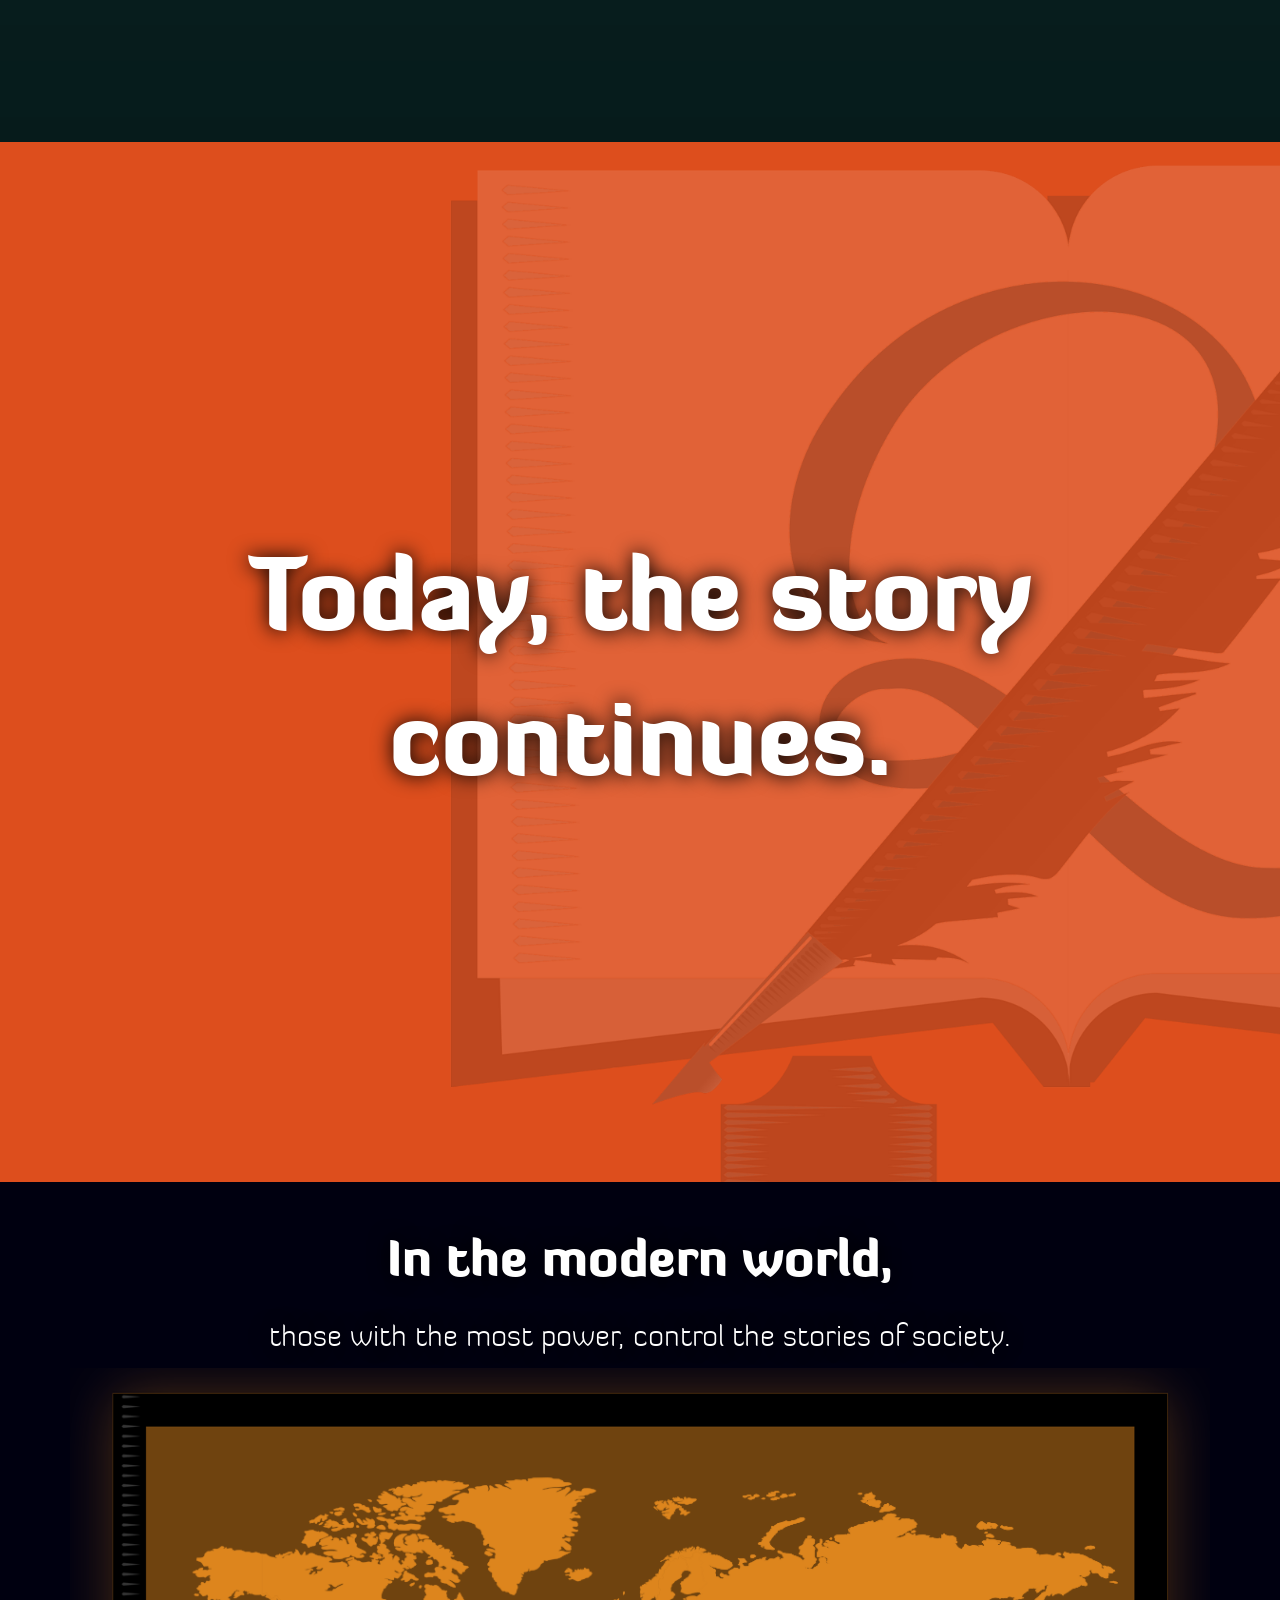
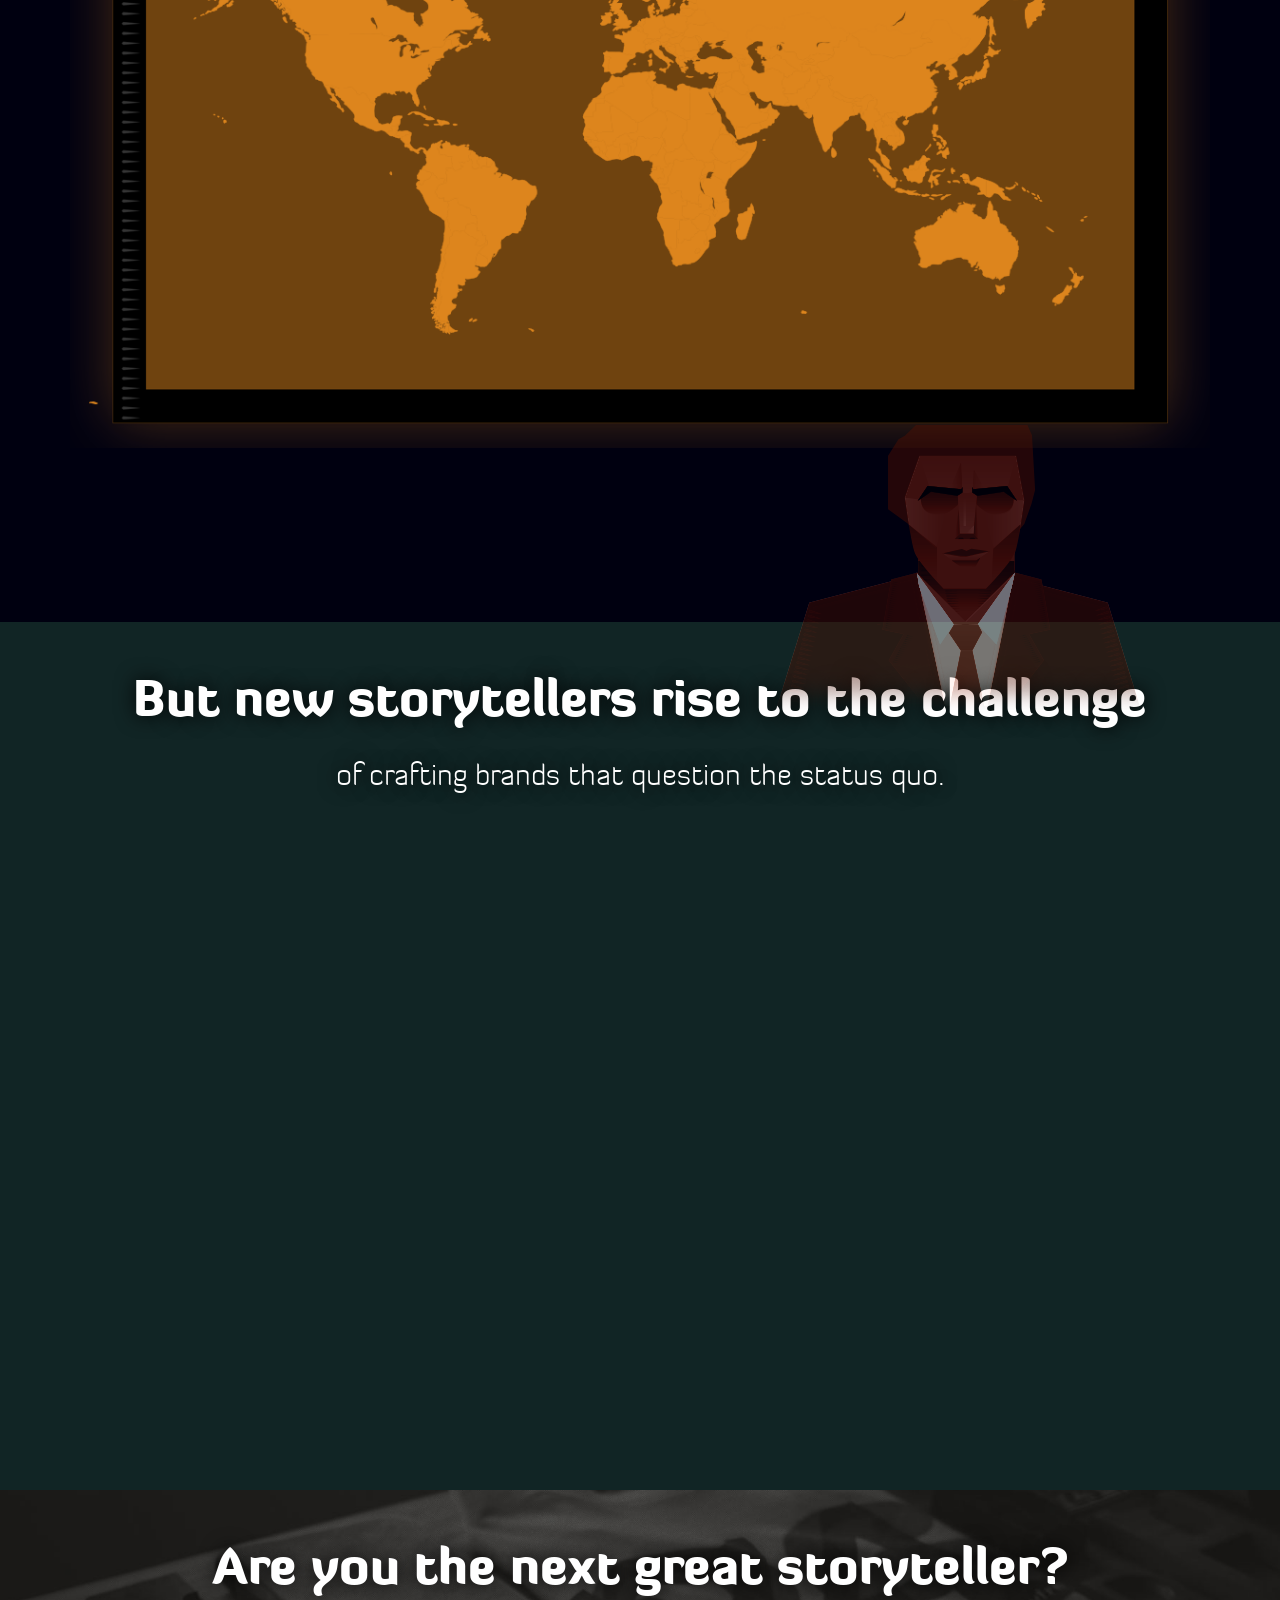
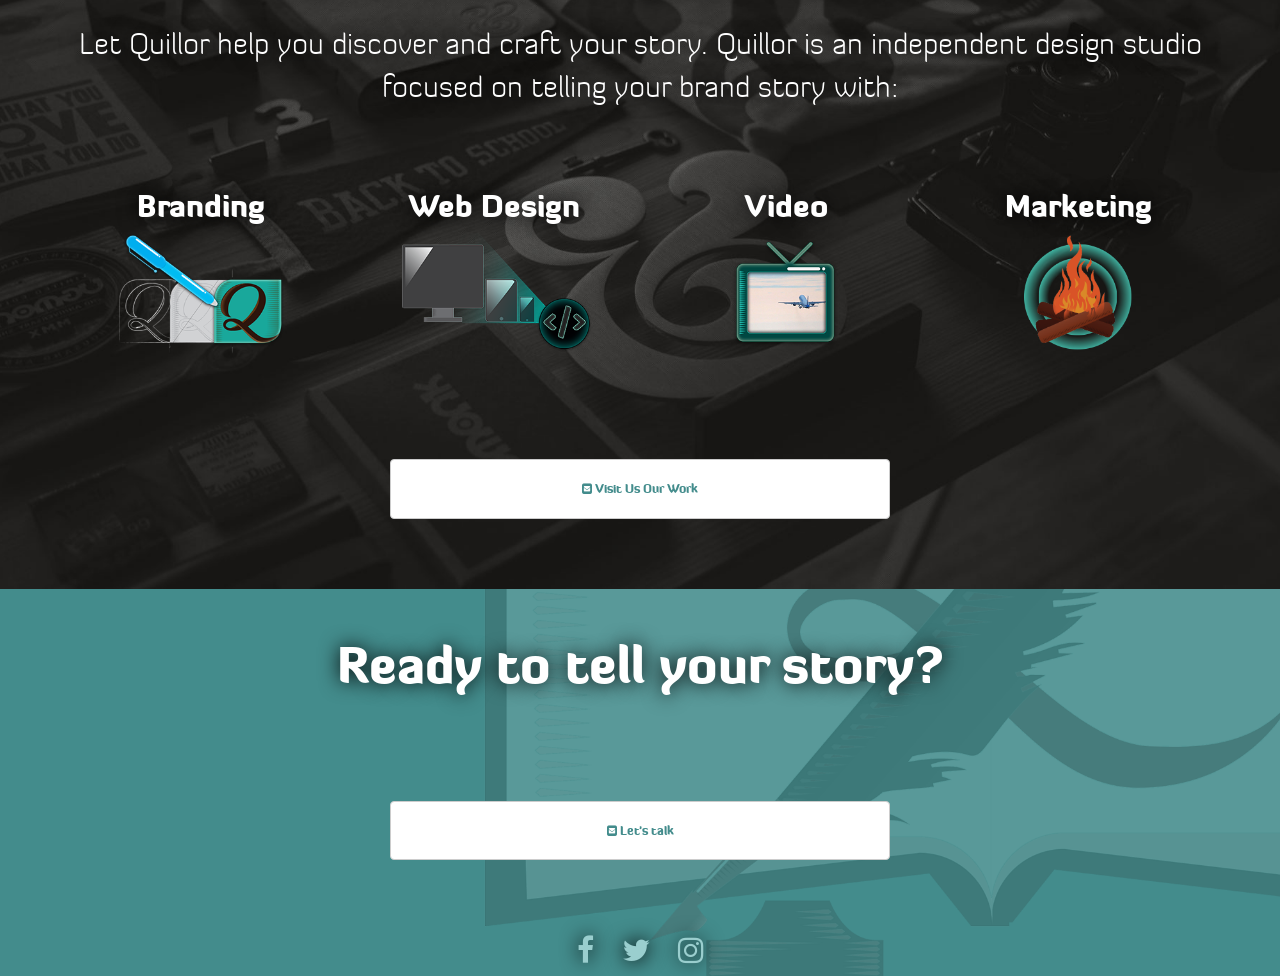
==== commit d52aa63e: "Layout fix" ====
--- a/index.html
+++ b/index.html
@@ -46,7 +46,7 @@
     <!-- <meta property="author"  content="https://www.facebook.com/quillorstudio" />     -->
     <meta property="article:author" content="http://www.facebook.com/quillorstudio">
     <!-- <META NAME="author" CONTENT="https://www.facebook.com/quillorstudio"">  -->
-    <meta property="og:image" content="http://quillor.com/the-story-of-stories/img/quillor-video-the-story-of-stories-facebook-share.png" />
+    <meta property="og:image" content="http://quillor.studio/the-story-of-stories/img/quillor-video-the-story-of-stories-facebook-share.png" />
     <meta property=”article:publisher” content=”https://www.facebook.com/quillorstudio />
 
     <!-- ### Styling #### -->
@@ -94,36 +94,30 @@
     <section id="intro" class="container-fluid ">
         <div class="content">
           <div class="container">
-            <a href="http://www.quillor.com" title="Visit Us at Quillor.com &amp; tell your story today!"><img id="quill" src="img/quill.png" class="center-block"></a>
-            <h1 class="text-center">The Story of Stories</h1>
-            <h3 class="text-center">Why Storytelling Matters to Your Brand Today. </h3>     
-     <!--        <div class="col-md-4"><h2 class="text-center">Web Design</h2></div>
-            <div class="col-md-4"><h2 class="text-center">Video</h2></div>
-            <div class="col-md-4"><h2 class="text-center">Illustration</h2></div> -->
-            <br/>
-            <hr/>
-            <!-- <h3 class="text-center">Ready to tell your story?</h3> -->
-            <div class="row">
-              <div class="col-md-3"></div>
+            <a href="http://www.quillor.studio" title="Visit Us at Quillor.studio &amp; tell your story today!"><img id="quill" src="img/quill.png" class="center-block"></a>
+            <div class="row">              
               <div class="col-md-6">
-                <div class="embed-responsive embed-responsive-4by3 center-block">
+				<h1 class="">The Story of Stories</h1>
+            	<p class="lead">Why Storytelling Matters to Your Brand Today.               	
+            	</p>
+              </div>
+              <div class="col-md-6">
+                <div class="embed-responsive embed-responsive-16by9 center-block">
                   <iframe src="https://player.vimeo.com/video/184606504?color=00aca0&title=0&byline=0&portrait=0" width="640" height="480" frameborder="0" webkitallowfullscreen mozallowfullscreen allowfullscreen></iframe>
                 </div>
-              </div>  
-            </div>  
-            
-                <a href="http://quillor.com" class="btn btn-default  flowtype-p text-center center-block">
-                    Ready to tell your story?
-                </a>
-            <h3 class="text-center">Discover More</h3>     
-            <h3 class="text-center"> <i class="fa fa-chevron-down"></i></h3>    
-
-
-          </div>
-          </div>
-        </div>
-      </section>
-
+              </div>               
+            </div>                 
+            <br/>
+            <hr/>            
+            <a href="http://quillor.studio" class="btn btn-default  flowtype-p text-center center-block">
+                Ready to tell your story?
+            </a>
+	        <h3 class="text-center">Discover More</h3>     
+	        <h3 class="text-center"> <i class="fa fa-chevron-down"></i></h3>    
+	      </div>
+      </div>
+    </div>
+  </section>
     <section id="dawn" class="container-fluid disappear fade-in" >
         <div class="content">
           <div class="container">
@@ -573,7 +567,7 @@
                 <img src="img/Quillor-Marketing.png" class="width-full" />
               </div>                            
             </div>
-              <a href="http://quillor.com/home/portfolio" class="btn btn-default  flowtype-p text-center center-block" >
+              <a href="http://quillor.studio/our-work/" class="btn btn-default  flowtype-p text-center center-block" >
               	<i class="fa fa-envelope-square"></i> Visit Us Our Work
               </a>
           </div>
@@ -584,7 +578,7 @@
           <div class="container">
             <h2 class="text-center">Ready to tell your story?</h2>
             <h3 class="text-center"></h3>        
-                <a href="http://quillor.com/home/contact/" class="btn btn-default  flowtype-p text-center center-block">
+                <a href="http://quillor.studio/contact/" class="btn btn-default  flowtype-p text-center center-block">
                 	<i class="fa fa-envelope-square"></i> Let's talk
                 </a>
           </div>
@@ -602,12 +596,6 @@
         </div>      
     </section>       
     </div>
-
-
-
-
-
-
   <!-- jQuery  -->
   <script src="https://ajax.googleapis.com/ajax/libs/jquery/1.11.3/jquery.min.js"></script>
   <!-- Boostrap.js -->
@@ -721,8 +709,4 @@
 
 
   </body>
-</html>
-
-
-
-
+</html>
